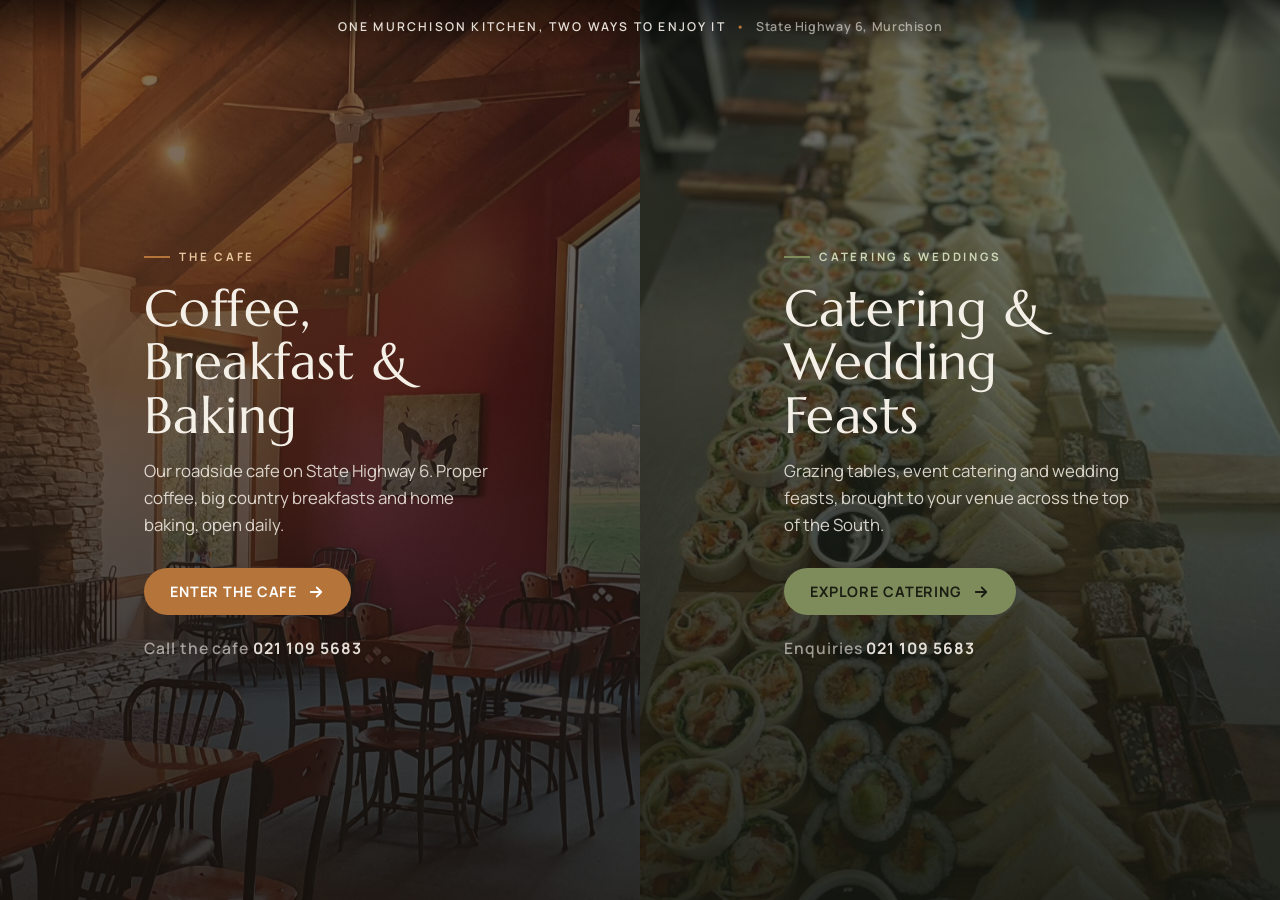
==== index.html @ b0f34872 "Restore two-panel splash as landing page (real photos), move full homepage content to cafe.html Co-A" ====
<!DOCTYPE html>
<html lang="en-NZ">
<head>
<meta charset="UTF-8" />
<meta name="viewport" content="width=device-width, initial-scale=1.0" />
<title>Beechwoods Cafe and Beechwoods Catering &amp; Weddings | Murchison</title>
<meta name="description" content="One Murchison kitchen, two ways to enjoy it. Beechwoods Cafe for coffee, breakfast and baking on State Highway 6, plus Beechwoods Catering and Weddings for events and wedding feasts across the top of the South." />
<meta name="theme-color" content="#241c16" />
<meta property="og:title" content="Beechwoods Cafe and Beechwoods Catering &amp; Weddings" />
<meta property="og:description" content="One Murchison kitchen, two ways to enjoy it. The roadside cafe, plus catering and weddings." />
<meta property="og:type" content="website" />
<link rel="icon" href="data:image/svg+xml,%3Csvg xmlns='http://www.w3.org/2000/svg' viewBox='0 0 100 100'%3E%3Ccircle cx='50' cy='50' r='50' fill='%23241c16'/%3E%3Ctext x='50' y='68' font-size='54' font-family='Georgia,serif' fill='%23b5743a' text-anchor='middle'%3EB%3C/text%3E%3C/svg%3E" />
<link rel="preconnect" href="https://fonts.googleapis.com" />
<link rel="preconnect" href="https://fonts.gstatic.com" crossorigin />
<link href="https://fonts.googleapis.com/css2?family=Marcellus&family=Manrope:wght@400;500;600;700;800&display=swap" rel="stylesheet" />
<style>
  :root{
    --espresso:#241c16; --espresso-2:#322820; --ink:#0f0c09;
    --bone:#f4efe7;
    --cafe:#b5743a; --cafe-d:#965c2a;
    --cater:#7e8c5c; --cater-d:#647049;
    --ease:cubic-bezier(.2,.7,.2,1);
  }
  *{box-sizing:border-box;margin:0;padding:0}
  html,body{height:100%}
  body{
    font-family:'Manrope',system-ui,sans-serif;
    background:var(--ink); color:var(--bone);
    overflow:hidden; -webkit-font-smoothing:antialiased;
  }

  /* Top strip */
  .chooser-top{
    position:fixed; top:0; left:0; right:0; z-index:5;
    display:flex; align-items:center; justify-content:center; gap:10px; flex-wrap:wrap;
    padding:18px 20px; text-align:center;
    font-family:'Manrope',sans-serif; font-weight:600;
    letter-spacing:.18em; text-transform:uppercase; font-size:.76rem;
    color:rgba(244,239,231,.92);
    background:linear-gradient(to bottom, rgba(0,0,0,.55), rgba(0,0,0,0));
    pointer-events:none; animation:chTop .7s ease both;
  }
  .chooser-top .dot{color:var(--cafe)}
  .chooser-top .addr{color:rgba(244,239,231,.6);letter-spacing:.05em;text-transform:none;font-size:.78rem}

  /* Split */
  .split{display:flex; height:100vh; height:100svh; width:100%}
  .panel{
    position:relative; flex:1 1 50%; overflow:hidden;
    display:flex; align-items:center; justify-content:center;
    text-decoration:none; color:var(--bone);
    transition:flex-grow .5s var(--ease), opacity .4s var(--ease);
    will-change:flex-grow;
  }
  .panel::before{
    content:""; position:absolute; inset:0; z-index:0;
    background-size:cover; background-position:center;
    transition:transform .6s var(--ease), opacity .4s var(--ease);
    animation:chOpen .9s var(--ease) both;
  }
  .panel::after{content:""; position:absolute; inset:0; z-index:1}
  .panel--cafe::before{
    background-image:linear-gradient(180deg, rgba(36,28,22,.62), rgba(24,18,14,.86)), url('img/welcome.jpg');
    transform-origin:right center;
  }
  .panel--cater::before{
    background-image:linear-gradient(180deg, rgba(30,34,24,.6), rgba(20,23,16,.9)), url('img/g-platters.jpg');
    transform-origin:left center;
  }
  .panel--cafe::after{background:radial-gradient(120% 90% at 18% 24%, rgba(181,116,58,.28), transparent 55%)}
  .panel--cater::after{background:radial-gradient(120% 90% at 82% 24%, rgba(126,140,92,.32), transparent 55%)}
  .panel-inner{
    position:relative; z-index:2; max-width:440px; width:100%;
    padding:40px 44px; text-align:left;
    animation:chFade .75s var(--ease) both;
  }
  .panel--cafe .panel-inner{animation-delay:.18s}
  .panel--cater .panel-inner{animation-delay:.32s}
  @keyframes chFade{from{opacity:0;transform:translateY(18px)}to{opacity:1;transform:none}}
  @keyframes chOpen{from{opacity:0;transform:scale(1.08)}to{opacity:1;transform:none}}
  @keyframes chTop{from{opacity:0;transform:translateY(-10px)}to{opacity:1;transform:none}}
  .panel-kicker{
    display:inline-flex; align-items:center; gap:9px;
    font-family:'Manrope',sans-serif; font-weight:700; text-transform:uppercase;
    letter-spacing:.24em; font-size:.72rem; margin-bottom:18px;
  }
  .panel-kicker::before{content:"";width:26px;height:2px}
  .panel--cafe .panel-kicker{color:#e7c79f}
  .panel--cafe .panel-kicker::before{background:var(--cafe)}
  .panel--cater .panel-kicker{color:#cdd6b4}
  .panel--cater .panel-kicker::before{background:var(--cater)}
  .panel h1{
    font-family:'Marcellus',serif; font-weight:400;
    line-height:1.04; font-size:clamp(2.3rem,4vw,3.4rem); margin-bottom:16px; letter-spacing:.4px;
  }
  .panel p{
    color:rgba(244,239,231,.86); font-size:1.05rem; line-height:1.6; max-width:40ch; margin-bottom:30px;
  }
  .panel-btn{
    display:inline-flex; align-items:center; gap:10px;
    font-family:'Manrope',sans-serif; font-weight:700; text-transform:uppercase;
    letter-spacing:.06em; font-size:.9rem;
    padding:14px 26px; border-radius:999px; color:#fff;
    transition:transform .2s var(--ease), background .2s var(--ease);
  }
  .panel-btn svg{width:18px;height:18px;transition:transform .25s var(--ease)}
  .panel--cafe .panel-btn{background:var(--cafe)}
  .panel--cater .panel-btn{background:var(--cater);color:#1a1d12}
  .panel:hover .panel-btn{transform:translateY(-2px)}
  .panel--cafe:hover .panel-btn{background:var(--cafe-d)}
  .panel--cater:hover .panel-btn{background:var(--cater-d)}
  .panel:hover .panel-btn svg{transform:translateX(4px)}
  .panel-phone{
    display:block; margin-top:22px;
    font-family:'Manrope',sans-serif; font-weight:600; letter-spacing:.06em;
    font-size:.98rem; color:rgba(244,239,231,.6);
  }
  .panel-phone b{color:rgba(244,239,231,.92);font-weight:700}

  /* Desktop hover expand */
  @media (hover:hover) and (min-width:861px){
    .split:hover .panel{flex-grow:.82; opacity:.62}
    .split:hover .panel:hover{flex-grow:1.22; opacity:1}
    .panel:hover::before{transform:scale(1.05)}
  }
  @media (min-width:861px){
    .panel--cater{box-shadow:inset 1px 0 0 rgba(255,255,255,.08)}
  }

  /* Mobile: two clean tap cards */
  @media (max-width:860px){
    html,body{height:auto}
    body{overflow:auto; display:flex; flex-direction:column; min-height:100svh}
    .chooser-top{
      position:static; flex:0 0 auto; background:transparent; pointer-events:auto;
      flex-direction:column; gap:6px; padding:40px 22px 8px;
    }
    .chooser-top .dot{display:none}
    .chooser-top span:first-child{color:#fff; font-size:1rem; letter-spacing:.12em}
    .chooser-top .addr{width:100%; color:rgba(244,239,231,.5)}
    .chooser-top::after{
      content:"Tap an option to get started"; display:block; width:100%; margin-top:12px;
      text-transform:none; letter-spacing:.01em; font-weight:500;
      font-size:.84rem; color:rgba(244,239,231,.42);
    }
    .split{
      flex:1 1 auto; flex-direction:column; height:auto; min-height:0;
      justify-content:center; gap:16px; width:100%; max-width:480px; margin:0 auto;
      padding:6px 18px calc(30px + env(safe-area-inset-bottom));
    }
    .panel{
      flex:0 0 auto; min-height:170px; border-radius:20px; overflow:hidden;
      align-items:stretch; justify-content:flex-start;
      box-shadow:0 16px 40px -24px rgba(0,0,0,.85);
    }
    .panel-inner{
      position:relative; width:100%; max-width:none;
      padding:26px 70px 26px 24px; display:flex; flex-direction:column; align-items:flex-start;
      justify-content:center; animation-delay:0s;
    }
    .panel-kicker{margin-bottom:9px; font-size:.68rem}
    .panel h1{font-size:1.72rem; line-height:1.02; margin-bottom:8px}
    .panel p{font-size:.92rem; margin-bottom:0; max-width:32ch}
    .panel-phone{display:none}
    .panel-btn{
      position:absolute; top:50%; right:18px; transform:translateY(-50%);
      width:46px; height:46px; padding:0; border-radius:50%;
      font-size:0; display:grid; place-items:center;
    }
    .panel-btn svg{width:20px; height:20px}
  }
  @media (max-width:420px){
    .panel h1{font-size:1.5rem}
    .panel p{font-size:.86rem}
    .panel-inner{padding:22px 62px 22px 22px}
    .panel-btn{width:44px; height:44px; right:16px}
  }
  @media (prefers-reduced-motion:reduce){
    .panel,.panel::before,.panel-btn,.panel-btn svg{transition:none}
    .panel-inner,.panel::before,.chooser-top{animation:none}
    .split:hover .panel{flex-grow:1;opacity:1}
    .split:hover .panel:hover{flex-grow:1}
  }
</style>
</head>
<body>

<div class="chooser-top">
  <span>One Murchison kitchen, two ways to enjoy it</span>
  <span class="dot">&bull;</span>
  <span class="addr">State Highway 6, Murchison</span>
</div>

<main class="split">
  <a class="panel panel--cafe" href="cafe.html" aria-label="Enter Beechwoods Cafe">
    <div class="panel-inner">
      <span class="panel-kicker">The Cafe</span>
      <h1>Coffee, Breakfast &amp; Baking</h1>
      <p>Our roadside cafe on State Highway 6. Proper coffee, big country breakfasts and home baking, open daily.</p>
      <span class="panel-btn">Enter the cafe
        <svg viewBox="0 0 24 24" fill="none" stroke="currentColor" stroke-width="2.4" stroke-linecap="round" stroke-linejoin="round" aria-hidden="true"><path d="M5 12h14M13 6l6 6-6 6"/></svg>
      </span>
      <span class="panel-phone">Call the cafe <b>021 109 5683</b></span>
    </div>
  </a>

  <a class="panel panel--cater" href="catering.html" aria-label="Enter Beechwoods Catering and Weddings">
    <div class="panel-inner">
      <span class="panel-kicker">Catering &amp; Weddings</span>
      <h1>Catering &amp; Wedding Feasts</h1>
      <p>Grazing tables, event catering and wedding feasts, brought to your venue across the top of the South.</p>
      <span class="panel-btn">Explore catering
        <svg viewBox="0 0 24 24" fill="none" stroke="currentColor" stroke-width="2.4" stroke-linecap="round" stroke-linejoin="round" aria-hidden="true"><path d="M5 12h14M13 6l6 6-6 6"/></svg>
      </span>
      <span class="panel-phone">Enquiries <b>021 109 5683</b></span>
    </div>
  </a>
</main>

</body>
</html>
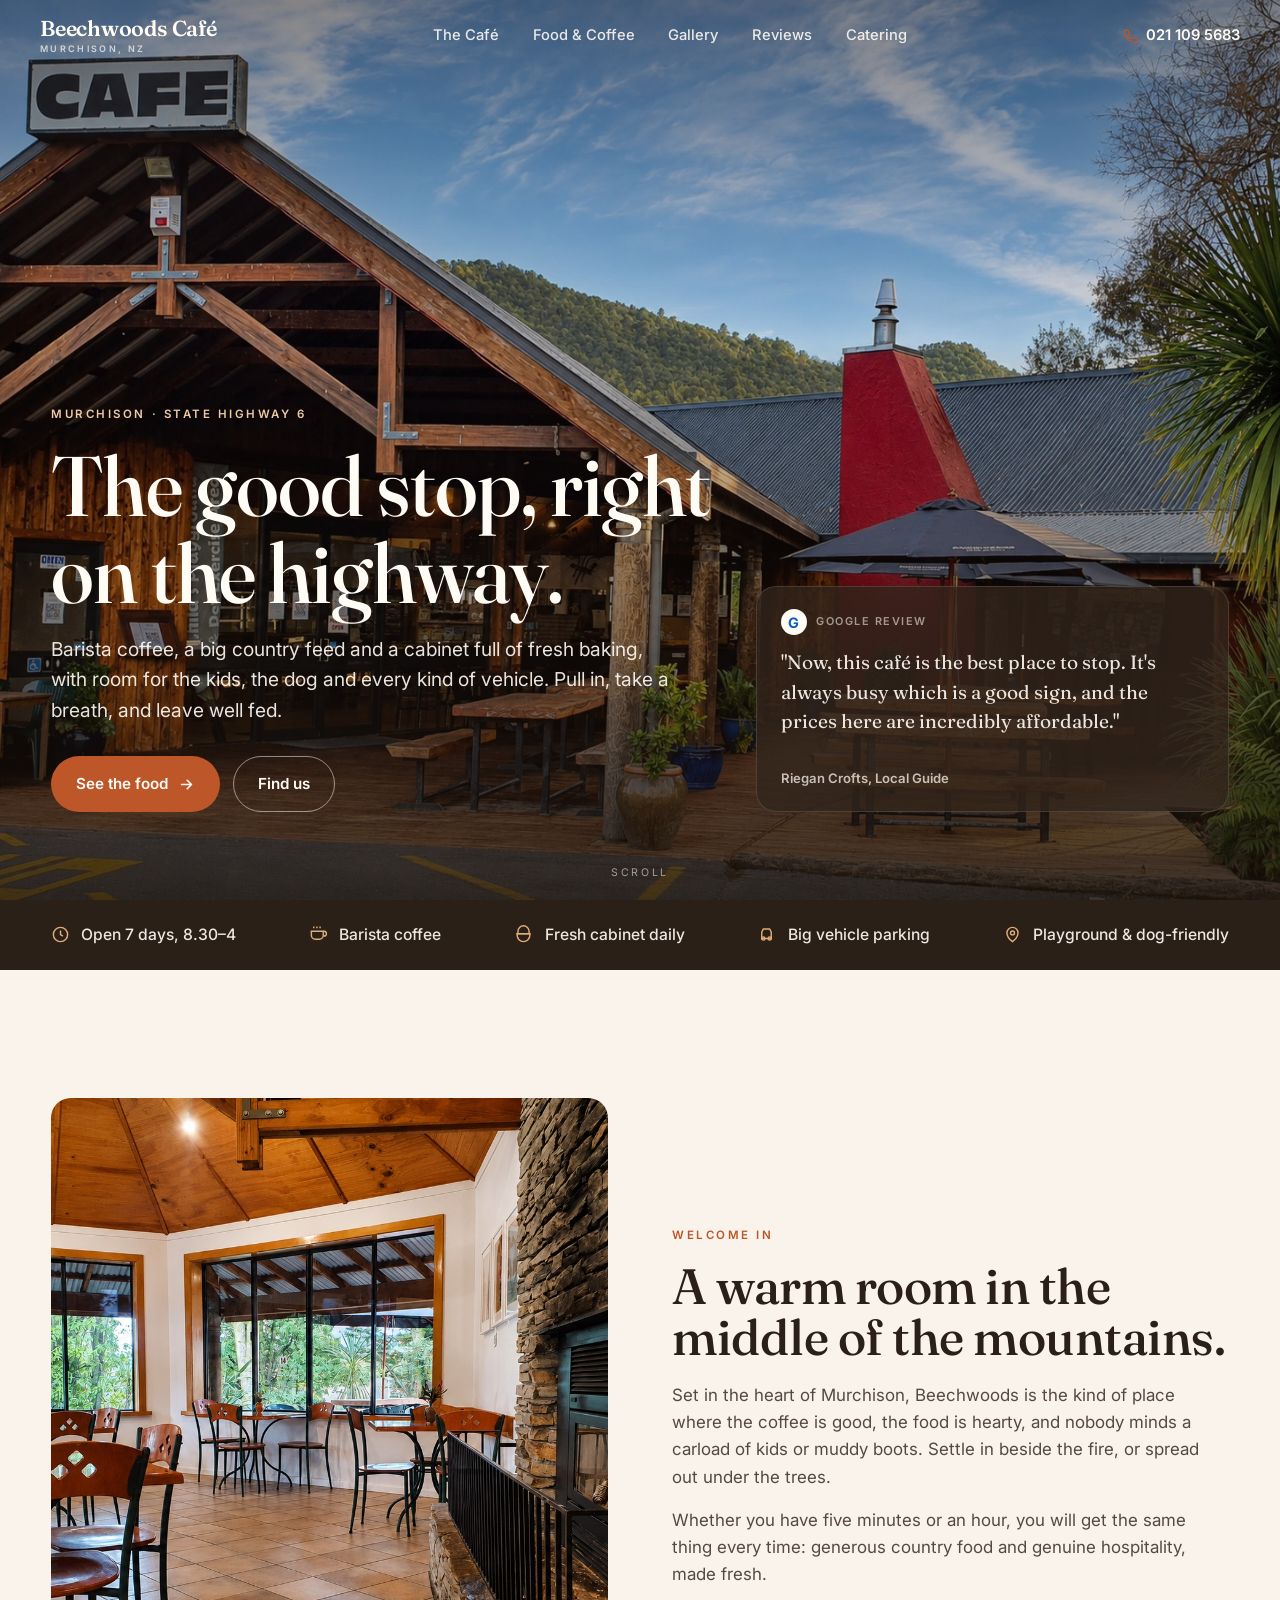
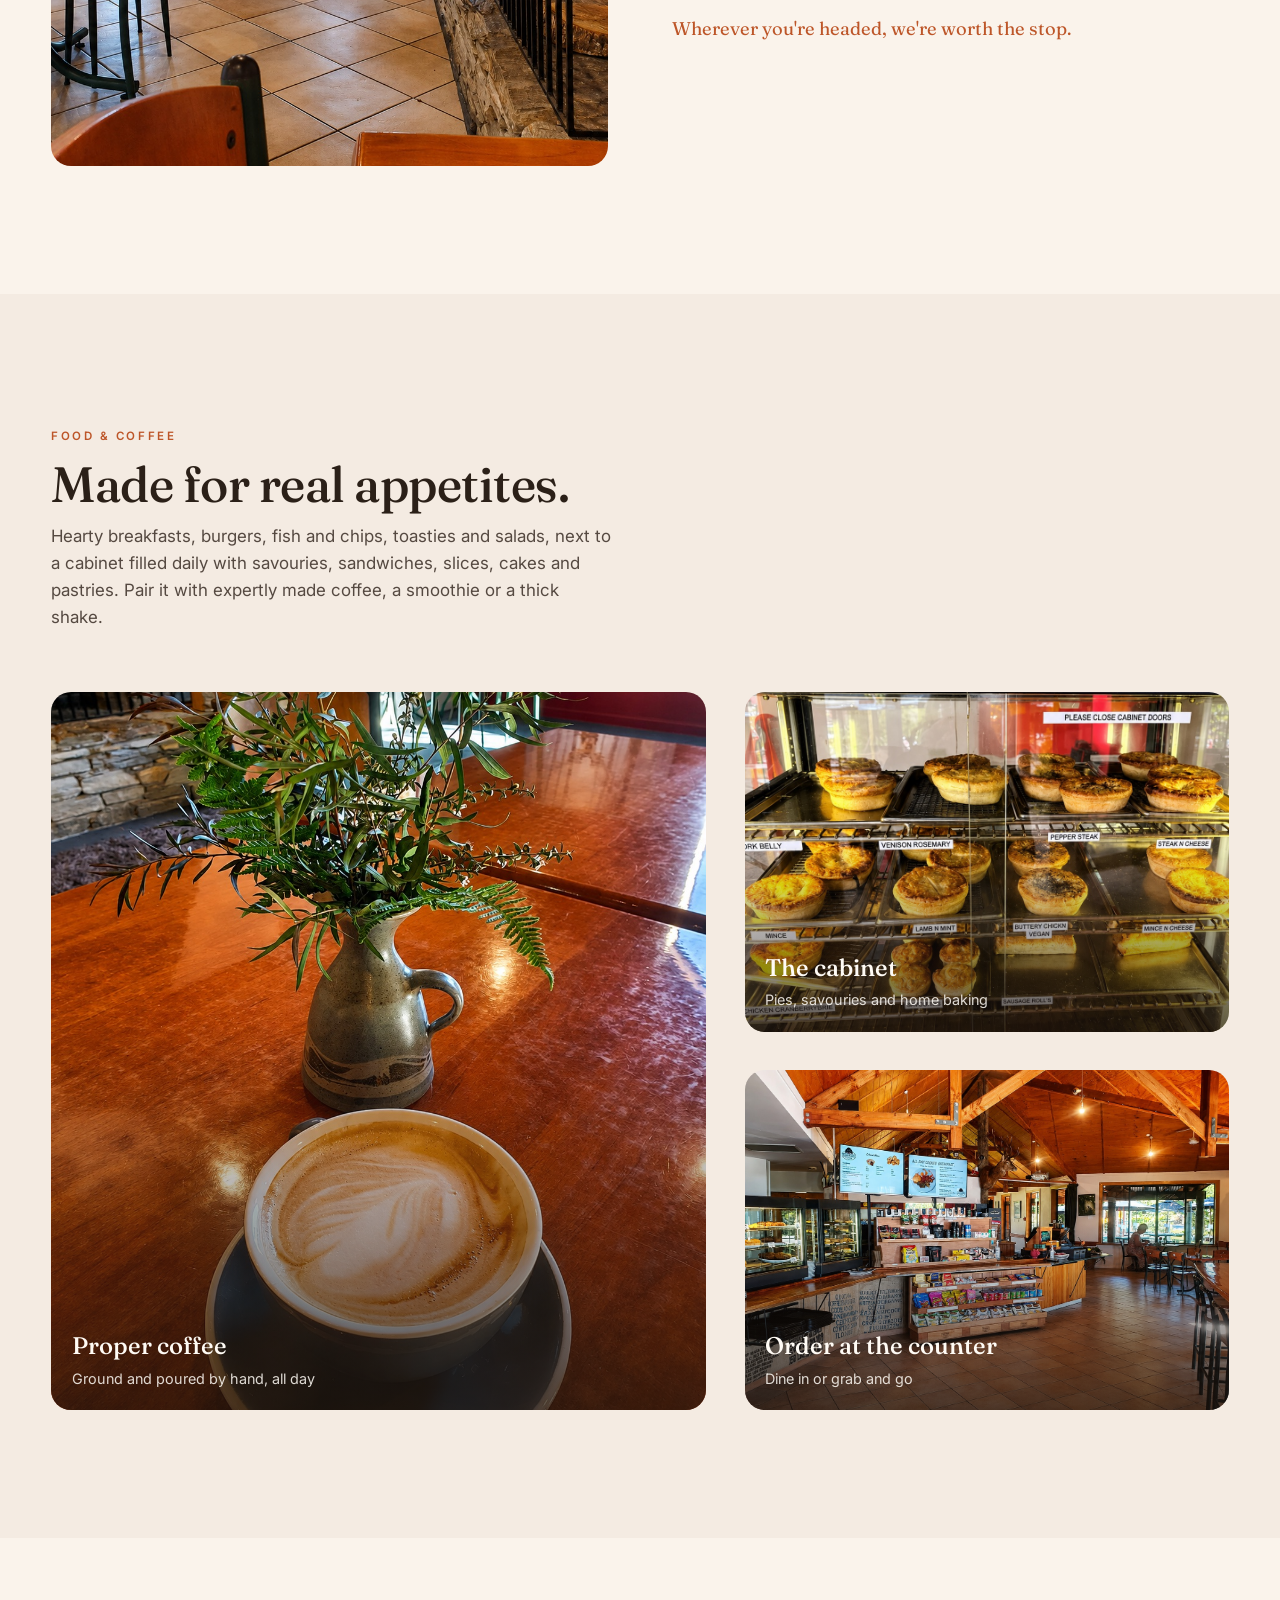
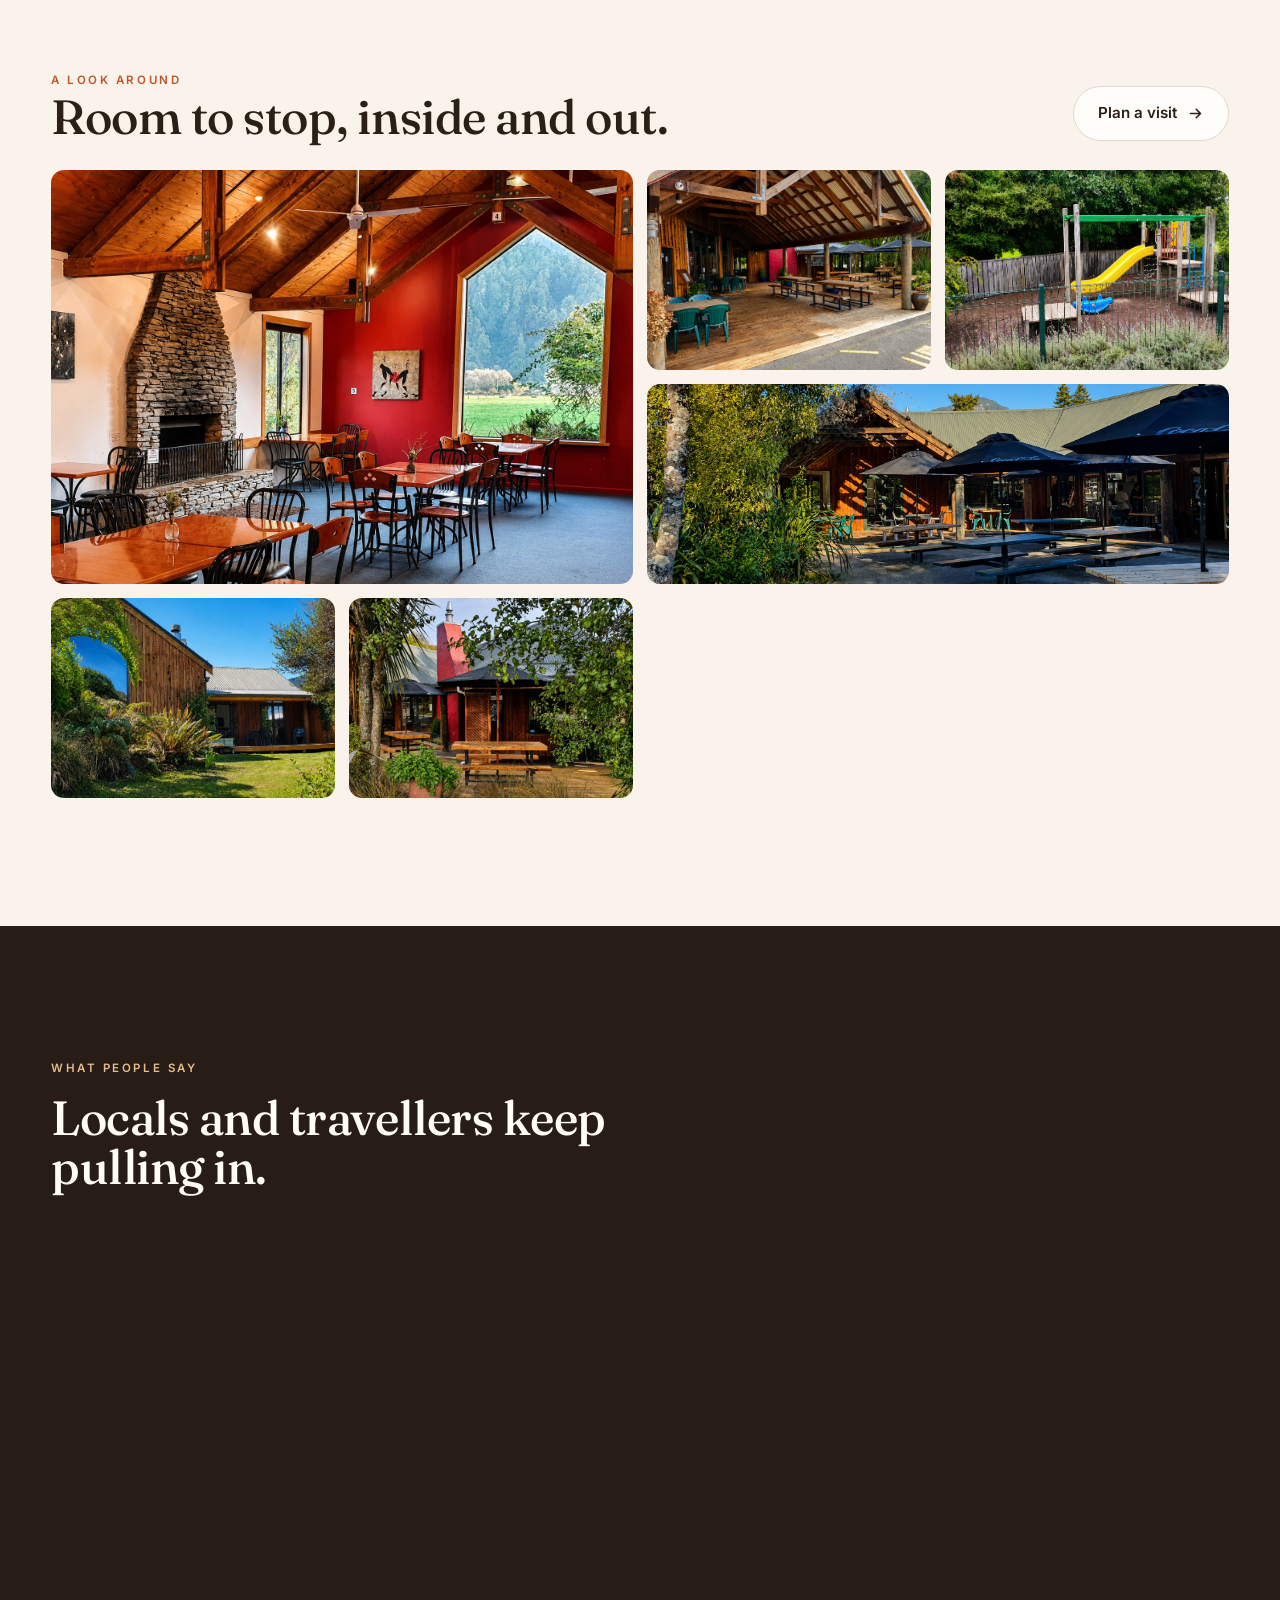
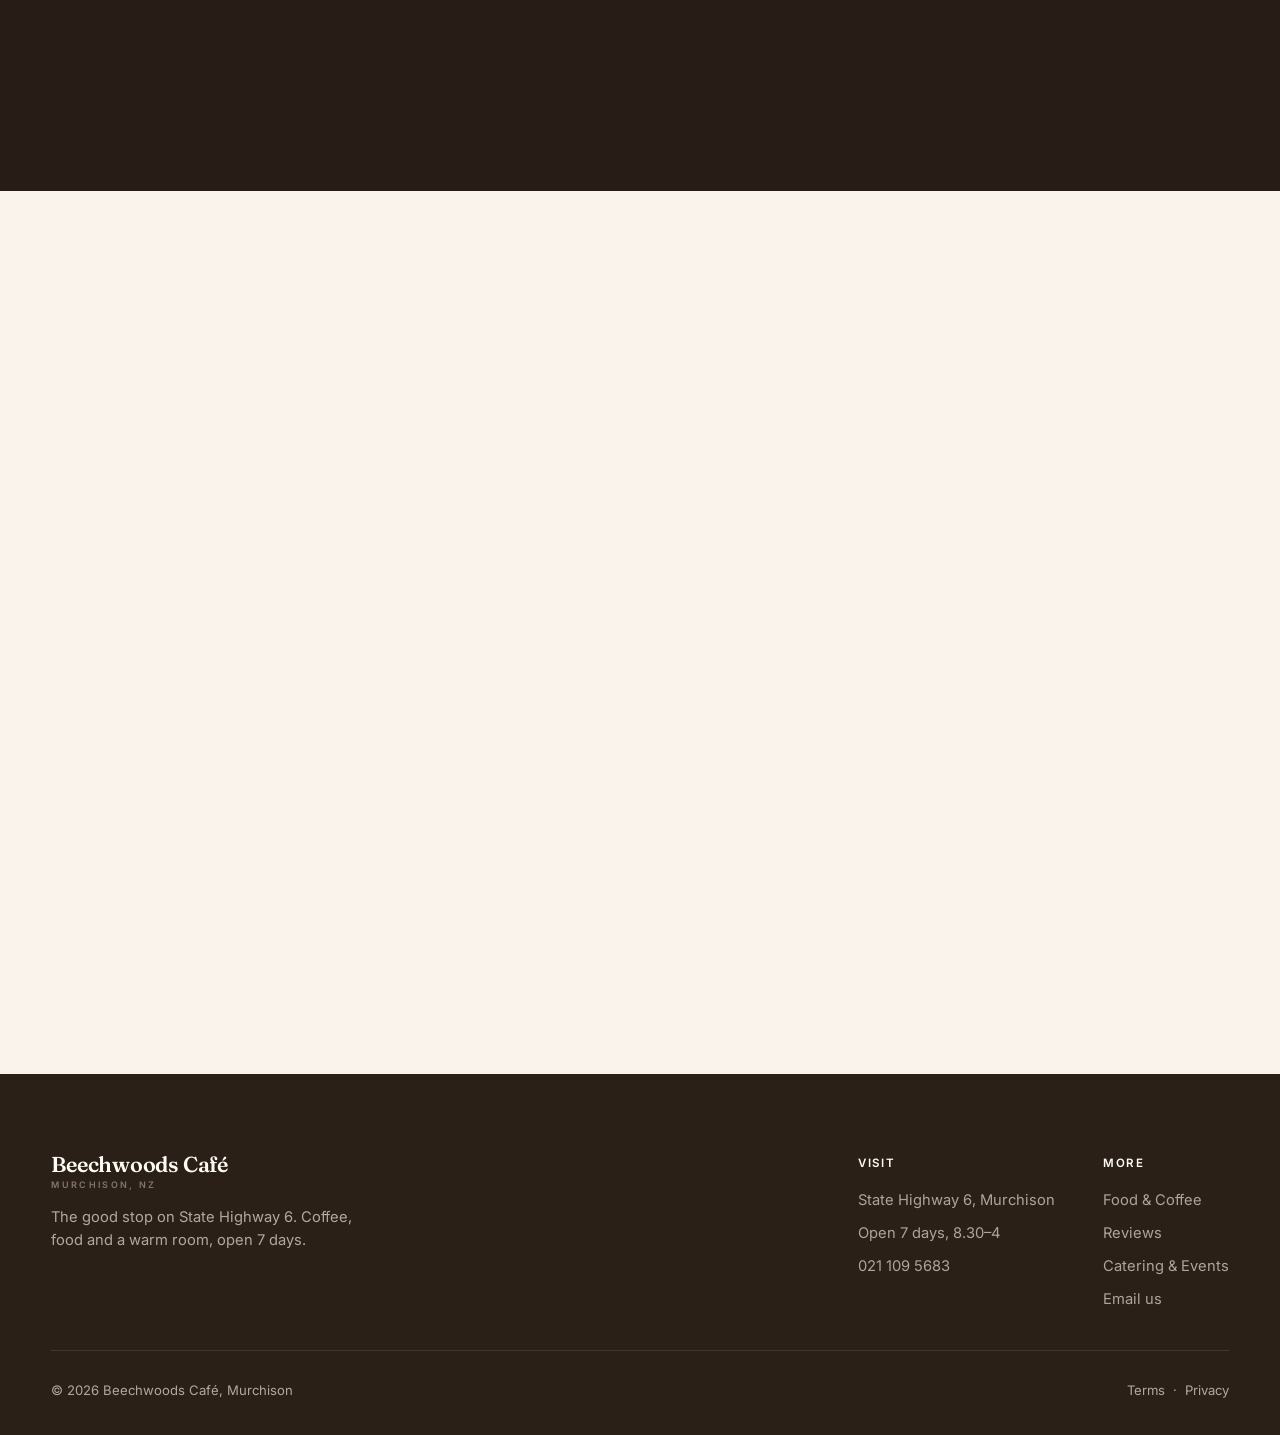
==== commit 3f0e9a99: "Rebuild as standalone cafe site (impeccable): clean editorial layout, enhanced photos, rotating revi" ====
--- a/index.html
+++ b/index.html
@@ -3,219 +3,409 @@
 <head>
 <meta charset="UTF-8" />
 <meta name="viewport" content="width=device-width, initial-scale=1.0" />
-<title>Beechwoods Cafe and Beechwoods Catering &amp; Weddings | Murchison</title>
-<meta name="description" content="One Murchison kitchen, two ways to enjoy it. Beechwoods Cafe for coffee, breakfast and baking on State Highway 6, plus Beechwoods Catering and Weddings for events and wedding feasts across the top of the South." />
-<meta name="theme-color" content="#241c16" />
-<meta property="og:title" content="Beechwoods Cafe and Beechwoods Catering &amp; Weddings" />
-<meta property="og:description" content="One Murchison kitchen, two ways to enjoy it. The roadside cafe, plus catering and weddings." />
+<title>Beechwoods Café | Coffee, food and a good stop in Murchison</title>
+<meta name="description" content="Beechwoods Café in Murchison. Barista coffee, hearty food and fresh cabinet baking, with room for the whole family and every kind of vehicle. Open 7 days on State Highway 6." />
+<meta name="theme-color" content="#2a211a" />
+<meta property="og:title" content="Beechwoods Café | Murchison" />
+<meta property="og:description" content="Barista coffee, hearty food and fresh baking. The good stop on State Highway 6, open 7 days." />
 <meta property="og:type" content="website" />
-<link rel="icon" href="data:image/svg+xml,%3Csvg xmlns='http://www.w3.org/2000/svg' viewBox='0 0 100 100'%3E%3Ccircle cx='50' cy='50' r='50' fill='%23241c16'/%3E%3Ctext x='50' y='68' font-size='54' font-family='Georgia,serif' fill='%23b5743a' text-anchor='middle'%3EB%3C/text%3E%3C/svg%3E" />
+<meta property="og:image" content="https://beechwoods-cafe-demo.vercel.app/img/hero-1.jpg" />
+<link rel="icon" href="data:image/svg+xml,%3Csvg xmlns='http://www.w3.org/2000/svg' viewBox='0 0 100 100'%3E%3Crect width='100' height='100' rx='22' fill='%232a211a'/%3E%3Ctext x='50' y='70' font-size='60' font-family='Georgia,serif' fill='%23c8623b' text-anchor='middle'%3EB%3C/text%3E%3C/svg%3E" />
 <link rel="preconnect" href="https://fonts.googleapis.com" />
 <link rel="preconnect" href="https://fonts.gstatic.com" crossorigin />
-<link href="https://fonts.googleapis.com/css2?family=Marcellus&family=Manrope:wght@400;500;600;700;800&display=swap" rel="stylesheet" />
+<link href="https://fonts.googleapis.com/css2?family=Fraunces:opsz,wght@9..144,400;9..144,500;9..144,600;9..144,700&family=Inter:wght@400;450;500;600;700&display=swap" rel="stylesheet" />
 <style>
   :root{
-    --espresso:#241c16; --espresso-2:#322820; --ink:#0f0c09;
-    --bone:#f4efe7;
-    --cafe:#b5743a; --cafe-d:#965c2a;
-    --cater:#7e8c5c; --cater-d:#647049;
-    --ease:cubic-bezier(.2,.7,.2,1);
+    --bg:oklch(0.968 0.013 74);
+    --bg-sink:oklch(0.945 0.016 72);
+    --surface:oklch(0.995 0.006 74);
+    --ink:oklch(0.255 0.022 58);
+    --ink-soft:oklch(0.415 0.021 56);
+    --muted:oklch(0.55 0.018 58);
+    --line:oklch(0.885 0.014 72);
+    --line-soft:oklch(0.92 0.012 72);
+    --accent:oklch(0.575 0.145 42);
+    --accent-deep:oklch(0.5 0.14 40);
+    --leaf:oklch(0.58 0.07 140);
+    --night:oklch(0.24 0.02 58);
+    --r:20px; --r-sm:13px;
+    --ease:cubic-bezier(.22,.61,.36,1);
+    --sans:'Inter',system-ui,-apple-system,sans-serif;
+    --serif:'Fraunces',Georgia,serif;
+    --edge:min(1240px,92vw);
   }
   *{box-sizing:border-box;margin:0;padding:0}
-  html,body{height:100%}
-  body{
-    font-family:'Manrope',system-ui,sans-serif;
-    background:var(--ink); color:var(--bone);
-    overflow:hidden; -webkit-font-smoothing:antialiased;
+  html{scroll-behavior:smooth;-webkit-text-size-adjust:100%}
+  body{font-family:var(--sans);background:var(--bg);color:var(--ink);line-height:1.6;-webkit-font-smoothing:antialiased;overflow-x:hidden}
+  img{display:block;max-width:100%}
+  a{color:inherit;text-decoration:none}
+  h1,h2,h3{font-family:var(--serif);font-weight:500;line-height:1.03;letter-spacing:-.01em;font-optical-sizing:auto}
+  ::selection{background:oklch(0.575 0.145 42 / .22)}
+  .edge{width:var(--edge);margin-inline:auto}
+  .eyebrow{font-family:var(--sans);font-weight:600;font-size:.72rem;letter-spacing:.22em;text-transform:uppercase;color:var(--accent)}
+  .btn{display:inline-flex;align-items:center;gap:.6rem;font-family:var(--sans);font-weight:600;font-size:.95rem;padding:.92rem 1.5rem;border-radius:100px;border:1px solid transparent;cursor:pointer;transition:transform .3s var(--ease),background .3s,color .3s,border-color .3s}
+  .btn svg{width:17px;height:17px}
+  .btn:hover{transform:translateY(-2px)}
+  .btn-solid{background:var(--accent);color:oklch(0.99 0.01 74)}
+  .btn-solid:hover{background:var(--accent-deep)}
+  .btn-line{background:transparent;border-color:oklch(1 0 0 / .5);color:oklch(0.99 0.01 74)}
+  .btn-line:hover{background:oklch(1 0 0 / .1);border-color:oklch(1 0 0 / .8)}
+  .btn-ink{background:var(--ink);color:var(--bg)}
+  .btn-ink:hover{background:var(--night)}
+  .btn-quiet{background:var(--surface);border-color:var(--line);color:var(--ink)}
+  .btn-quiet:hover{border-color:var(--accent);color:var(--accent)}
+
+  .nav{position:fixed;inset:0 0 auto;z-index:60;display:flex;align-items:center;justify-content:space-between;padding:1.15rem clamp(18px,4vw,40px);transition:background .4s var(--ease),padding .4s var(--ease),box-shadow .4s,border-color .4s;border-bottom:1px solid transparent}
+  .nav.scrolled{background:oklch(0.968 0.013 74 / .86);backdrop-filter:blur(14px);padding:.7rem clamp(18px,4vw,40px);border-color:var(--line-soft)}
+  .wordmark{display:flex;flex-direction:column;line-height:1;color:oklch(0.99 0.01 74);transition:color .4s}
+  .nav.scrolled .wordmark{color:var(--ink)}
+  .wordmark b{font-family:var(--serif);font-weight:600;font-size:1.35rem;letter-spacing:-.01em}
+  .wordmark small{font-family:var(--sans);font-weight:600;font-size:.56rem;letter-spacing:.26em;text-transform:uppercase;opacity:.72;margin-top:5px}
+  .nav-mid{display:flex;gap:2.1rem}
+  .nav-mid a{font-weight:500;font-size:.92rem;color:oklch(0.99 0.01 74 / .88);transition:color .3s}
+  .nav.scrolled .nav-mid a{color:var(--ink-soft)}
+  .nav-mid a:hover{color:var(--accent)}
+  .nav-end{display:flex;align-items:center;gap:1rem}
+  .nav-call{display:inline-flex;align-items:center;gap:.5rem;font-weight:600;font-size:.92rem;color:oklch(0.99 0.01 74)}
+  .nav.scrolled .nav-call{color:var(--ink)}
+  .nav-call svg{width:15px;height:15px;color:var(--accent)}
+  .burger{display:none;background:none;border:0;cursor:pointer;flex-direction:column;gap:5px;padding:6px}
+  .burger span{width:24px;height:2px;border-radius:2px;background:oklch(0.99 0.01 74);transition:.3s}
+  .nav.scrolled .burger span{background:var(--ink)}
+
+  .hero{position:relative;min-height:100svh;display:flex;align-items:flex-end;overflow:hidden;background:var(--night)}
+  .hero-media{position:absolute;inset:0;z-index:0}
+  .hero-media .frame{position:absolute;inset:0;background-size:cover;background-position:center;opacity:0;transform:scale(1.05);transition:opacity 1.7s var(--ease)}
+  .hero-media .frame.on{opacity:1;animation:drift 9s ease-out forwards}
+  @keyframes drift{from{transform:scale(1.09)}to{transform:scale(1)}}
+  .hero::after{content:"";position:absolute;inset:0;z-index:1;background:linear-gradient(180deg,oklch(0.2 0.02 58 / .5) 0%,oklch(0.2 0.02 58 / .12) 38%,oklch(0.18 0.02 58 / .82) 100%)}
+  .hero-in{position:relative;z-index:2;width:100%;padding-block:0 clamp(48px,7vw,88px);padding-top:150px}
+  .hero-in .edge{display:grid;grid-template-columns:1.35fr .95fr;gap:2rem;align-items:end}
+  .hero .eyebrow{color:oklch(0.86 0.06 70)}
+  .hero h1{color:oklch(0.99 0.01 74);font-size:clamp(2.7rem,6.6vw,5.4rem);font-weight:500;margin:1rem 0 1.1rem;max-width:15ch;text-wrap:balance}
+  .hero p{color:oklch(0.99 0.01 74 / .9);font-size:clamp(1.05rem,1.5vw,1.2rem);max-width:52ch;margin-bottom:1.9rem}
+  .hero-cta{display:flex;flex-wrap:wrap;gap:.8rem}
+  .rw{background:oklch(0.28 0.025 58 / .78);border:1px solid oklch(1 0 0 / .12);border-radius:var(--r);padding:1.4rem 1.5rem;transition:opacity .45s var(--ease)}
+  .rw.fade{opacity:0}
+  .rw-top{display:flex;align-items:center;gap:.6rem;margin-bottom:.8rem}
+  .rw-g{width:26px;height:26px;border-radius:50%;background:oklch(0.99 0.01 74);display:grid;place-items:center;font-family:var(--sans);font-weight:700;font-size:.9rem;color:oklch(0.5 0.16 255)}
+  .rw-tag{font-size:.68rem;font-weight:600;letter-spacing:.14em;text-transform:uppercase;color:oklch(0.99 0.01 74 / .55)}
+  .rw-quote{color:oklch(0.99 0.01 74 / .94);font-size:.96rem;line-height:1.55;font-family:var(--serif);font-weight:400}
+  .rw-name{margin-top:.7rem;font-size:.82rem;font-weight:600;color:oklch(0.99 0.01 74 / .72)}
+  .scroll-note{position:absolute;left:50%;bottom:18px;transform:translateX(-50%);z-index:2;color:oklch(0.99 0.01 74 / .55);font-size:.66rem;letter-spacing:.24em;text-transform:uppercase}
+
+  .ribbon{background:var(--ink);color:var(--bg)}
+  .ribbon .edge{display:flex;flex-wrap:wrap;gap:.4rem 2.6rem;align-items:center;justify-content:space-between;padding:1.4rem 0}
+  .ribbon .h{display:inline-flex;align-items:center;gap:.7rem;font-weight:500;font-size:.98rem;color:oklch(0.98 0.01 74 / .92)}
+  .ribbon .h svg{width:19px;height:19px;color:oklch(0.78 0.09 68);flex:none}
+
+  section.block{padding-block:clamp(72px,10vw,128px)}
+  .lede{display:grid;grid-template-columns:1fr 1fr;gap:clamp(2rem,5vw,5rem);align-items:center}
+  .lede-media{position:relative;border-radius:var(--r);overflow:hidden;aspect-ratio:5/6}
+  .lede-media img{width:100%;height:100%;object-fit:cover}
+  .lede h2{font-size:clamp(2rem,3.9vw,3.1rem);margin:.9rem 0 1.2rem;text-wrap:balance}
+  .lede p{color:var(--ink-soft);font-size:1.06rem;margin-bottom:1rem;max-width:60ch}
+  .signoff{margin-top:1.6rem;font-family:var(--serif);font-size:1.15rem;color:var(--accent)}
+
+  .food{background:var(--bg-sink)}
+  .food .edge{display:grid;grid-template-columns:1.15fr .85fr;gap:clamp(1.4rem,3vw,2.4rem);align-items:stretch}
+  .food-head{grid-column:1/-1;max-width:56ch;margin-bottom:1.4rem}
+  .food-head h2{font-size:clamp(2rem,3.9vw,3.1rem);margin:.7rem 0 .8rem}
+  .food-head p{color:var(--ink-soft);font-size:1.06rem}
+  .plate{position:relative;border-radius:var(--r);overflow:hidden;min-height:340px}
+  .plate img{position:absolute;inset:0;width:100%;height:100%;object-fit:cover;transition:transform .8s var(--ease)}
+  .plate:hover img{transform:scale(1.05)}
+  .plate::after{content:"";position:absolute;inset:0;background:linear-gradient(0deg,oklch(0.2 0.02 58 / .72),transparent 55%)}
+  .plate .cap{position:absolute;left:1.3rem;bottom:1.2rem;z-index:2;color:oklch(0.99 0.01 74)}
+  .plate .cap b{font-family:var(--serif);font-weight:500;font-size:1.5rem;display:block}
+  .plate .cap span{font-size:.9rem;opacity:.85}
+  .plate.tall{grid-row:span 2}
+
+  .gal-head{display:flex;align-items:end;justify-content:space-between;gap:1rem;margin-bottom:1.8rem;flex-wrap:wrap}
+  .gal-head h2{font-size:clamp(2rem,3.9vw,3rem)}
+  .gal{display:grid;grid-template-columns:repeat(4,1fr);grid-auto-rows:200px;gap:14px}
+  .gal figure{position:relative;overflow:hidden;border-radius:var(--r-sm)}
+  .gal img{width:100%;height:100%;object-fit:cover;transition:transform .8s var(--ease)}
+  .gal figure:hover img{transform:scale(1.06)}
+  .gal .w2{grid-column:span 2}
+  .gal .h2{grid-row:span 2}
+
+  .voices{background:var(--night);color:var(--bg)}
+  .voices h2{color:oklch(0.99 0.01 74);font-size:clamp(2rem,3.9vw,3rem);max-width:20ch;margin:.8rem 0 0}
+  .voices .eyebrow{color:oklch(0.82 0.08 70)}
+  .quotes{margin-top:3rem;columns:3;column-gap:2.2rem}
+  .quote{break-inside:avoid;margin-bottom:2.2rem;padding-bottom:2.2rem;border-bottom:1px solid oklch(1 0 0 / .12)}
+  .quote:last-child{border-bottom:0}
+  .quote p{font-family:var(--serif);font-weight:400;font-size:1.12rem;line-height:1.5;color:oklch(0.99 0.01 74 / .92)}
+  .quote .by{margin-top:1rem;font-size:.85rem;font-weight:600;color:oklch(0.99 0.01 74 / .6)}
+  .quote .by span{color:oklch(0.82 0.08 70)}
+
+  .visit .edge{display:grid;grid-template-columns:1fr 1.05fr;gap:clamp(2rem,5vw,4.5rem);align-items:center}
+  .visit h2{font-size:clamp(2rem,3.9vw,3.1rem);margin:.9rem 0 1.1rem;text-wrap:balance}
+  .visit .sub{color:var(--ink-soft);font-size:1.06rem;max-width:46ch;margin-bottom:2rem}
+  .facts{display:grid;gap:0;margin-bottom:2rem}
+  .fact{display:flex;gap:1rem;align-items:baseline;padding:1rem 0;border-top:1px solid var(--line)}
+  .fact:last-child{border-bottom:1px solid var(--line)}
+  .fact .k{flex:none;width:120px;font-size:.74rem;font-weight:600;letter-spacing:.14em;text-transform:uppercase;color:var(--muted);padding-top:.15rem}
+  .fact .v{font-size:1.05rem;font-weight:500}
+  .fact .v a:hover{color:var(--accent)}
+  .fact .v small{display:block;font-weight:400;font-size:.9rem;color:var(--muted)}
+  .visit-btns{display:flex;flex-wrap:wrap;gap:.7rem}
+  .visit-btns .btn{padding:1rem 1.4rem}
+  .map{border-radius:var(--r);overflow:hidden;box-shadow:0 30px 60px -34px oklch(0.2 0.02 58 / .5);border:1px solid var(--line)}
+  .map iframe{width:100%;height:460px;border:0;display:block;filter:saturate(.95)}
+
+  .foot{background:var(--ink);color:oklch(0.99 0.01 74 / .62);padding:clamp(56px,7vw,80px) 0 34px}
+  .foot .top{display:flex;justify-content:space-between;gap:2.5rem;flex-wrap:wrap;padding-bottom:2.4rem;border-bottom:1px solid oklch(1 0 0 / .1)}
+  .foot .wordmark b{color:oklch(0.99 0.01 74)}
+  .foot .wordmark small{color:oklch(0.99 0.01 74 / .55)}
+  .foot p{max-width:34ch;font-size:.92rem;margin-top:1rem}
+  .foot nav{display:flex;gap:3rem;flex-wrap:wrap}
+  .foot h5{color:oklch(0.99 0.01 74);font-weight:600;font-size:.72rem;letter-spacing:.16em;text-transform:uppercase;margin-bottom:1rem}
+  .foot ul{list-style:none;display:grid;gap:.6rem}
+  .foot ul a,.foot li{font-size:.92rem;color:oklch(0.99 0.01 74 / .6)}
+  .foot ul a:hover{color:oklch(0.82 0.08 70)}
+  .foot .base{display:flex;justify-content:space-between;flex-wrap:wrap;gap:1rem;padding-top:1.8rem;font-size:.82rem}
+  .foot .base a:hover{color:oklch(0.82 0.08 70)}
+
+  .reveal{opacity:0;transform:translateY(24px);transition:opacity .8s var(--ease),transform .8s var(--ease)}
+  .reveal.in{opacity:1;transform:none}
+
+  @media(max-width:1000px){
+    .hero-in .edge{grid-template-columns:1fr}
+    .rw{max-width:440px}
+    .food .edge{grid-template-columns:1fr}
+    .plate.tall{grid-row:auto;min-height:300px}
+    .gal{grid-template-columns:repeat(2,1fr)}
+    .quotes{columns:2}
+    .visit .edge{grid-template-columns:1fr}
   }
-
-  /* Top strip */
-  .chooser-top{
-    position:fixed; top:0; left:0; right:0; z-index:5;
-    display:flex; align-items:center; justify-content:center; gap:10px; flex-wrap:wrap;
-    padding:18px 20px; text-align:center;
-    font-family:'Manrope',sans-serif; font-weight:600;
-    letter-spacing:.18em; text-transform:uppercase; font-size:.76rem;
-    color:rgba(244,239,231,.92);
-    background:linear-gradient(to bottom, rgba(0,0,0,.55), rgba(0,0,0,0));
-    pointer-events:none; animation:chTop .7s ease both;
+  @media(max-width:720px){
+    .nav-mid,.nav-call{display:none}
+    .burger{display:flex}
+    .nav-sheet{position:fixed;inset:0 0 0 auto;width:80%;max-width:320px;background:var(--ink);z-index:80;transform:translateX(100%);transition:transform .4s var(--ease);display:flex;flex-direction:column;justify-content:center;gap:1.6rem;padding:2.5rem;box-shadow:-30px 0 60px -30px oklch(0.2 0.02 58 / .7)}
+    .nav-sheet.open{transform:none}
+    .nav-sheet a{color:oklch(0.99 0.01 74);font-family:var(--serif);font-size:1.4rem}
+    .lede,.food .edge{grid-template-columns:1fr}
+    .lede-media{aspect-ratio:4/3}
+    .quotes{columns:1}
   }
-  .chooser-top .dot{color:var(--cafe)}
-  .chooser-top .addr{color:rgba(244,239,231,.6);letter-spacing:.05em;text-transform:none;font-size:.78rem}
-
-  /* Split */
-  .split{display:flex; height:100vh; height:100svh; width:100%}
-  .panel{
-    position:relative; flex:1 1 50%; overflow:hidden;
-    display:flex; align-items:center; justify-content:center;
-    text-decoration:none; color:var(--bone);
-    transition:flex-grow .5s var(--ease), opacity .4s var(--ease);
-    will-change:flex-grow;
-  }
-  .panel::before{
-    content:""; position:absolute; inset:0; z-index:0;
-    background-size:cover; background-position:center;
-    transition:transform .6s var(--ease), opacity .4s var(--ease);
-    animation:chOpen .9s var(--ease) both;
-  }
-  .panel::after{content:""; position:absolute; inset:0; z-index:1}
-  .panel--cafe::before{
-    background-image:linear-gradient(180deg, rgba(36,28,22,.62), rgba(24,18,14,.86)), url('img/welcome.jpg');
-    transform-origin:right center;
-  }
-  .panel--cater::before{
-    background-image:linear-gradient(180deg, rgba(30,34,24,.6), rgba(20,23,16,.9)), url('img/g-platters.jpg');
-    transform-origin:left center;
-  }
-  .panel--cafe::after{background:radial-gradient(120% 90% at 18% 24%, rgba(181,116,58,.28), transparent 55%)}
-  .panel--cater::after{background:radial-gradient(120% 90% at 82% 24%, rgba(126,140,92,.32), transparent 55%)}
-  .panel-inner{
-    position:relative; z-index:2; max-width:440px; width:100%;
-    padding:40px 44px; text-align:left;
-    animation:chFade .75s var(--ease) both;
-  }
-  .panel--cafe .panel-inner{animation-delay:.18s}
-  .panel--cater .panel-inner{animation-delay:.32s}
-  @keyframes chFade{from{opacity:0;transform:translateY(18px)}to{opacity:1;transform:none}}
-  @keyframes chOpen{from{opacity:0;transform:scale(1.08)}to{opacity:1;transform:none}}
-  @keyframes chTop{from{opacity:0;transform:translateY(-10px)}to{opacity:1;transform:none}}
-  .panel-kicker{
-    display:inline-flex; align-items:center; gap:9px;
-    font-family:'Manrope',sans-serif; font-weight:700; text-transform:uppercase;
-    letter-spacing:.24em; font-size:.72rem; margin-bottom:18px;
-  }
-  .panel-kicker::before{content:"";width:26px;height:2px}
-  .panel--cafe .panel-kicker{color:#e7c79f}
-  .panel--cafe .panel-kicker::before{background:var(--cafe)}
-  .panel--cater .panel-kicker{color:#cdd6b4}
-  .panel--cater .panel-kicker::before{background:var(--cater)}
-  .panel h1{
-    font-family:'Marcellus',serif; font-weight:400;
-    line-height:1.04; font-size:clamp(2.3rem,4vw,3.4rem); margin-bottom:16px; letter-spacing:.4px;
-  }
-  .panel p{
-    color:rgba(244,239,231,.86); font-size:1.05rem; line-height:1.6; max-width:40ch; margin-bottom:30px;
-  }
-  .panel-btn{
-    display:inline-flex; align-items:center; gap:10px;
-    font-family:'Manrope',sans-serif; font-weight:700; text-transform:uppercase;
-    letter-spacing:.06em; font-size:.9rem;
-    padding:14px 26px; border-radius:999px; color:#fff;
-    transition:transform .2s var(--ease), background .2s var(--ease);
-  }
-  .panel-btn svg{width:18px;height:18px;transition:transform .25s var(--ease)}
-  .panel--cafe .panel-btn{background:var(--cafe)}
-  .panel--cater .panel-btn{background:var(--cater);color:#1a1d12}
-  .panel:hover .panel-btn{transform:translateY(-2px)}
-  .panel--cafe:hover .panel-btn{background:var(--cafe-d)}
-  .panel--cater:hover .panel-btn{background:var(--cater-d)}
-  .panel:hover .panel-btn svg{transform:translateX(4px)}
-  .panel-phone{
-    display:block; margin-top:22px;
-    font-family:'Manrope',sans-serif; font-weight:600; letter-spacing:.06em;
-    font-size:.98rem; color:rgba(244,239,231,.6);
-  }
-  .panel-phone b{color:rgba(244,239,231,.92);font-weight:700}
-
-  /* Desktop hover expand */
-  @media (hover:hover) and (min-width:861px){
-    .split:hover .panel{flex-grow:.82; opacity:.62}
-    .split:hover .panel:hover{flex-grow:1.22; opacity:1}
-    .panel:hover::before{transform:scale(1.05)}
-  }
-  @media (min-width:861px){
-    .panel--cater{box-shadow:inset 1px 0 0 rgba(255,255,255,.08)}
-  }
-
-  /* Mobile: two clean tap cards */
-  @media (max-width:860px){
-    html,body{height:auto}
-    body{overflow:auto; display:flex; flex-direction:column; min-height:100svh}
-    .chooser-top{
-      position:static; flex:0 0 auto; background:transparent; pointer-events:auto;
-      flex-direction:column; gap:6px; padding:40px 22px 8px;
-    }
-    .chooser-top .dot{display:none}
-    .chooser-top span:first-child{color:#fff; font-size:1rem; letter-spacing:.12em}
-    .chooser-top .addr{width:100%; color:rgba(244,239,231,.5)}
-    .chooser-top::after{
-      content:"Tap an option to get started"; display:block; width:100%; margin-top:12px;
-      text-transform:none; letter-spacing:.01em; font-weight:500;
-      font-size:.84rem; color:rgba(244,239,231,.42);
-    }
-    .split{
-      flex:1 1 auto; flex-direction:column; height:auto; min-height:0;
-      justify-content:center; gap:16px; width:100%; max-width:480px; margin:0 auto;
-      padding:6px 18px calc(30px + env(safe-area-inset-bottom));
-    }
-    .panel{
-      flex:0 0 auto; min-height:170px; border-radius:20px; overflow:hidden;
-      align-items:stretch; justify-content:flex-start;
-      box-shadow:0 16px 40px -24px rgba(0,0,0,.85);
-    }
-    .panel-inner{
-      position:relative; width:100%; max-width:none;
-      padding:26px 70px 26px 24px; display:flex; flex-direction:column; align-items:flex-start;
-      justify-content:center; animation-delay:0s;
-    }
-    .panel-kicker{margin-bottom:9px; font-size:.68rem}
-    .panel h1{font-size:1.72rem; line-height:1.02; margin-bottom:8px}
-    .panel p{font-size:.92rem; margin-bottom:0; max-width:32ch}
-    .panel-phone{display:none}
-    .panel-btn{
-      position:absolute; top:50%; right:18px; transform:translateY(-50%);
-      width:46px; height:46px; padding:0; border-radius:50%;
-      font-size:0; display:grid; place-items:center;
-    }
-    .panel-btn svg{width:20px; height:20px}
-  }
-  @media (max-width:420px){
-    .panel h1{font-size:1.5rem}
-    .panel p{font-size:.86rem}
-    .panel-inner{padding:22px 62px 22px 22px}
-    .panel-btn{width:44px; height:44px; right:16px}
-  }
-  @media (prefers-reduced-motion:reduce){
-    .panel,.panel::before,.panel-btn,.panel-btn svg{transition:none}
-    .panel-inner,.panel::before,.chooser-top{animation:none}
-    .split:hover .panel{flex-grow:1;opacity:1}
-    .split:hover .panel:hover{flex-grow:1}
-  }
+  @media(min-width:721px){.nav-sheet{display:none}}
+  @media(prefers-reduced-motion:reduce){*{animation:none!important;transition:none!important}.reveal{opacity:1;transform:none}}
 </style>
 </head>
 <body>
 
-<div class="chooser-top">
-  <span>One Murchison kitchen, two ways to enjoy it</span>
-  <span class="dot">&bull;</span>
-  <span class="addr">State Highway 6, Murchison</span>
+<nav class="nav" id="nav">
+  <a href="index.html" class="wordmark"><b>Beechwoods Café</b><small>Murchison, NZ</small></a>
+  <div class="nav-mid">
+    <a href="#welcome">The Café</a>
+    <a href="#food">Food &amp; Coffee</a>
+    <a href="#gallery">Gallery</a>
+    <a href="#voices">Reviews</a>
+    <a href="https://beechwoods-catering-demo.vercel.app/">Catering</a>
+  </div>
+  <div class="nav-end">
+    <a href="tel:0211095683" class="nav-call"><svg viewBox="0 0 24 24" fill="none" stroke="currentColor" stroke-width="2" stroke-linecap="round" stroke-linejoin="round"><path d="M22 16.9v3a2 2 0 0 1-2.2 2 19.8 19.8 0 0 1-8.6-3 19.5 19.5 0 0 1-6-6 19.8 19.8 0 0 1-3-8.6A2 2 0 0 1 4.1 2h3a2 2 0 0 1 2 1.7c.1.9.4 1.8.7 2.7a2 2 0 0 1-.5 2.1L8.1 9.9a16 16 0 0 0 6 6l1.4-1.2a2 2 0 0 1 2.1-.5c.9.3 1.8.6 2.7.7a2 2 0 0 1 1.7 2z"/></svg>021 109 5683</a>
+    <button class="burger" id="burger" aria-label="Menu"><span></span><span></span><span></span></button>
+  </div>
+</nav>
+<div class="nav-sheet" id="sheet">
+  <a href="#welcome">The Café</a>
+  <a href="#food">Food &amp; Coffee</a>
+  <a href="#gallery">Gallery</a>
+  <a href="#voices">Reviews</a>
+  <a href="https://beechwoods-catering-demo.vercel.app/">Catering</a>
+  <a href="#visit">Find Us</a>
 </div>
 
-<main class="split">
-  <a class="panel panel--cafe" href="cafe.html" aria-label="Enter Beechwoods Cafe">
-    <div class="panel-inner">
-      <span class="panel-kicker">The Cafe</span>
-      <h1>Coffee, Breakfast &amp; Baking</h1>
-      <p>Our roadside cafe on State Highway 6. Proper coffee, big country breakfasts and home baking, open daily.</p>
-      <span class="panel-btn">Enter the cafe
-        <svg viewBox="0 0 24 24" fill="none" stroke="currentColor" stroke-width="2.4" stroke-linecap="round" stroke-linejoin="round" aria-hidden="true"><path d="M5 12h14M13 6l6 6-6 6"/></svg>
-      </span>
-      <span class="panel-phone">Call the cafe <b>021 109 5683</b></span>
-    </div>
-  </a>
-
-  <a class="panel panel--cater" href="catering.html" aria-label="Enter Beechwoods Catering and Weddings">
-    <div class="panel-inner">
-      <span class="panel-kicker">Catering &amp; Weddings</span>
-      <h1>Catering &amp; Wedding Feasts</h1>
-      <p>Grazing tables, event catering and wedding feasts, brought to your venue across the top of the South.</p>
-      <span class="panel-btn">Explore catering
-        <svg viewBox="0 0 24 24" fill="none" stroke="currentColor" stroke-width="2.4" stroke-linecap="round" stroke-linejoin="round" aria-hidden="true"><path d="M5 12h14M13 6l6 6-6 6"/></svg>
-      </span>
-      <span class="panel-phone">Enquiries <b>021 109 5683</b></span>
-    </div>
-  </a>
-</main>
-
+<header class="hero" id="top">
+  <div class="hero-media" data-hero>
+    <div class="frame on" style="background-image:url('img/hero-1.jpg')"></div>
+    <div class="frame" style="background-image:url('img/hero-3.jpg')"></div>
+    <div class="frame" style="background-image:url('img/hero-2.jpg')"></div>
+  </div>
+  <div class="hero-in">
+    <div class="edge">
+      <div class="reveal">
+        <span class="eyebrow">Murchison · State Highway 6</span>
+        <h1>The good stop, right on the highway.</h1>
+        <p>Barista coffee, a big country feed and a cabinet full of fresh baking, with room for the kids, the dog and every kind of vehicle. Pull in, take a breath, and leave well fed.</p>
+        <div class="hero-cta">
+          <a href="#food" class="btn btn-solid">See the food<svg viewBox="0 0 24 24" fill="none" stroke="currentColor" stroke-width="2.3" stroke-linecap="round" stroke-linejoin="round"><path d="M5 12h14M13 6l6 6-6 6"/></svg></a>
+          <a href="#visit" class="btn btn-line">Find us</a>
+        </div>
+      </div>
+      <div class="rw reveal" id="rw">
+        <div class="rw-top"><span class="rw-g">G</span><span class="rw-tag">Google review</span></div>
+        <p class="rw-quote" id="rwQuote">"Now, this café is the best place to stop. It's always busy which is a good sign, and the prices here are incredibly affordable."</p>
+        <div class="rw-name" id="rwName">Riegan Crofts, Local Guide</div>
+      </div>
+    </div>
+  </div>
+  <span class="scroll-note">Scroll</span>
+</header>
+
+<section class="ribbon">
+  <div class="edge">
+    <span class="h"><svg viewBox="0 0 24 24" fill="none" stroke="currentColor" stroke-width="1.8"><circle cx="12" cy="12" r="9"/><path d="M12 7v5l3 2"/></svg>Open 7 days, 8.30&ndash;4</span>
+    <span class="h"><svg viewBox="0 0 24 24" fill="none" stroke="currentColor" stroke-width="1.8"><path d="M18 8h1a3 3 0 0 1 0 6h-1"/><path d="M3 8h15v5a5 5 0 0 1-5 5H8a5 5 0 0 1-5-5z"/><path d="M6 2v2M10 2v2M14 2v2"/></svg>Barista coffee</span>
+    <span class="h"><svg viewBox="0 0 24 24" fill="none" stroke="currentColor" stroke-width="1.8"><path d="M3 11h18"/><path d="M5 11V8a7 7 0 0 1 14 0v3"/><path d="M4 11h16v2a8 8 0 0 1-16 0z"/></svg>Fresh cabinet daily</span>
+    <span class="h"><svg viewBox="0 0 24 24" fill="none" stroke="currentColor" stroke-width="1.8"><path d="M5 17h14M6 17V9l2-4h8l2 4v8"/><circle cx="8" cy="17" r="2"/><circle cx="16" cy="17" r="2"/></svg>Big vehicle parking</span>
+    <span class="h"><svg viewBox="0 0 24 24" fill="none" stroke="currentColor" stroke-width="1.8"><path d="M12 21s-7-5.2-7-11a7 7 0 0 1 14 0c0 5.8-7 11-7 11z"/><circle cx="12" cy="10" r="2.5"/></svg>Playground &amp; dog-friendly</span>
+  </div>
+</section>
+
+<section class="block" id="welcome">
+  <div class="edge lede">
+    <div class="lede-media reveal"><img src="img/interior.jpg" alt="The timber and stone interior of Beechwoods Café, with a fireplace and valley view" loading="lazy"></div>
+    <div class="reveal">
+      <span class="eyebrow">Welcome in</span>
+      <h2>A warm room in the middle of the mountains.</h2>
+      <p>Set in the heart of Murchison, Beechwoods is the kind of place where the coffee is good, the food is hearty, and nobody minds a carload of kids or muddy boots. Settle in beside the fire, or spread out under the trees.</p>
+      <p>Whether you have five minutes or an hour, you will get the same thing every time: generous country food and genuine hospitality, made fresh.</p>
+      <div class="signoff">Wherever you're headed, we're worth the stop.</div>
+    </div>
+  </div>
+</section>
+
+<section class="block food" id="food">
+  <div class="edge">
+    <div class="food-head reveal">
+      <span class="eyebrow">Food &amp; coffee</span>
+      <h2>Made for real appetites.</h2>
+      <p>Hearty breakfasts, burgers, fish and chips, toasties and salads, next to a cabinet filled daily with savouries, sandwiches, slices, cakes and pastries. Pair it with expertly made coffee, a smoothie or a thick shake.</p>
+    </div>
+    <div class="plate tall reveal">
+      <img src="img/coffee.jpg" alt="A flat white on a timber table at Beechwoods Café" loading="lazy">
+      <div class="cap"><b>Proper coffee</b><span>Ground and poured by hand, all day</span></div>
+    </div>
+    <div class="plate reveal">
+      <img src="img/cabinet.jpg" alt="The pie and savoury cabinet, freshly filled" loading="lazy">
+      <div class="cap"><b>The cabinet</b><span>Pies, savouries and home baking</span></div>
+    </div>
+    <div class="plate reveal">
+      <img src="img/counter.jpg" alt="The counter and dining room inside Beechwoods Café" loading="lazy">
+      <div class="cap"><b>Order at the counter</b><span>Dine in or grab and go</span></div>
+    </div>
+  </div>
+</section>
+
+<section class="block" id="gallery">
+  <div class="edge">
+    <div class="gal-head reveal">
+      <div><span class="eyebrow">A look around</span><h2>Room to stop, inside and out.</h2></div>
+      <a href="#visit" class="btn btn-quiet">Plan a visit<svg viewBox="0 0 24 24" fill="none" stroke="currentColor" stroke-width="2.3" stroke-linecap="round" stroke-linejoin="round"><path d="M5 12h14M13 6l6 6-6 6"/></svg></a>
+    </div>
+    <div class="gal reveal">
+      <figure class="w2 h2"><img src="img/hero-3.jpg" alt="Dining room with a stone fireplace and a large valley-view window" loading="lazy"></figure>
+      <figure><img src="img/deck.jpg" alt="The covered deck with picnic tables" loading="lazy"></figure>
+      <figure><img src="img/playground.jpg" alt="The children's playground" loading="lazy"></figure>
+      <figure class="w2"><img src="img/outdoor-1.jpg" alt="Outdoor picnic seating under umbrellas in the sun" loading="lazy"></figure>
+      <figure><img src="img/exterior.jpg" alt="The timber building and garden" loading="lazy"></figure>
+      <figure><img src="img/outdoor-2.jpg" alt="Timber tables beside the red chimney, framed by trees" loading="lazy"></figure>
+    </div>
+  </div>
+</section>
+
+<section class="block voices" id="voices">
+  <div class="edge">
+    <span class="eyebrow">What people say</span>
+    <h2>Locals and travellers keep pulling in.</h2>
+    <div class="quotes reveal">
+      <div class="quote"><p>"Always stop here for lunch on our way to Nelson. We both enjoyed it all and appreciated the attentive, helpful service. Will definitely be back."</p><div class="by">Orewa Murphys <span>· Local Guide</span></div></div>
+      <div class="quote"><p>"Stopped for a coffee on our way to Buller Gorge. Great little pit stop with good coffee and loads of lunch options. Cakes and sandwiches looked delicious."</p><div class="by">Grace T <span>· Local Guide</span></div></div>
+      <div class="quote"><p>"The pies here are excellent, especially the peppery beef one. We came on a weekday and it was really quiet. Friendly service and pies to die for."</p><div class="by">Cristian Garcia <span>· Local Guide</span></div></div>
+      <div class="quote"><p>"Hands down the best sausage rolls we've ever had. We stop here every trip for coffee and sausage rolls. Too good to wait for a photo."</p><div class="by">shireen Buchler <span>· Local Guide</span></div></div>
+      <div class="quote"><p>"Great place to stop for lunch. Gorgeous, well filled sandwiches, and a good selection of gluten free for my coeliac hubby. Well done."</p><div class="by">Ruth Gerrard <span>· Local Guide</span></div></div>
+      <div class="quote"><p>"Visited for coffee, then came back a week later with a group of 29. Excellent, tasty and plentiful, with staff full of local knowledge."</p><div class="by">Frank Aarts <span>· Google review</span></div></div>
+    </div>
+  </div>
+</section>
+
+<section class="block visit" id="visit">
+  <div class="edge">
+    <div class="reveal">
+      <span class="eyebrow">Find us</span>
+      <h2>Right on the highway through Murchison.</h2>
+      <p class="sub">Easy to spot, easy to pull into, with parking for cars, caravans, campervans, buses and trucks. Tap below to call, email or get directions.</p>
+      <div class="facts">
+        <div class="fact"><div class="k">Where</div><div class="v">State Highway 6, Murchison<small>Nelson · Tasman · Buller</small></div></div>
+        <div class="fact"><div class="k">Open</div><div class="v">7 days, 8.30am to 4.00pm</div></div>
+        <div class="fact"><div class="k">Phone</div><div class="v"><a href="tel:0211095683">021 109 5683</a></div></div>
+        <div class="fact"><div class="k">Email</div><div class="v"><a href="#" data-gmail data-user="hello" data-domain="beechwoodscafe.co.nz" data-su="Enquiry%20from%20the%20website">hello@beechwoodscafe.co.nz</a></div></div>
+      </div>
+      <div class="visit-btns">
+        <a href="tel:0211095683" class="btn btn-solid"><svg viewBox="0 0 24 24" fill="none" stroke="currentColor" stroke-width="2" stroke-linecap="round" stroke-linejoin="round"><path d="M22 16.9v3a2 2 0 0 1-2.2 2 19.8 19.8 0 0 1-8.6-3 19.5 19.5 0 0 1-6-6 19.8 19.8 0 0 1-3-8.6A2 2 0 0 1 4.1 2h3a2 2 0 0 1 2 1.7c.1.9.4 1.8.7 2.7a2 2 0 0 1-.5 2.1L8.1 9.9a16 16 0 0 0 6 6l1.4-1.2a2 2 0 0 1 2.1-.5c.9.3 1.8.6 2.7.7a2 2 0 0 1 1.7 2z"/></svg>Call the café</a>
+        <a href="#" data-gmail data-user="hello" data-domain="beechwoodscafe.co.nz" data-su="Enquiry%20from%20the%20website" class="btn btn-ink"><svg viewBox="0 0 24 24" fill="none" stroke="currentColor" stroke-width="2" stroke-linecap="round" stroke-linejoin="round"><rect x="3" y="5" width="18" height="14" rx="2"/><path d="m3 7 9 6 9-6"/></svg>Email us</a>
+        <a href="https://www.google.com/maps/dir/?api=1&destination=Beechwoods+Cafe+Murchison" target="_blank" rel="noopener" class="btn btn-quiet"><svg viewBox="0 0 24 24" fill="none" stroke="currentColor" stroke-width="2" stroke-linecap="round" stroke-linejoin="round"><path d="M12 21s-7-5.2-7-11a7 7 0 0 1 14 0c0 5.8-7 11-7 11z"/><circle cx="12" cy="10" r="2.5"/></svg>Get directions</a>
+      </div>
+    </div>
+    <div class="map reveal">
+      <iframe title="Map of Beechwoods Café, Murchison" src="https://www.google.com/maps?q=Beechwoods%20Cafe%20Murchison&z=14&output=embed" loading="lazy" referrerpolicy="no-referrer-when-downgrade" allowfullscreen></iframe>
+    </div>
+  </div>
+</section>
+
+<footer class="foot">
+  <div class="edge">
+    <div class="top">
+      <div>
+        <span class="wordmark"><b>Beechwoods Café</b><small>Murchison, NZ</small></span>
+        <p>The good stop on State Highway 6. Coffee, food and a warm room, open 7 days.</p>
+      </div>
+      <nav>
+        <div>
+          <h5>Visit</h5>
+          <ul>
+            <li>State Highway 6, Murchison</li>
+            <li>Open 7 days, 8.30&ndash;4</li>
+            <li><a href="tel:0211095683">021 109 5683</a></li>
+          </ul>
+        </div>
+        <div>
+          <h5>More</h5>
+          <ul>
+            <li><a href="#food">Food &amp; Coffee</a></li>
+            <li><a href="#voices">Reviews</a></li>
+            <li><a href="https://beechwoods-catering-demo.vercel.app/">Catering &amp; Events</a></li>
+            <li><a href="#" data-gmail data-user="hello" data-domain="beechwoodscafe.co.nz" data-su="Enquiry">Email us</a></li>
+          </ul>
+        </div>
+      </nav>
+    </div>
+    <div class="base">
+      <span>© <span id="yr"></span> Beechwoods Café, Murchison</span>
+      <span><a href="terms.html">Terms</a> &nbsp;·&nbsp; <a href="privacy.html">Privacy</a></span>
+    </div>
+  </div>
+</footer>
+
+<script>
+(function(){
+  var reduce=matchMedia('(prefers-reduced-motion: reduce)').matches;
+  var nav=document.getElementById('nav');
+  var onScroll=function(){nav.classList.toggle('scrolled',scrollY>32)};
+  onScroll();addEventListener('scroll',onScroll,{passive:true});
+  var b=document.getElementById('burger'),sheet=document.getElementById('sheet');
+  b.addEventListener('click',function(){sheet.classList.toggle('open')});
+  sheet.querySelectorAll('a').forEach(function(a){a.addEventListener('click',function(){sheet.classList.remove('open')})});
+  var frames=document.querySelectorAll('[data-hero] .frame');
+  if(frames.length>1&&!reduce){var i=0;setInterval(function(){frames[i].classList.remove('on');i=(i+1)%frames.length;frames[i].classList.add('on')},6500)}
+  var rq=document.getElementById('rwQuote'),rn=document.getElementById('rwName'),rw=document.getElementById('rw');
+  var R=[
+    {q:'"Now, this café is the best place to stop. It\'s always busy which is a good sign, and the prices here are incredibly affordable."',n:'Riegan Crofts, Local Guide'},
+    {q:'"Always stop here for lunch on our way to Nelson. We appreciated the attentive, helpful service. Will definitely be back."',n:'Orewa Murphys, Local Guide'},
+    {q:'"Great little pit stop with good coffee and loads of lunch options. Cakes and sandwiches looked delicious."',n:'Grace T, Local Guide'},
+    {q:'"The pies here are excellent, especially the peppery beef one. Friendly service and pies to die for."',n:'Cristian Garcia, Local Guide'},
+    {q:'"Good café, pleased to find it as it\'s the only one open past 3.30 in Murchison. Happily served us without fuss."',n:'Lisa Schißr, Local Guide'}
+  ];
+  if(rq&&rn&&!reduce){var k=0;setInterval(function(){k=(k+1)%R.length;rw.classList.add('fade');setTimeout(function(){rq.textContent=R[k].q;rn.textContent=R[k].n;rw.classList.remove('fade')},450)},5200)}
+  if(reduce||!('IntersectionObserver'in window)){document.querySelectorAll('.reveal').forEach(function(e){e.classList.add('in')})}
+  else{var io=new IntersectionObserver(function(es){es.forEach(function(e){if(e.isIntersecting){e.target.classList.add('in');io.unobserve(e.target)}})},{threshold:.12});document.querySelectorAll('.reveal').forEach(function(e){io.observe(e)})}
+  document.querySelectorAll('a[data-gmail]').forEach(function(a){var to=a.getAttribute('data-user')+'@'+a.getAttribute('data-domain');a.href='https://mail.google.com/mail/?view=cm&fs=1&to='+encodeURIComponent(to)+'&su='+(a.getAttribute('data-su')||'');a.target='_blank';a.rel='noopener'});
+  document.getElementById('yr').textContent=new Date().getFullYear();
+})();
+</script>
 </body>
-</html>+</html>
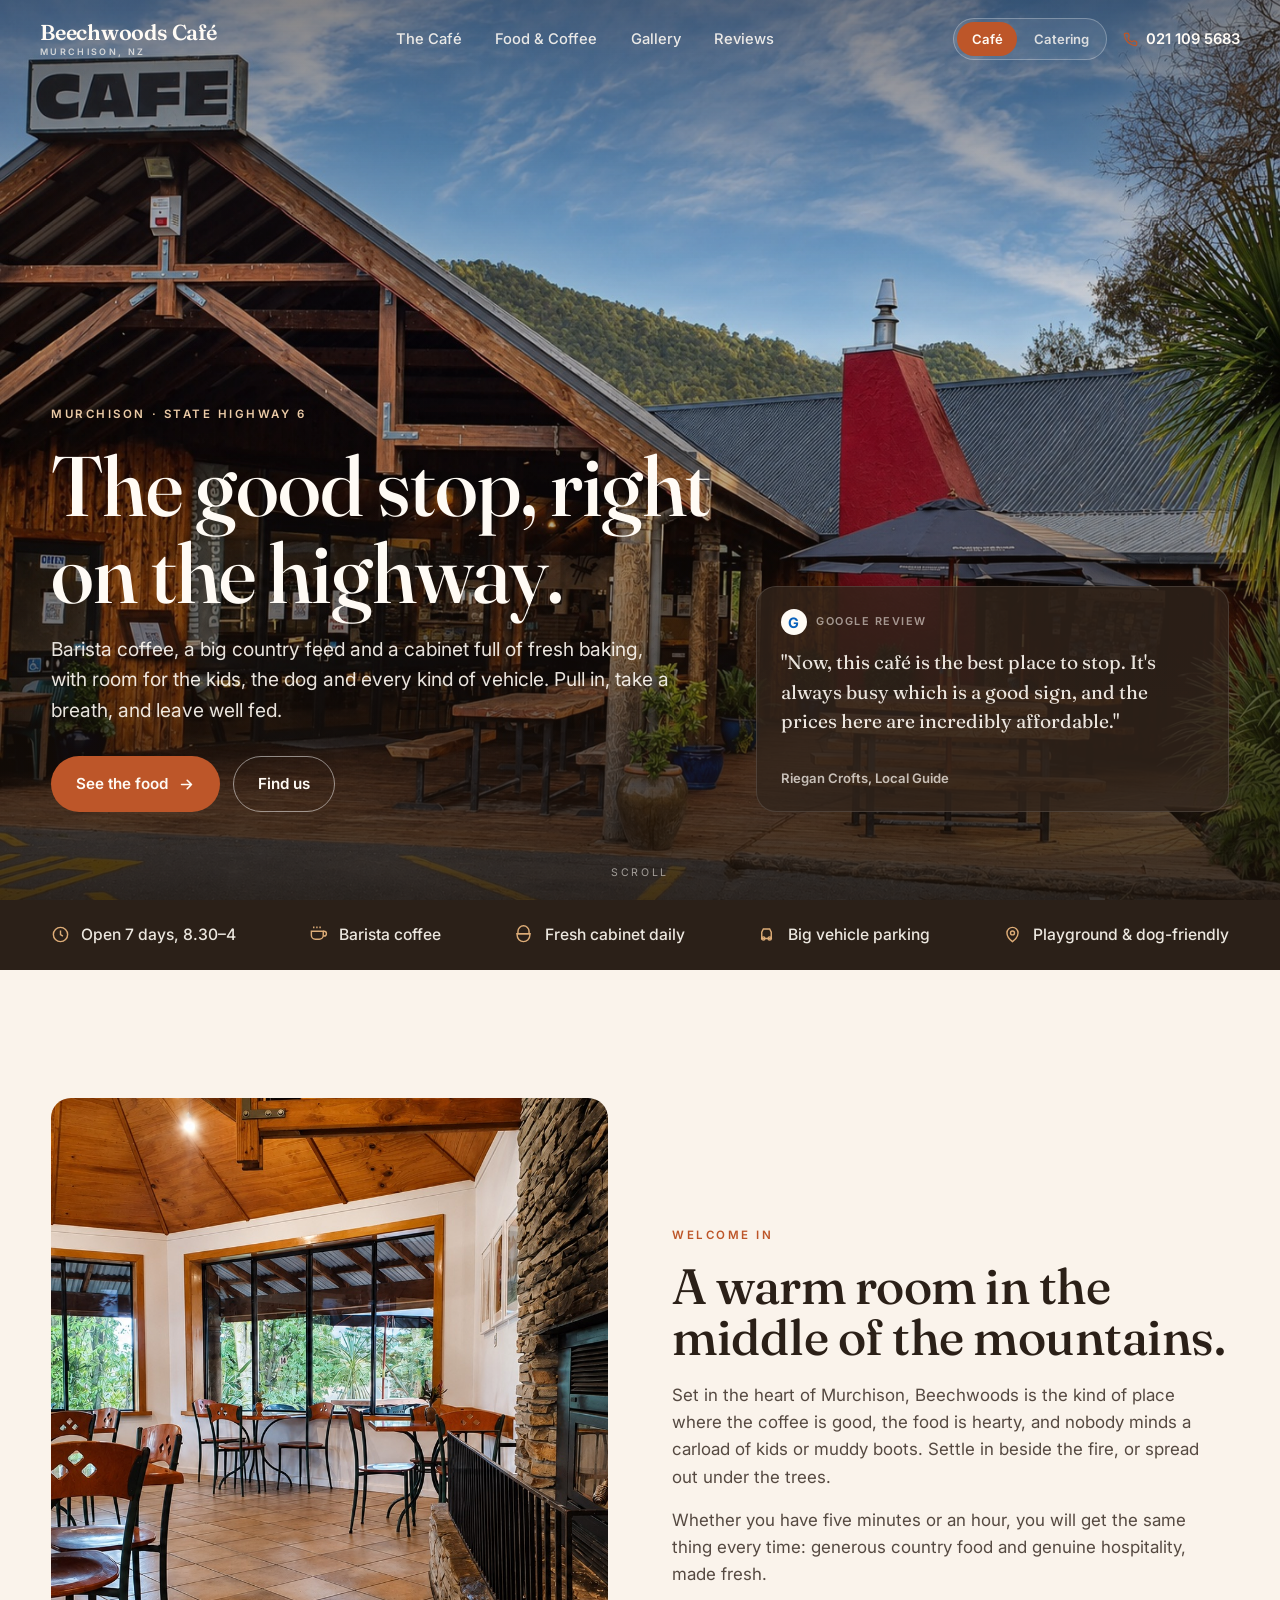
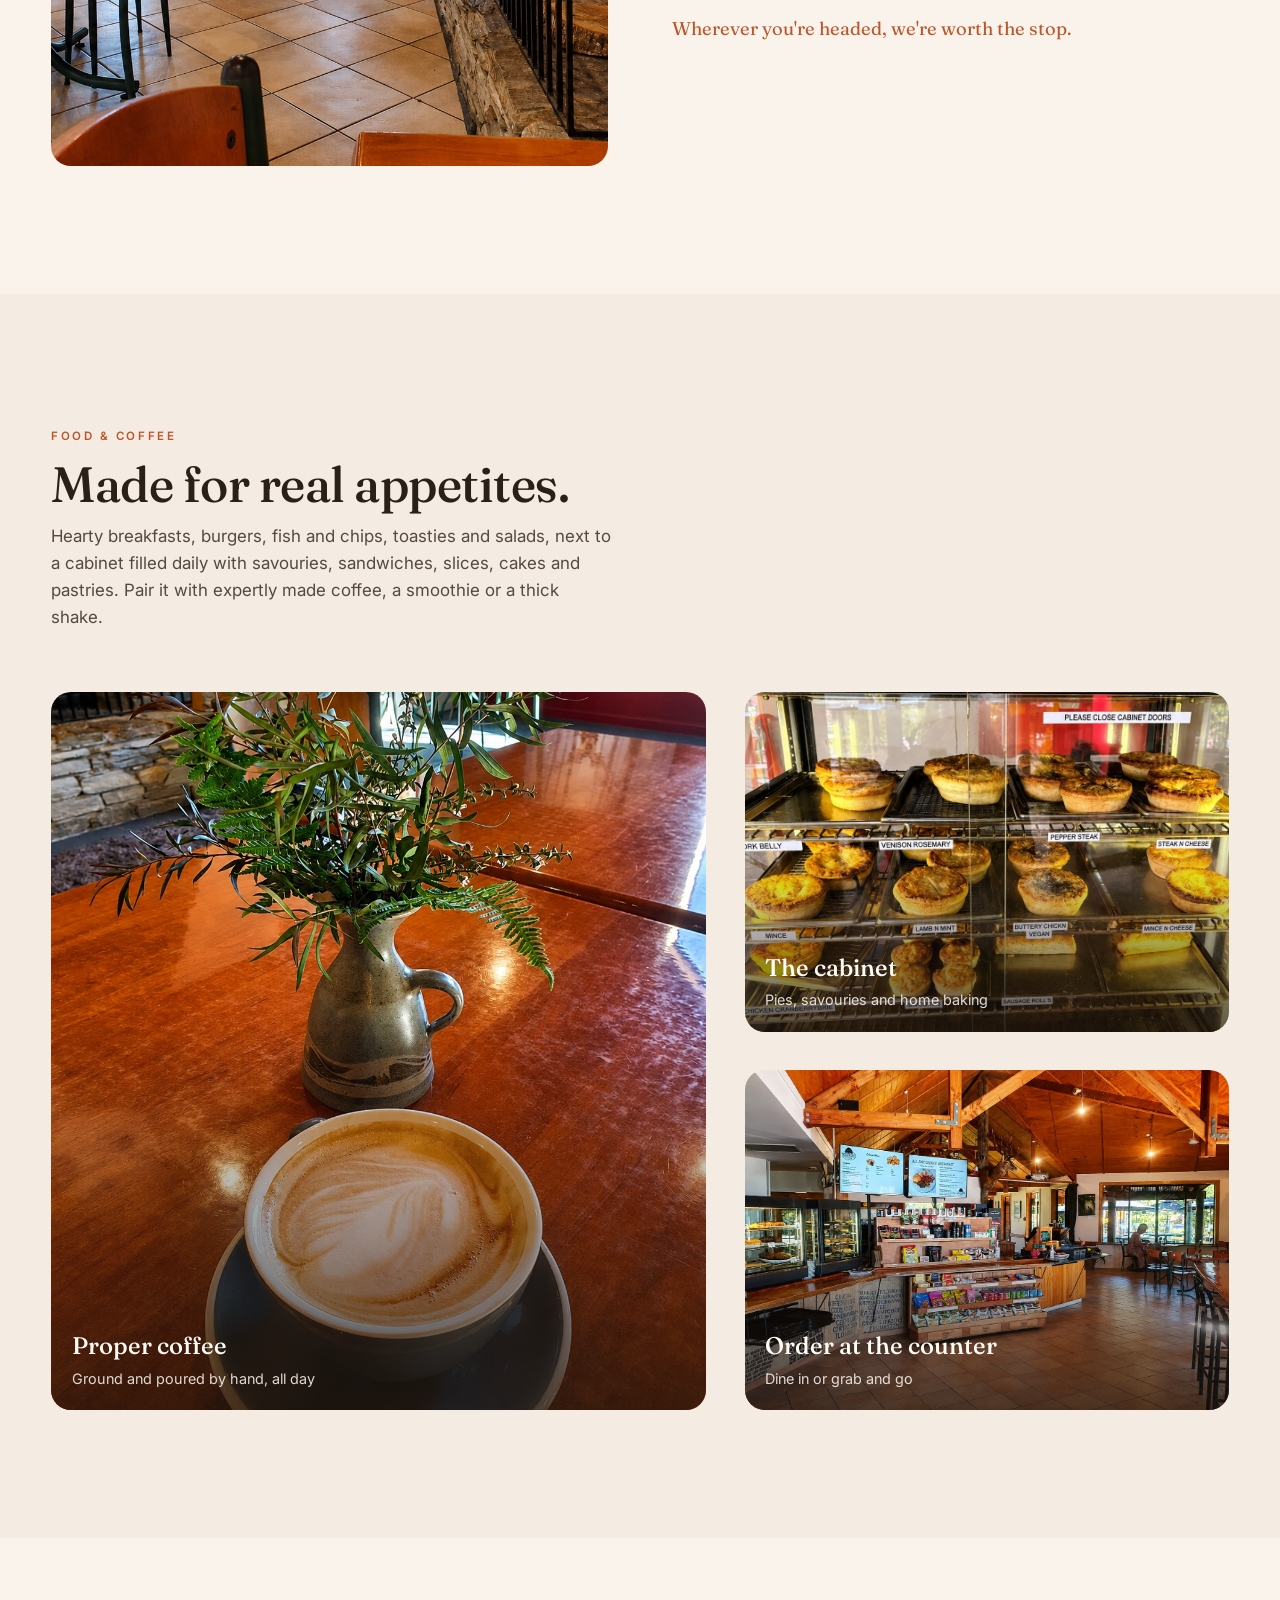
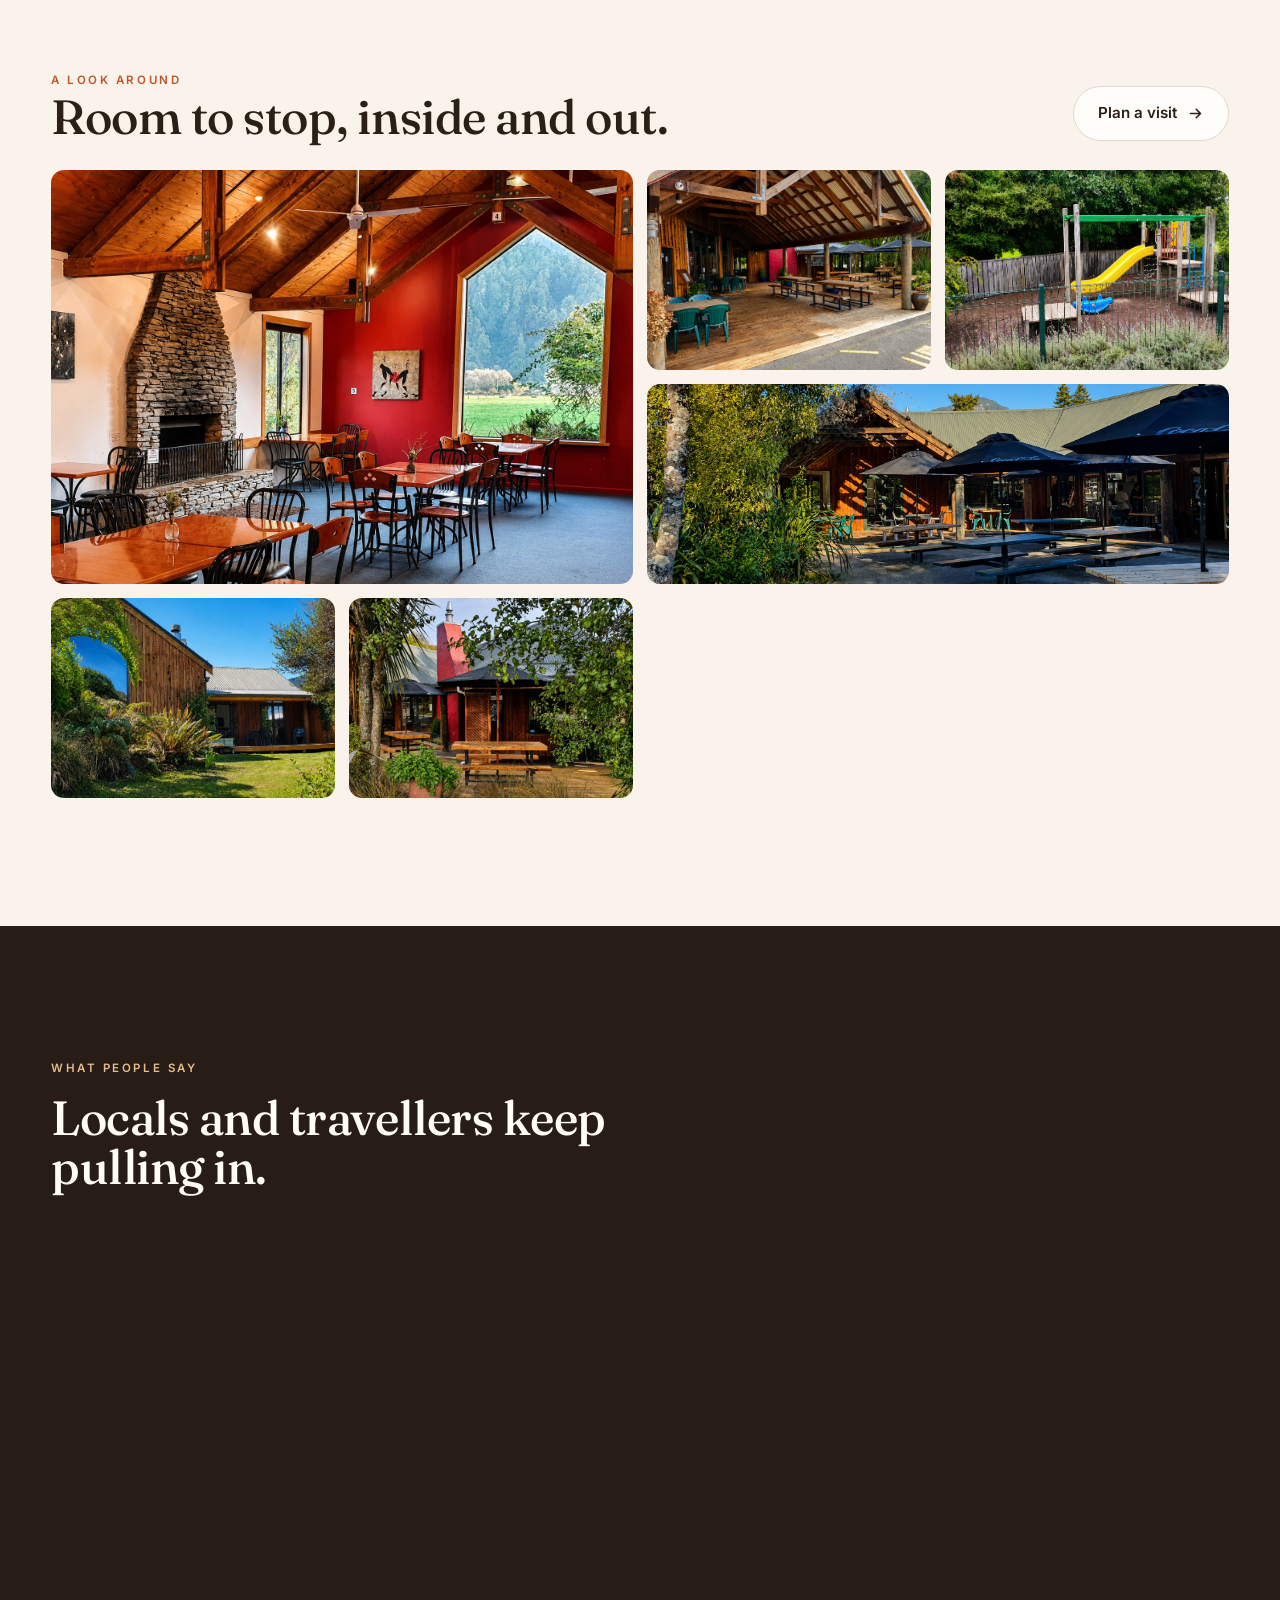
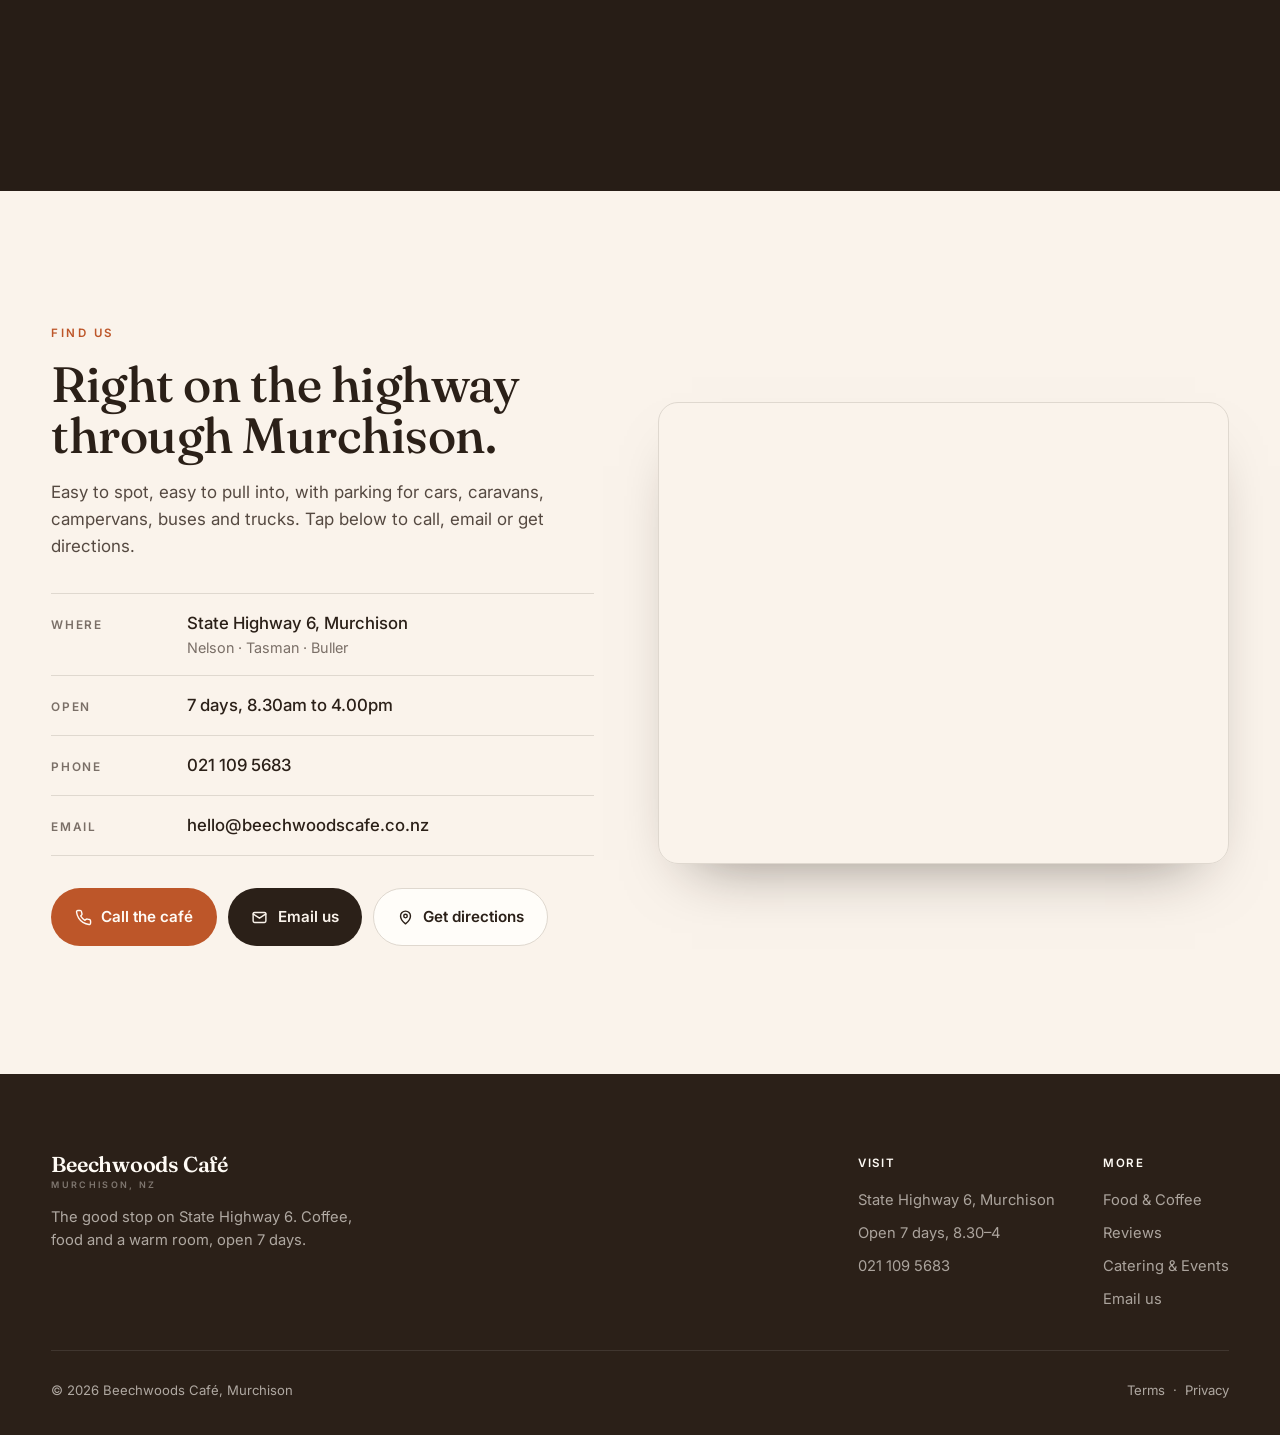
==== commit cd78dd1f: "Add Café/Catering site switcher toggle to nav Co-Authored-By: Claude Opus 4.8 (1M context) <noreply@" ====
--- a/index.html
+++ b/index.html
@@ -69,6 +69,13 @@
   .nav-call{display:inline-flex;align-items:center;gap:.5rem;font-weight:600;font-size:.92rem;color:oklch(0.99 0.01 74)}
   .nav.scrolled .nav-call{color:var(--ink)}
   .nav-call svg{width:15px;height:15px;color:var(--accent)}
+  .switch{display:inline-flex;align-items:center;gap:2px;padding:3px;border-radius:100px;border:1px solid oklch(1 0 0 / .28);background:oklch(1 0 0 / .08);transition:border-color .4s,background .4s}
+  .nav.scrolled .switch{border-color:var(--line);background:var(--surface)}
+  .switch a{font-family:var(--sans);font-weight:600;font-size:.82rem;padding:.4rem .9rem;border-radius:100px;color:oklch(0.99 0.01 74 / .8);transition:color .25s,background .25s}
+  .nav.scrolled .switch a{color:var(--ink-soft)}
+  .switch a.on{background:var(--accent);color:oklch(0.99 0.01 74)}
+  .switch a:not(.on):hover{color:oklch(0.99 0.01 74)}
+  .nav.scrolled .switch a:not(.on):hover{color:var(--accent)}
   .burger{display:none;background:none;border:0;cursor:pointer;flex-direction:column;gap:5px;padding:6px}
   .burger span{width:24px;height:2px;border-radius:2px;background:oklch(0.99 0.01 74);transition:.3s}
   .nav.scrolled .burger span{background:var(--ink)}
@@ -182,6 +189,7 @@
   }
   @media(max-width:720px){
     .nav-mid,.nav-call{display:none}
+    .switch a{padding:.34rem .72rem;font-size:.78rem}
     .burger{display:flex}
     .nav-sheet{position:fixed;inset:0 0 0 auto;width:80%;max-width:320px;background:var(--ink);z-index:80;transform:translateX(100%);transition:transform .4s var(--ease);display:flex;flex-direction:column;justify-content:center;gap:1.6rem;padding:2.5rem;box-shadow:-30px 0 60px -30px oklch(0.2 0.02 58 / .7)}
     .nav-sheet.open{transform:none}
@@ -203,9 +211,9 @@
     <a href="#food">Food &amp; Coffee</a>
     <a href="#gallery">Gallery</a>
     <a href="#voices">Reviews</a>
-    <a href="https://beechwoods-catering-demo.vercel.app/">Catering</a>
   </div>
   <div class="nav-end">
+    <div class="switch"><a class="on">Café</a><a href="https://beechwoods-catering-demo.vercel.app/">Catering</a></div>
     <a href="tel:0211095683" class="nav-call"><svg viewBox="0 0 24 24" fill="none" stroke="currentColor" stroke-width="2" stroke-linecap="round" stroke-linejoin="round"><path d="M22 16.9v3a2 2 0 0 1-2.2 2 19.8 19.8 0 0 1-8.6-3 19.5 19.5 0 0 1-6-6 19.8 19.8 0 0 1-3-8.6A2 2 0 0 1 4.1 2h3a2 2 0 0 1 2 1.7c.1.9.4 1.8.7 2.7a2 2 0 0 1-.5 2.1L8.1 9.9a16 16 0 0 0 6 6l1.4-1.2a2 2 0 0 1 2.1-.5c.9.3 1.8.6 2.7.7a2 2 0 0 1 1.7 2z"/></svg>021 109 5683</a>
     <button class="burger" id="burger" aria-label="Menu"><span></span><span></span><span></span></button>
   </div>
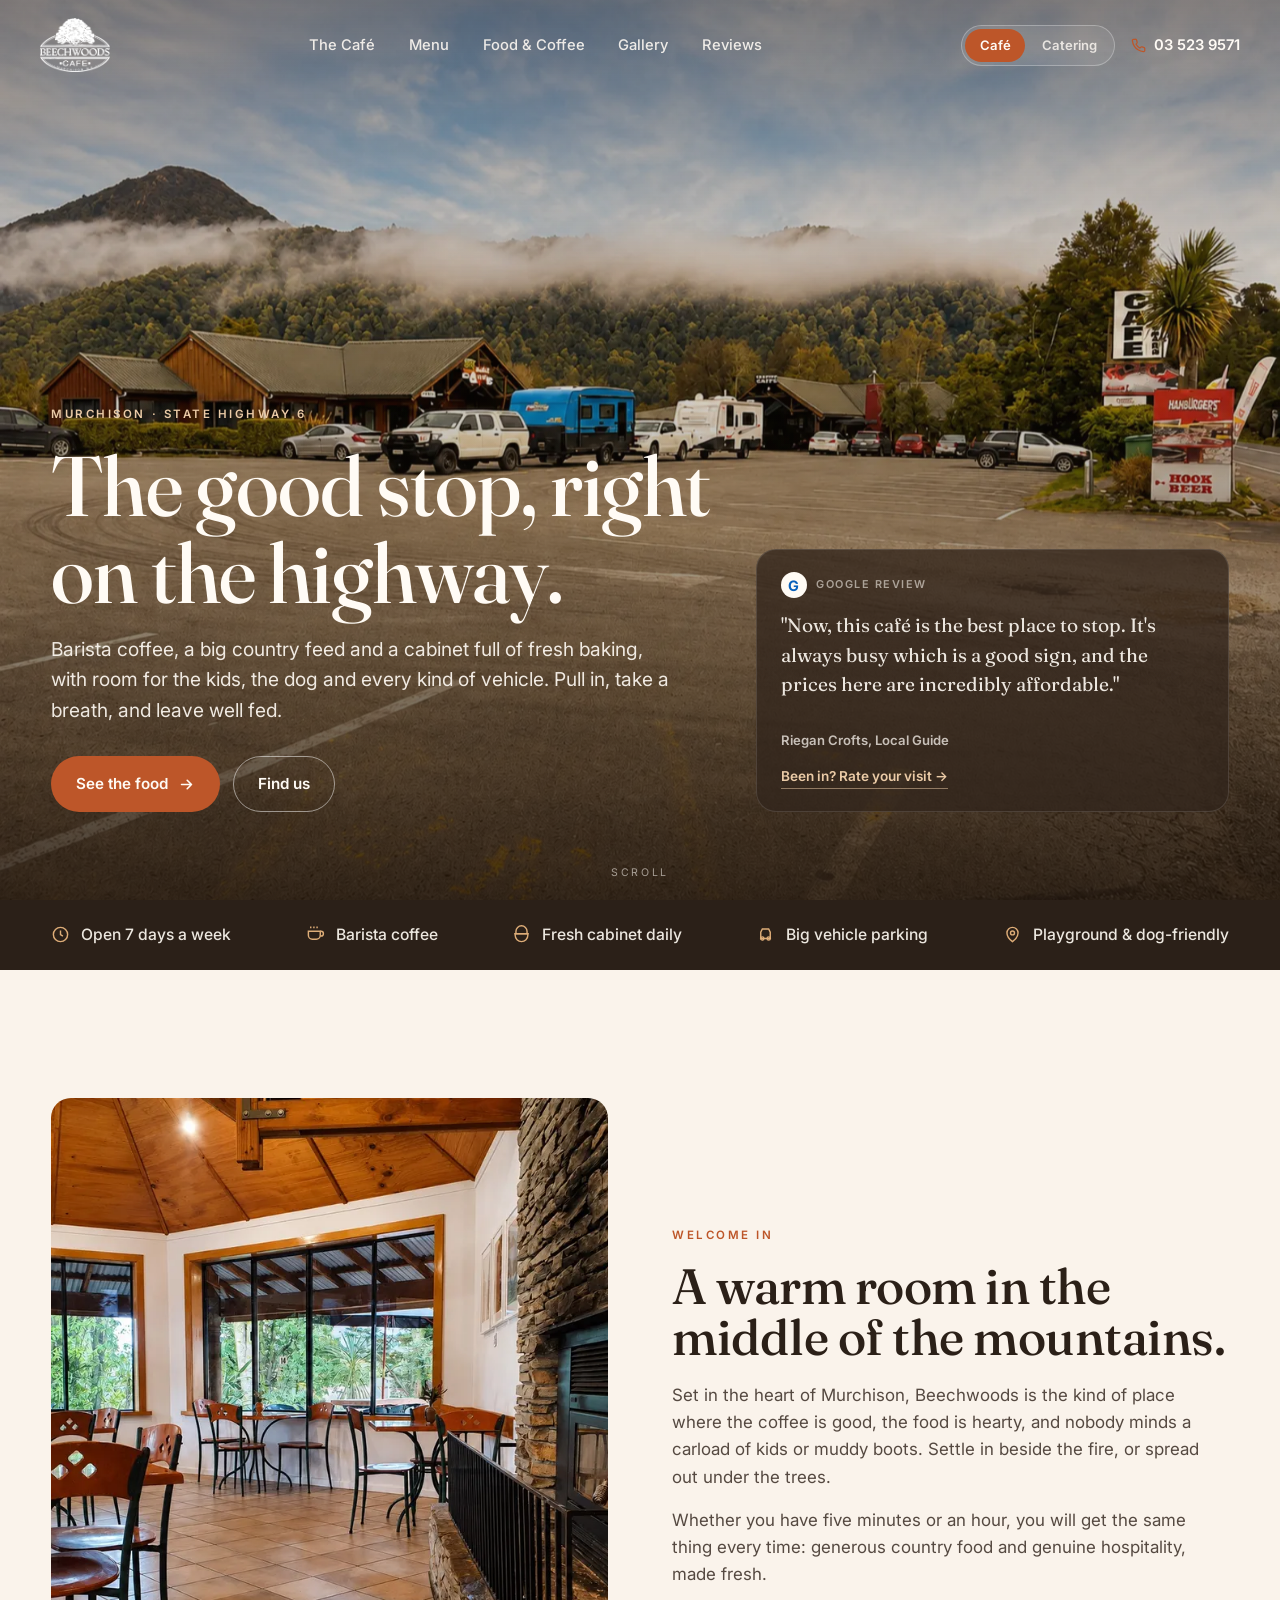
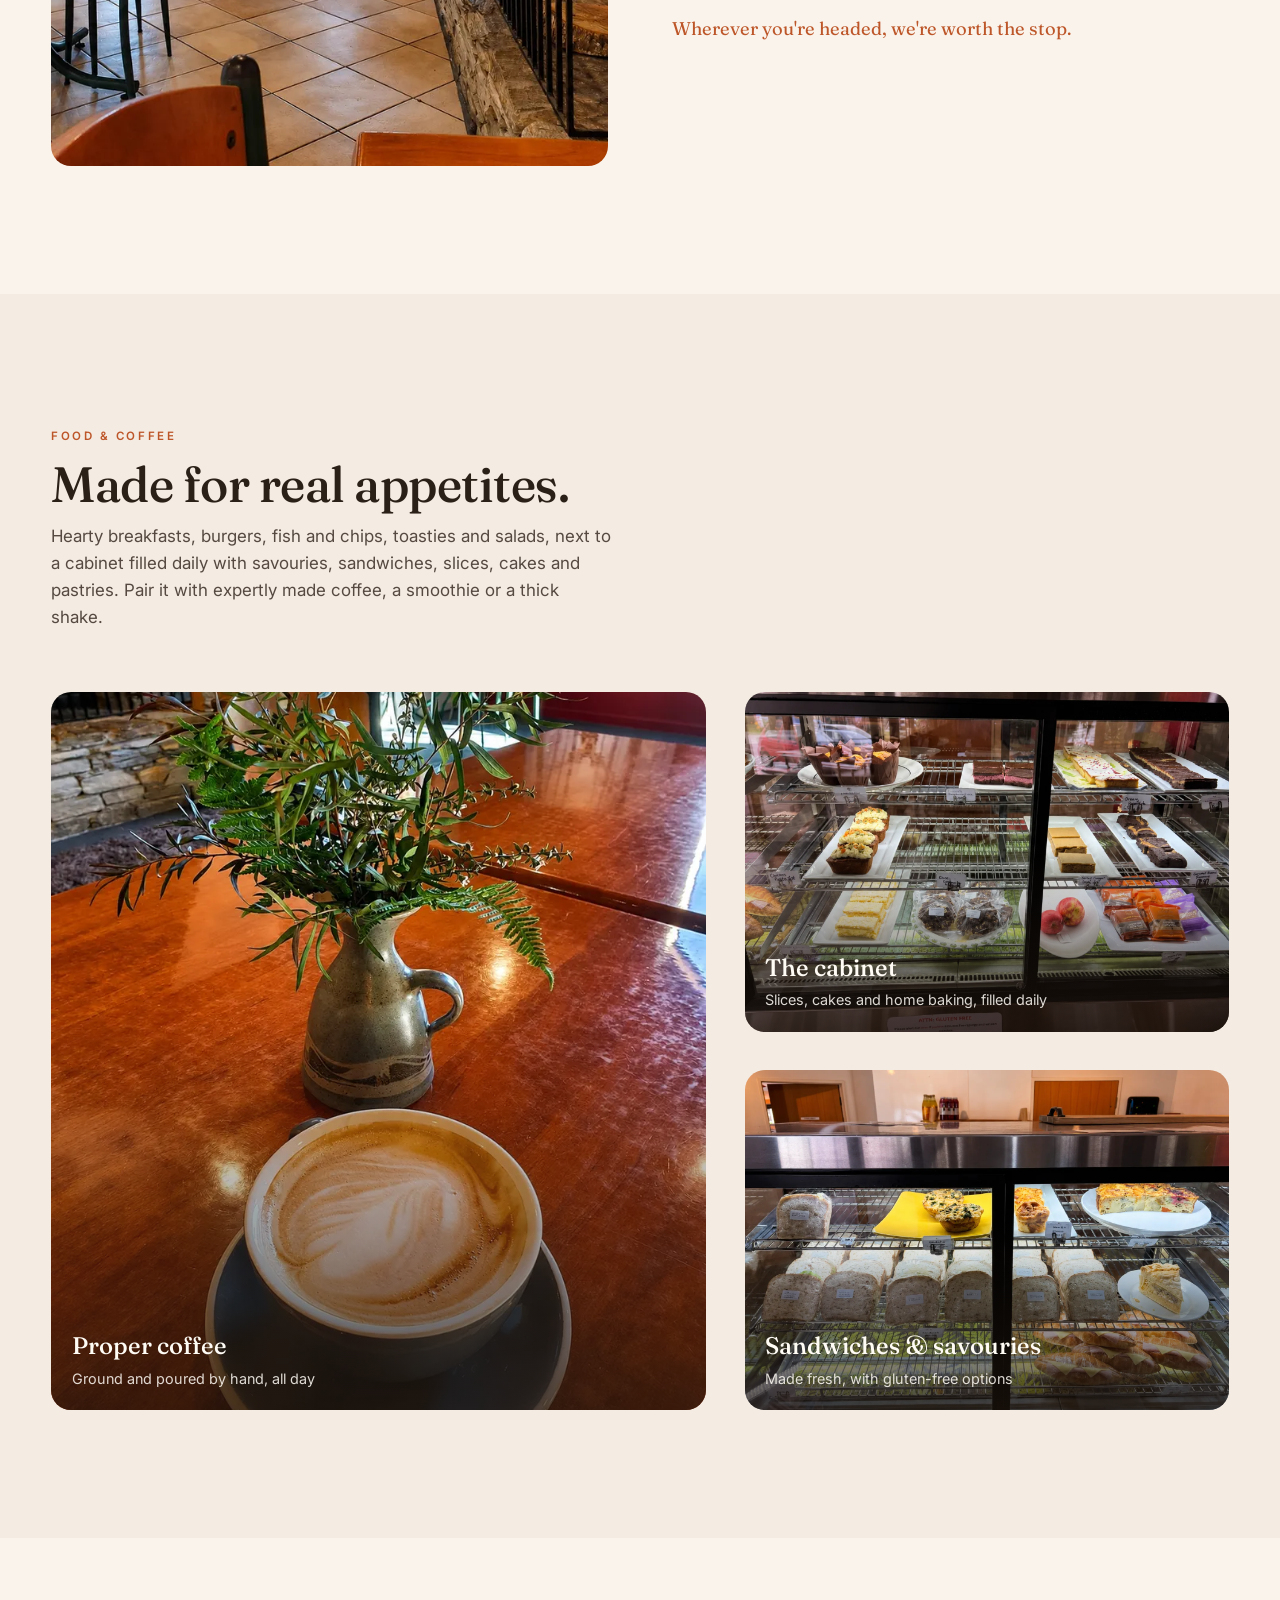
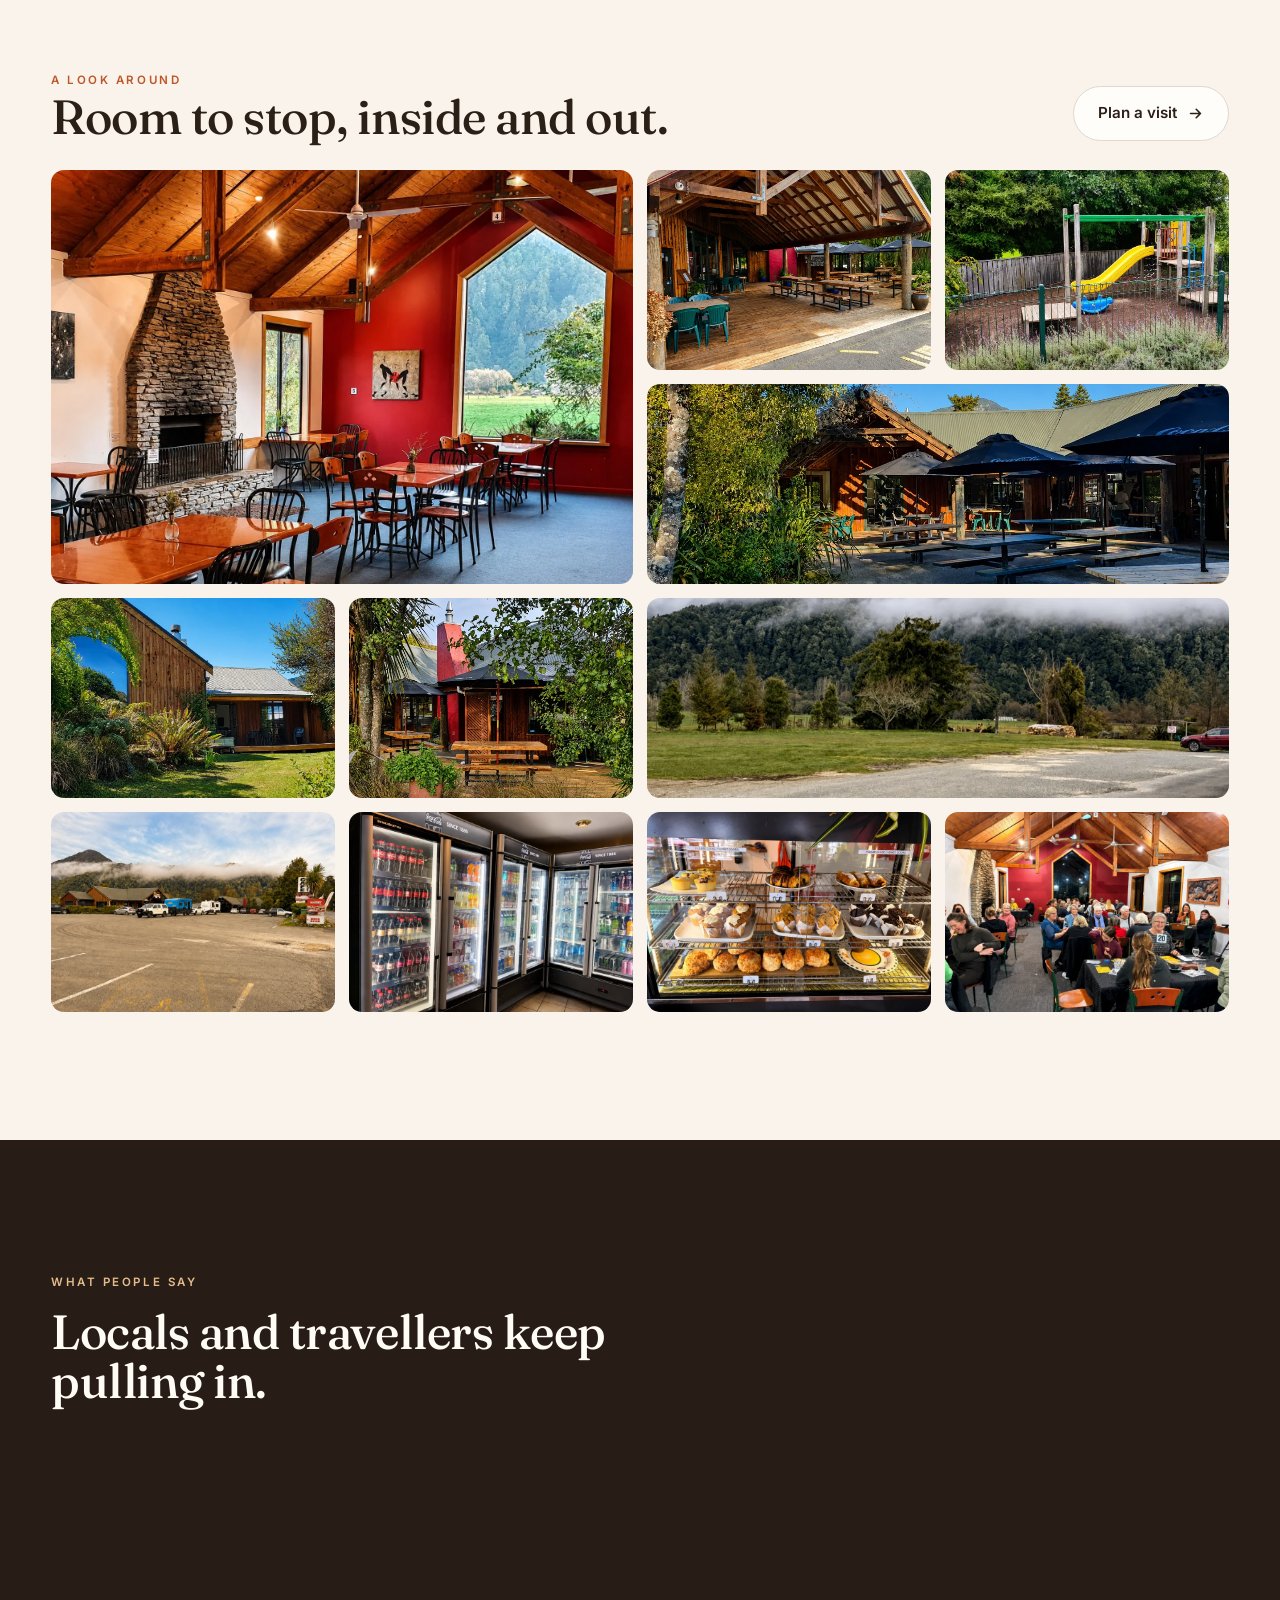
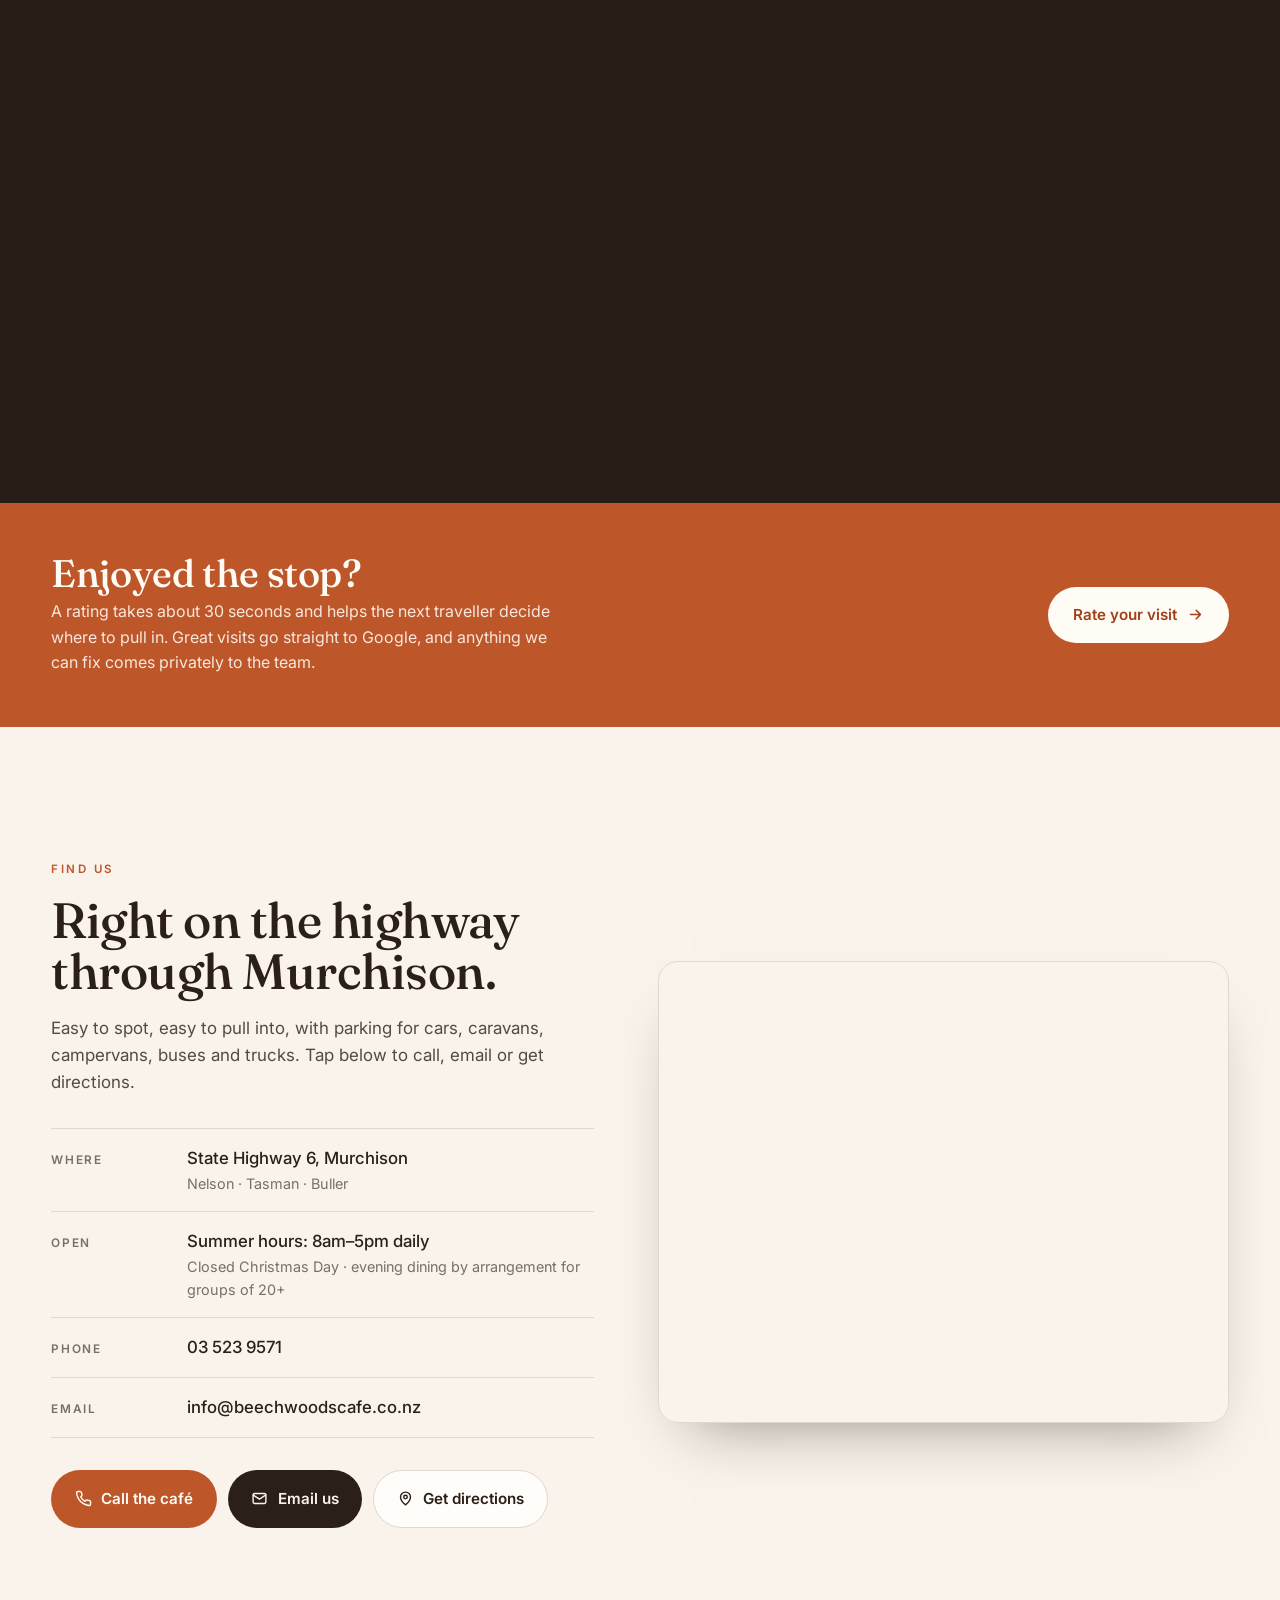
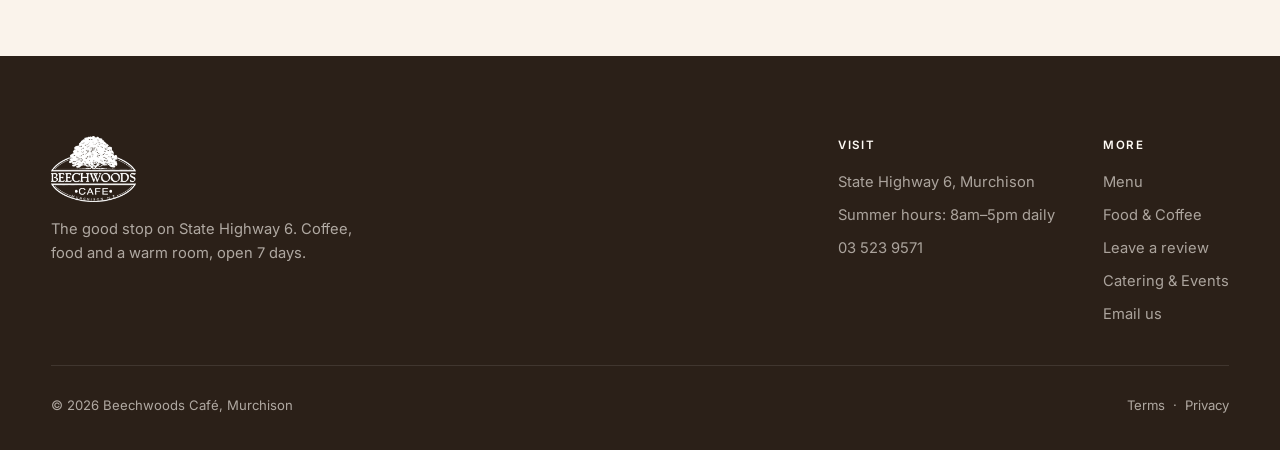
==== commit a10e6201: "Initial build via Claude Code Co-Authored-By: Claude Fable 5 <noreply@anthropic.com>" ====
--- a/index.html
+++ b/index.html
@@ -9,10 +9,11 @@
 <meta property="og:title" content="Beechwoods Café | Murchison" />
 <meta property="og:description" content="Barista coffee, hearty food and fresh baking. The good stop on State Highway 6, open 7 days." />
 <meta property="og:type" content="website" />
-<meta property="og:image" content="https://beechwoods-cafe-demo.vercel.app/img/hero-1.jpg" />
+<meta property="og:image" content="https://beechwoods-cafe-demo.vercel.app/img/loc-stop.jpg" />
 <link rel="icon" href="data:image/svg+xml,%3Csvg xmlns='http://www.w3.org/2000/svg' viewBox='0 0 100 100'%3E%3Crect width='100' height='100' rx='22' fill='%232a211a'/%3E%3Ctext x='50' y='70' font-size='60' font-family='Georgia,serif' fill='%23c8623b' text-anchor='middle'%3EB%3C/text%3E%3C/svg%3E" />
 <link rel="preconnect" href="https://fonts.googleapis.com" />
 <link rel="preconnect" href="https://fonts.gstatic.com" crossorigin />
+<link rel="preload" as="image" href="img/parking-lot.webp" fetchpriority="high" />
 <link href="https://fonts.googleapis.com/css2?family=Fraunces:opsz,wght@9..144,400;9..144,500;9..144,600;9..144,700&family=Inter:wght@400;450;500;600;700&display=swap" rel="stylesheet" />
 <style>
   :root{
@@ -61,6 +62,8 @@
   .nav.scrolled .wordmark{color:var(--ink)}
   .wordmark b{font-family:var(--serif);font-weight:600;font-size:1.35rem;letter-spacing:-.01em}
   .wordmark small{font-family:var(--sans);font-weight:600;font-size:.56rem;letter-spacing:.26em;text-transform:uppercase;opacity:.72;margin-top:5px}
+  .brand-logo{height:54px;width:auto;display:block;filter:brightness(0) invert(1);transition:filter .4s var(--ease),height .4s var(--ease)}
+  .nav.scrolled .brand-logo{filter:none;height:46px}
   .nav-mid{display:flex;gap:2.1rem}
   .nav-mid a{font-weight:500;font-size:.92rem;color:oklch(0.99 0.01 74 / .88);transition:color .3s}
   .nav.scrolled .nav-mid a{color:var(--ink-soft)}
@@ -99,6 +102,8 @@
   .rw-tag{font-size:.68rem;font-weight:600;letter-spacing:.14em;text-transform:uppercase;color:oklch(0.99 0.01 74 / .55)}
   .rw-quote{color:oklch(0.99 0.01 74 / .94);font-size:.96rem;line-height:1.55;font-family:var(--serif);font-weight:400}
   .rw-name{margin-top:.7rem;font-size:.82rem;font-weight:600;color:oklch(0.99 0.01 74 / .72)}
+  .rw-link{display:inline-block;margin-top:.9rem;font-size:.85rem;font-weight:600;color:oklch(0.86 0.06 70);border-bottom:1px solid oklch(0.86 0.06 70 / .5);transition:color .3s,border-color .3s}
+  .rw-link:hover{color:oklch(0.99 0.01 74);border-color:oklch(0.99 0.01 74)}
   .scroll-note{position:absolute;left:50%;bottom:18px;transform:translateX(-50%);z-index:2;color:oklch(0.99 0.01 74 / .55);font-size:.66rem;letter-spacing:.24em;text-transform:uppercase}
 
   .ribbon{background:var(--ink);color:var(--bg)}
@@ -147,6 +152,12 @@
   .quote .by{margin-top:1rem;font-size:.85rem;font-weight:600;color:oklch(0.99 0.01 74 / .6)}
   .quote .by span{color:oklch(0.82 0.08 70)}
 
+  .rate-band{background:var(--accent);color:oklch(0.99 0.01 74)}
+  .rate-band .edge{display:flex;align-items:center;justify-content:space-between;gap:1.6rem;flex-wrap:wrap;padding-block:clamp(2.4rem,4vw,3.4rem)}
+  .rate-band h2{color:oklch(0.99 0.01 74);font-size:clamp(1.7rem,3vw,2.4rem);margin-bottom:.35rem}
+  .rate-band p{color:oklch(0.99 0.01 74 / .88);max-width:52ch}
+  .rate-band .btn{background:oklch(0.99 0.01 74);color:var(--accent-deep);flex:none}
+  .rate-band .btn:hover{background:var(--bg)}
   .visit .edge{display:grid;grid-template-columns:1fr 1.05fr;gap:clamp(2rem,5vw,4.5rem);align-items:center}
   .visit h2{font-size:clamp(2rem,3.9vw,3.1rem);margin:.9rem 0 1.1rem;text-wrap:balance}
   .visit .sub{color:var(--ink-soft);font-size:1.06rem;max-width:46ch;margin-bottom:2rem}
@@ -166,6 +177,7 @@
   .foot .top{display:flex;justify-content:space-between;gap:2.5rem;flex-wrap:wrap;padding-bottom:2.4rem;border-bottom:1px solid oklch(1 0 0 / .1)}
   .foot .wordmark b{color:oklch(0.99 0.01 74)}
   .foot .wordmark small{color:oklch(0.99 0.01 74 / .55)}
+  .foot-logo{height:66px;width:auto;margin-bottom:.6rem}
   .foot p{max-width:34ch;font-size:.92rem;margin-top:1rem}
   .foot nav{display:flex;gap:3rem;flex-wrap:wrap}
   .foot h5{color:oklch(0.99 0.01 74);font-weight:600;font-size:.72rem;letter-spacing:.16em;text-transform:uppercase;margin-bottom:1rem}
@@ -205,33 +217,36 @@
 <body>
 
 <nav class="nav" id="nav">
-  <a href="index.html" class="wordmark"><b>Beechwoods Café</b><small>Murchison, NZ</small></a>
+  <a href="index.html" class="wordmark"><img class="brand-logo" src="img/cafe-logo.webp" alt="Beechwoods Café, Murchison NZ"></a>
   <div class="nav-mid">
     <a href="#welcome">The Café</a>
+    <a href="menu.html">Menu</a>
     <a href="#food">Food &amp; Coffee</a>
     <a href="#gallery">Gallery</a>
     <a href="#voices">Reviews</a>
   </div>
   <div class="nav-end">
     <div class="switch"><a class="on">Café</a><a href="https://beechwoods-catering-demo.vercel.app/">Catering</a></div>
-    <a href="tel:0211095683" class="nav-call"><svg viewBox="0 0 24 24" fill="none" stroke="currentColor" stroke-width="2" stroke-linecap="round" stroke-linejoin="round"><path d="M22 16.9v3a2 2 0 0 1-2.2 2 19.8 19.8 0 0 1-8.6-3 19.5 19.5 0 0 1-6-6 19.8 19.8 0 0 1-3-8.6A2 2 0 0 1 4.1 2h3a2 2 0 0 1 2 1.7c.1.9.4 1.8.7 2.7a2 2 0 0 1-.5 2.1L8.1 9.9a16 16 0 0 0 6 6l1.4-1.2a2 2 0 0 1 2.1-.5c.9.3 1.8.6 2.7.7a2 2 0 0 1 1.7 2z"/></svg>021 109 5683</a>
+    <a href="tel:+6435239571" class="nav-call"><svg viewBox="0 0 24 24" fill="none" stroke="currentColor" stroke-width="2" stroke-linecap="round" stroke-linejoin="round"><path d="M22 16.9v3a2 2 0 0 1-2.2 2 19.8 19.8 0 0 1-8.6-3 19.5 19.5 0 0 1-6-6 19.8 19.8 0 0 1-3-8.6A2 2 0 0 1 4.1 2h3a2 2 0 0 1 2 1.7c.1.9.4 1.8.7 2.7a2 2 0 0 1-.5 2.1L8.1 9.9a16 16 0 0 0 6 6l1.4-1.2a2 2 0 0 1 2.1-.5c.9.3 1.8.6 2.7.7a2 2 0 0 1 1.7 2z"/></svg>03 523 9571</a>
     <button class="burger" id="burger" aria-label="Menu"><span></span><span></span><span></span></button>
   </div>
 </nav>
 <div class="nav-sheet" id="sheet">
   <a href="#welcome">The Café</a>
+  <a href="menu.html">Menu</a>
   <a href="#food">Food &amp; Coffee</a>
   <a href="#gallery">Gallery</a>
   <a href="#voices">Reviews</a>
   <a href="https://beechwoods-catering-demo.vercel.app/">Catering</a>
   <a href="#visit">Find Us</a>
+  <a href="review.html">Leave a review</a>
 </div>
 
 <header class="hero" id="top">
   <div class="hero-media" data-hero>
-    <div class="frame on" style="background-image:url('img/hero-1.jpg')"></div>
-    <div class="frame" style="background-image:url('img/hero-3.jpg')"></div>
-    <div class="frame" style="background-image:url('img/hero-2.jpg')"></div>
+    <div class="frame on" style="background-image:url('img/parking-lot.webp')"></div>
+    <div class="frame" style="background-image:url('img/hero-1.webp')"></div>
+    <div class="frame" style="background-image:url('img/hero-2.webp')"></div>
   </div>
   <div class="hero-in">
     <div class="edge">
@@ -248,6 +263,7 @@
         <div class="rw-top"><span class="rw-g">G</span><span class="rw-tag">Google review</span></div>
         <p class="rw-quote" id="rwQuote">"Now, this café is the best place to stop. It's always busy which is a good sign, and the prices here are incredibly affordable."</p>
         <div class="rw-name" id="rwName">Riegan Crofts, Local Guide</div>
+        <a class="rw-link" href="review.html">Been in? Rate your visit &rarr;</a>
       </div>
     </div>
   </div>
@@ -256,7 +272,7 @@
 
 <section class="ribbon">
   <div class="edge">
-    <span class="h"><svg viewBox="0 0 24 24" fill="none" stroke="currentColor" stroke-width="1.8"><circle cx="12" cy="12" r="9"/><path d="M12 7v5l3 2"/></svg>Open 7 days, 8.30&ndash;4</span>
+    <span class="h"><svg viewBox="0 0 24 24" fill="none" stroke="currentColor" stroke-width="1.8"><circle cx="12" cy="12" r="9"/><path d="M12 7v5l3 2"/></svg>Open 7 days a week</span>
     <span class="h"><svg viewBox="0 0 24 24" fill="none" stroke="currentColor" stroke-width="1.8"><path d="M18 8h1a3 3 0 0 1 0 6h-1"/><path d="M3 8h15v5a5 5 0 0 1-5 5H8a5 5 0 0 1-5-5z"/><path d="M6 2v2M10 2v2M14 2v2"/></svg>Barista coffee</span>
     <span class="h"><svg viewBox="0 0 24 24" fill="none" stroke="currentColor" stroke-width="1.8"><path d="M3 11h18"/><path d="M5 11V8a7 7 0 0 1 14 0v3"/><path d="M4 11h16v2a8 8 0 0 1-16 0z"/></svg>Fresh cabinet daily</span>
     <span class="h"><svg viewBox="0 0 24 24" fill="none" stroke="currentColor" stroke-width="1.8"><path d="M5 17h14M6 17V9l2-4h8l2 4v8"/><circle cx="8" cy="17" r="2"/><circle cx="16" cy="17" r="2"/></svg>Big vehicle parking</span>
@@ -266,7 +282,7 @@
 
 <section class="block" id="welcome">
   <div class="edge lede">
-    <div class="lede-media reveal"><img src="img/interior.jpg" alt="The timber and stone interior of Beechwoods Café, with a fireplace and valley view" loading="lazy"></div>
+    <div class="lede-media reveal"><img src="img/interior.webp" alt="The timber and stone interior of Beechwoods Café, with a fireplace and valley view" loading="lazy"></div>
     <div class="reveal">
       <span class="eyebrow">Welcome in</span>
       <h2>A warm room in the middle of the mountains.</h2>
@@ -285,16 +301,16 @@
       <p>Hearty breakfasts, burgers, fish and chips, toasties and salads, next to a cabinet filled daily with savouries, sandwiches, slices, cakes and pastries. Pair it with expertly made coffee, a smoothie or a thick shake.</p>
     </div>
     <div class="plate tall reveal">
-      <img src="img/coffee.jpg" alt="A flat white on a timber table at Beechwoods Café" loading="lazy">
+      <img src="img/coffee.webp" alt="A flat white on a timber table at Beechwoods Café" loading="lazy">
       <div class="cap"><b>Proper coffee</b><span>Ground and poured by hand, all day</span></div>
     </div>
     <div class="plate reveal">
-      <img src="img/cabinet.jpg" alt="The pie and savoury cabinet, freshly filled" loading="lazy">
-      <div class="cap"><b>The cabinet</b><span>Pies, savouries and home baking</span></div>
+      <img src="img/cabinet-sweet.webp" alt="The cabinet filled with slices, cakes and gluten-free baking" loading="lazy">
+      <div class="cap"><b>The cabinet</b><span>Slices, cakes and home baking, filled daily</span></div>
     </div>
     <div class="plate reveal">
-      <img src="img/counter.jpg" alt="The counter and dining room inside Beechwoods Café" loading="lazy">
-      <div class="cap"><b>Order at the counter</b><span>Dine in or grab and go</span></div>
+      <img src="img/cabinet-savoury.webp" alt="Fresh sandwiches, quiche and savouries in the cabinet" loading="lazy">
+      <div class="cap"><b>Sandwiches &amp; savouries</b><span>Made fresh, with gluten-free options</span></div>
     </div>
   </div>
 </section>
@@ -306,12 +322,17 @@
       <a href="#visit" class="btn btn-quiet">Plan a visit<svg viewBox="0 0 24 24" fill="none" stroke="currentColor" stroke-width="2.3" stroke-linecap="round" stroke-linejoin="round"><path d="M5 12h14M13 6l6 6-6 6"/></svg></a>
     </div>
     <div class="gal reveal">
-      <figure class="w2 h2"><img src="img/hero-3.jpg" alt="Dining room with a stone fireplace and a large valley-view window" loading="lazy"></figure>
-      <figure><img src="img/deck.jpg" alt="The covered deck with picnic tables" loading="lazy"></figure>
-      <figure><img src="img/playground.jpg" alt="The children's playground" loading="lazy"></figure>
-      <figure class="w2"><img src="img/outdoor-1.jpg" alt="Outdoor picnic seating under umbrellas in the sun" loading="lazy"></figure>
-      <figure><img src="img/exterior.jpg" alt="The timber building and garden" loading="lazy"></figure>
-      <figure><img src="img/outdoor-2.jpg" alt="Timber tables beside the red chimney, framed by trees" loading="lazy"></figure>
+      <figure class="w2 h2"><img src="img/hero-3.webp" alt="Dining room with a stone fireplace and a large valley-view window" loading="lazy"></figure>
+      <figure><img src="img/deck.webp" alt="The covered deck with picnic tables" loading="lazy"></figure>
+      <figure><img src="img/playground.webp" alt="The children's playground" loading="lazy"></figure>
+      <figure class="w2"><img src="img/outdoor-1.webp" alt="Outdoor picnic seating under umbrellas in the sun" loading="lazy"></figure>
+      <figure><img src="img/exterior.webp" alt="The timber building and garden" loading="lazy"></figure>
+      <figure><img src="img/outdoor-2.webp" alt="Timber tables beside the red chimney, framed by trees" loading="lazy"></figure>
+      <figure class="w2"><img src="img/loc-view.webp" alt="The mountains and valley around Beechwoods, with plenty of room to pull in" loading="lazy"></figure>
+      <figure><img src="img/loc-stop.webp" alt="Beechwoods Café on State Highway 6 with parking for campervans and trucks" loading="lazy"></figure>
+      <figure><img src="img/drinks-fridge.webp" alt="Fridges stocked with cold drinks, juices and water" loading="lazy"></figure>
+      <figure><img src="img/cabinet-baking.webp" alt="Muffins, scones and pastries fresh in the cabinet" loading="lazy"></figure>
+      <figure><img src="img/bingo-night.webp" alt="A full house at a community fundraiser bingo night at Beechwoods" loading="lazy"></figure>
     </div>
   </div>
 </section>
@@ -328,6 +349,19 @@
       <div class="quote"><p>"Great place to stop for lunch. Gorgeous, well filled sandwiches, and a good selection of gluten free for my coeliac hubby. Well done."</p><div class="by">Ruth Gerrard <span>· Local Guide</span></div></div>
       <div class="quote"><p>"Visited for coffee, then came back a week later with a group of 29. Excellent, tasty and plentiful, with staff full of local knowledge."</p><div class="by">Frank Aarts <span>· Google review</span></div></div>
     </div>
+    <div class="reveal" style="margin-top:2.6rem">
+      <a href="review.html" class="btn btn-solid">Been in lately? Leave us a review<svg viewBox="0 0 24 24" fill="none" stroke="currentColor" stroke-width="2.3" stroke-linecap="round" stroke-linejoin="round"><path d="M5 12h14M13 6l6 6-6 6"/></svg></a>
+    </div>
+  </div>
+</section>
+
+<section class="rate-band">
+  <div class="edge">
+    <div>
+      <h2>Enjoyed the stop?</h2>
+      <p>A rating takes about 30 seconds and helps the next traveller decide where to pull in. Great visits go straight to Google, and anything we can fix comes privately to the team.</p>
+    </div>
+    <a href="review.html" class="btn">Rate your visit<svg viewBox="0 0 24 24" fill="none" stroke="currentColor" stroke-width="2.3" stroke-linecap="round" stroke-linejoin="round"><path d="M5 12h14M13 6l6 6-6 6"/></svg></a>
   </div>
 </section>
 
@@ -339,13 +373,13 @@
       <p class="sub">Easy to spot, easy to pull into, with parking for cars, caravans, campervans, buses and trucks. Tap below to call, email or get directions.</p>
       <div class="facts">
         <div class="fact"><div class="k">Where</div><div class="v">State Highway 6, Murchison<small>Nelson · Tasman · Buller</small></div></div>
-        <div class="fact"><div class="k">Open</div><div class="v">7 days, 8.30am to 4.00pm</div></div>
-        <div class="fact"><div class="k">Phone</div><div class="v"><a href="tel:0211095683">021 109 5683</a></div></div>
-        <div class="fact"><div class="k">Email</div><div class="v"><a href="#" data-gmail data-user="hello" data-domain="beechwoodscafe.co.nz" data-su="Enquiry%20from%20the%20website">hello@beechwoodscafe.co.nz</a></div></div>
+        <div class="fact"><div class="k">Open</div><div class="v">Summer hours: 8am&ndash;5pm daily<small>Closed Christmas Day &middot; evening dining by arrangement for groups of 20+</small></div></div>
+        <div class="fact"><div class="k">Phone</div><div class="v"><a href="tel:+6435239571">03 523 9571</a></div></div>
+        <div class="fact"><div class="k">Email</div><div class="v"><a href="#" data-gmail data-user="info" data-domain="beechwoodscafe.co.nz" data-su="Enquiry%20from%20the%20website">info@beechwoodscafe.co.nz</a></div></div>
       </div>
       <div class="visit-btns">
-        <a href="tel:0211095683" class="btn btn-solid"><svg viewBox="0 0 24 24" fill="none" stroke="currentColor" stroke-width="2" stroke-linecap="round" stroke-linejoin="round"><path d="M22 16.9v3a2 2 0 0 1-2.2 2 19.8 19.8 0 0 1-8.6-3 19.5 19.5 0 0 1-6-6 19.8 19.8 0 0 1-3-8.6A2 2 0 0 1 4.1 2h3a2 2 0 0 1 2 1.7c.1.9.4 1.8.7 2.7a2 2 0 0 1-.5 2.1L8.1 9.9a16 16 0 0 0 6 6l1.4-1.2a2 2 0 0 1 2.1-.5c.9.3 1.8.6 2.7.7a2 2 0 0 1 1.7 2z"/></svg>Call the café</a>
-        <a href="#" data-gmail data-user="hello" data-domain="beechwoodscafe.co.nz" data-su="Enquiry%20from%20the%20website" class="btn btn-ink"><svg viewBox="0 0 24 24" fill="none" stroke="currentColor" stroke-width="2" stroke-linecap="round" stroke-linejoin="round"><rect x="3" y="5" width="18" height="14" rx="2"/><path d="m3 7 9 6 9-6"/></svg>Email us</a>
+        <a href="tel:+6435239571" class="btn btn-solid"><svg viewBox="0 0 24 24" fill="none" stroke="currentColor" stroke-width="2" stroke-linecap="round" stroke-linejoin="round"><path d="M22 16.9v3a2 2 0 0 1-2.2 2 19.8 19.8 0 0 1-8.6-3 19.5 19.5 0 0 1-6-6 19.8 19.8 0 0 1-3-8.6A2 2 0 0 1 4.1 2h3a2 2 0 0 1 2 1.7c.1.9.4 1.8.7 2.7a2 2 0 0 1-.5 2.1L8.1 9.9a16 16 0 0 0 6 6l1.4-1.2a2 2 0 0 1 2.1-.5c.9.3 1.8.6 2.7.7a2 2 0 0 1 1.7 2z"/></svg>Call the café</a>
+        <a href="#" data-gmail data-user="info" data-domain="beechwoodscafe.co.nz" data-su="Enquiry%20from%20the%20website" class="btn btn-ink"><svg viewBox="0 0 24 24" fill="none" stroke="currentColor" stroke-width="2" stroke-linecap="round" stroke-linejoin="round"><rect x="3" y="5" width="18" height="14" rx="2"/><path d="m3 7 9 6 9-6"/></svg>Email us</a>
         <a href="https://www.google.com/maps/dir/?api=1&destination=Beechwoods+Cafe+Murchison" target="_blank" rel="noopener" class="btn btn-quiet"><svg viewBox="0 0 24 24" fill="none" stroke="currentColor" stroke-width="2" stroke-linecap="round" stroke-linejoin="round"><path d="M12 21s-7-5.2-7-11a7 7 0 0 1 14 0c0 5.8-7 11-7 11z"/><circle cx="12" cy="10" r="2.5"/></svg>Get directions</a>
       </div>
     </div>
@@ -359,7 +393,7 @@
   <div class="edge">
     <div class="top">
       <div>
-        <span class="wordmark"><b>Beechwoods Café</b><small>Murchison, NZ</small></span>
+        <img class="brand-logo foot-logo" src="img/cafe-logo.webp" alt="Beechwoods Café, Murchison NZ">
         <p>The good stop on State Highway 6. Coffee, food and a warm room, open 7 days.</p>
       </div>
       <nav>
@@ -367,17 +401,18 @@
           <h5>Visit</h5>
           <ul>
             <li>State Highway 6, Murchison</li>
-            <li>Open 7 days, 8.30&ndash;4</li>
-            <li><a href="tel:0211095683">021 109 5683</a></li>
+            <li>Summer hours: 8am&ndash;5pm daily</li>
+            <li><a href="tel:+6435239571">03 523 9571</a></li>
           </ul>
         </div>
         <div>
           <h5>More</h5>
           <ul>
+            <li><a href="menu.html">Menu</a></li>
             <li><a href="#food">Food &amp; Coffee</a></li>
-            <li><a href="#voices">Reviews</a></li>
+            <li><a href="review.html">Leave a review</a></li>
             <li><a href="https://beechwoods-catering-demo.vercel.app/">Catering &amp; Events</a></li>
-            <li><a href="#" data-gmail data-user="hello" data-domain="beechwoodscafe.co.nz" data-su="Enquiry">Email us</a></li>
+            <li><a href="#" data-gmail data-user="info" data-domain="beechwoodscafe.co.nz" data-su="Enquiry">Email us</a></li>
           </ul>
         </div>
       </nav>
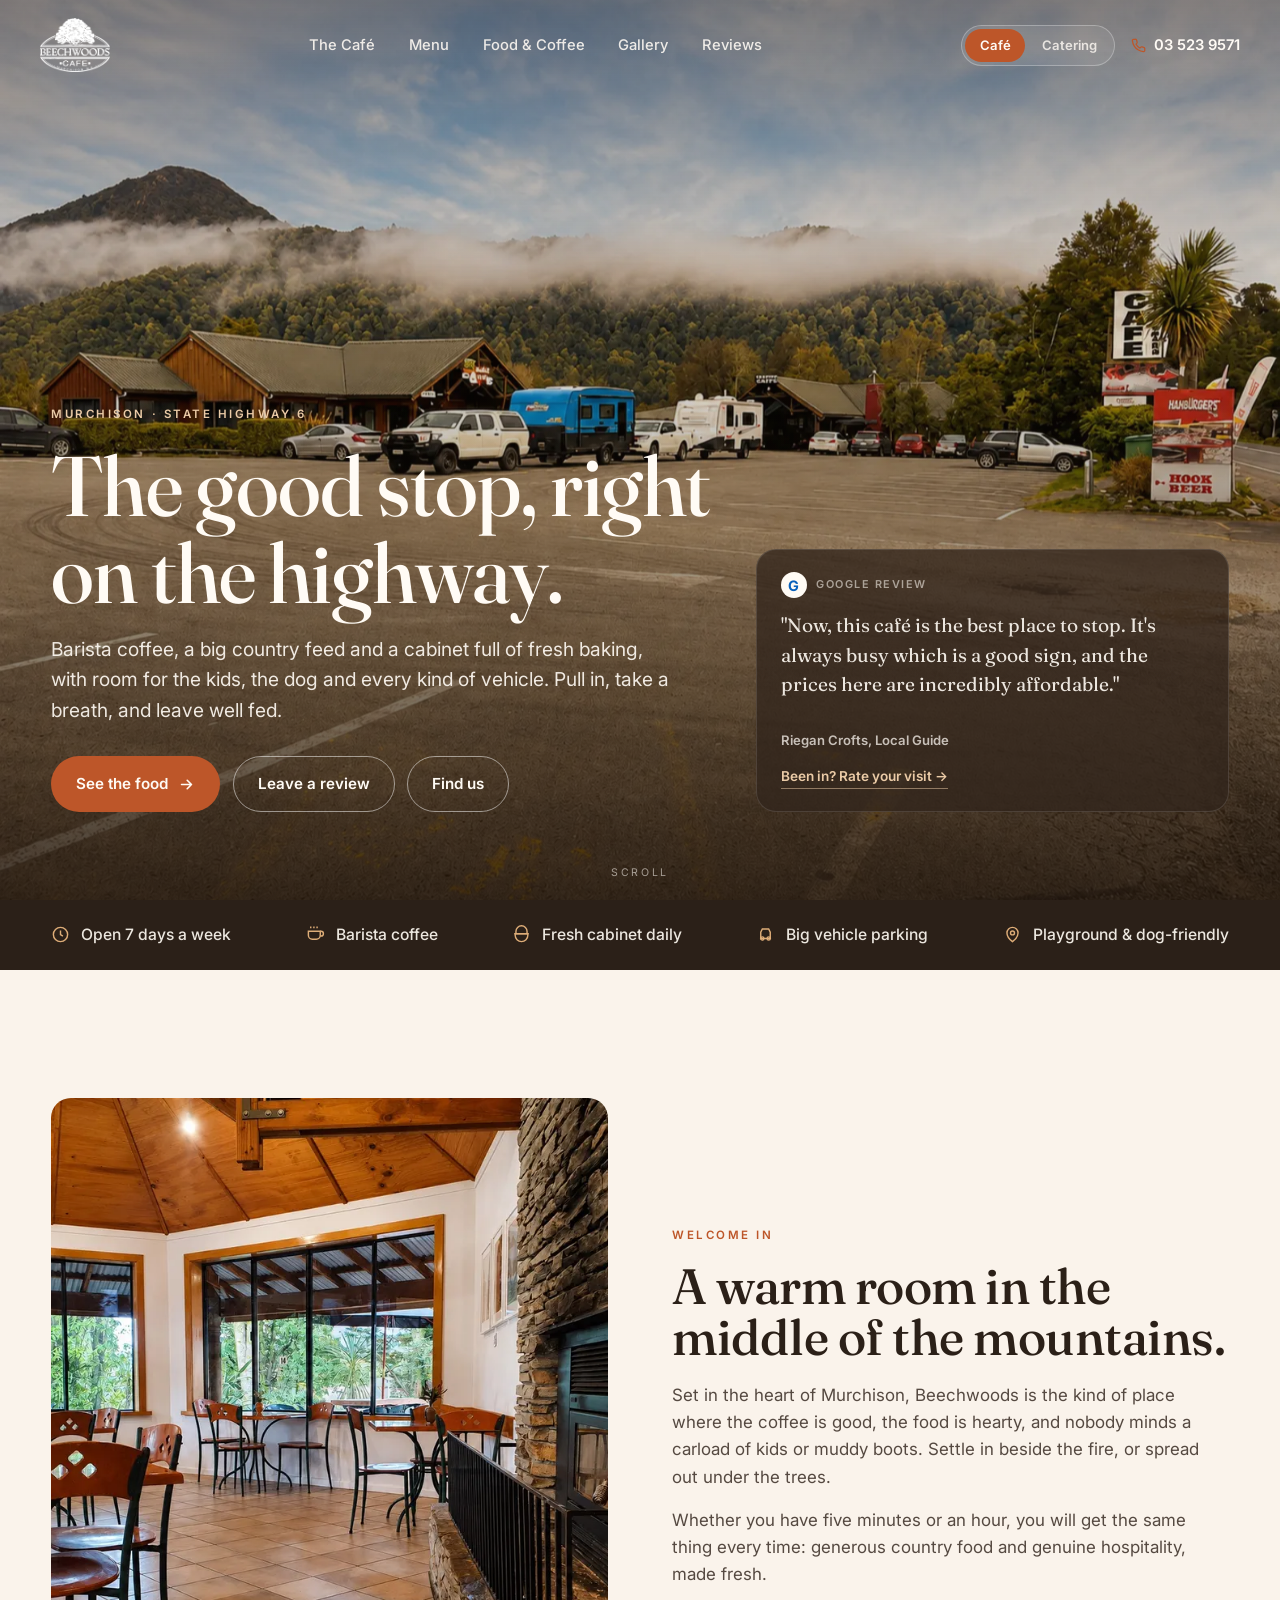
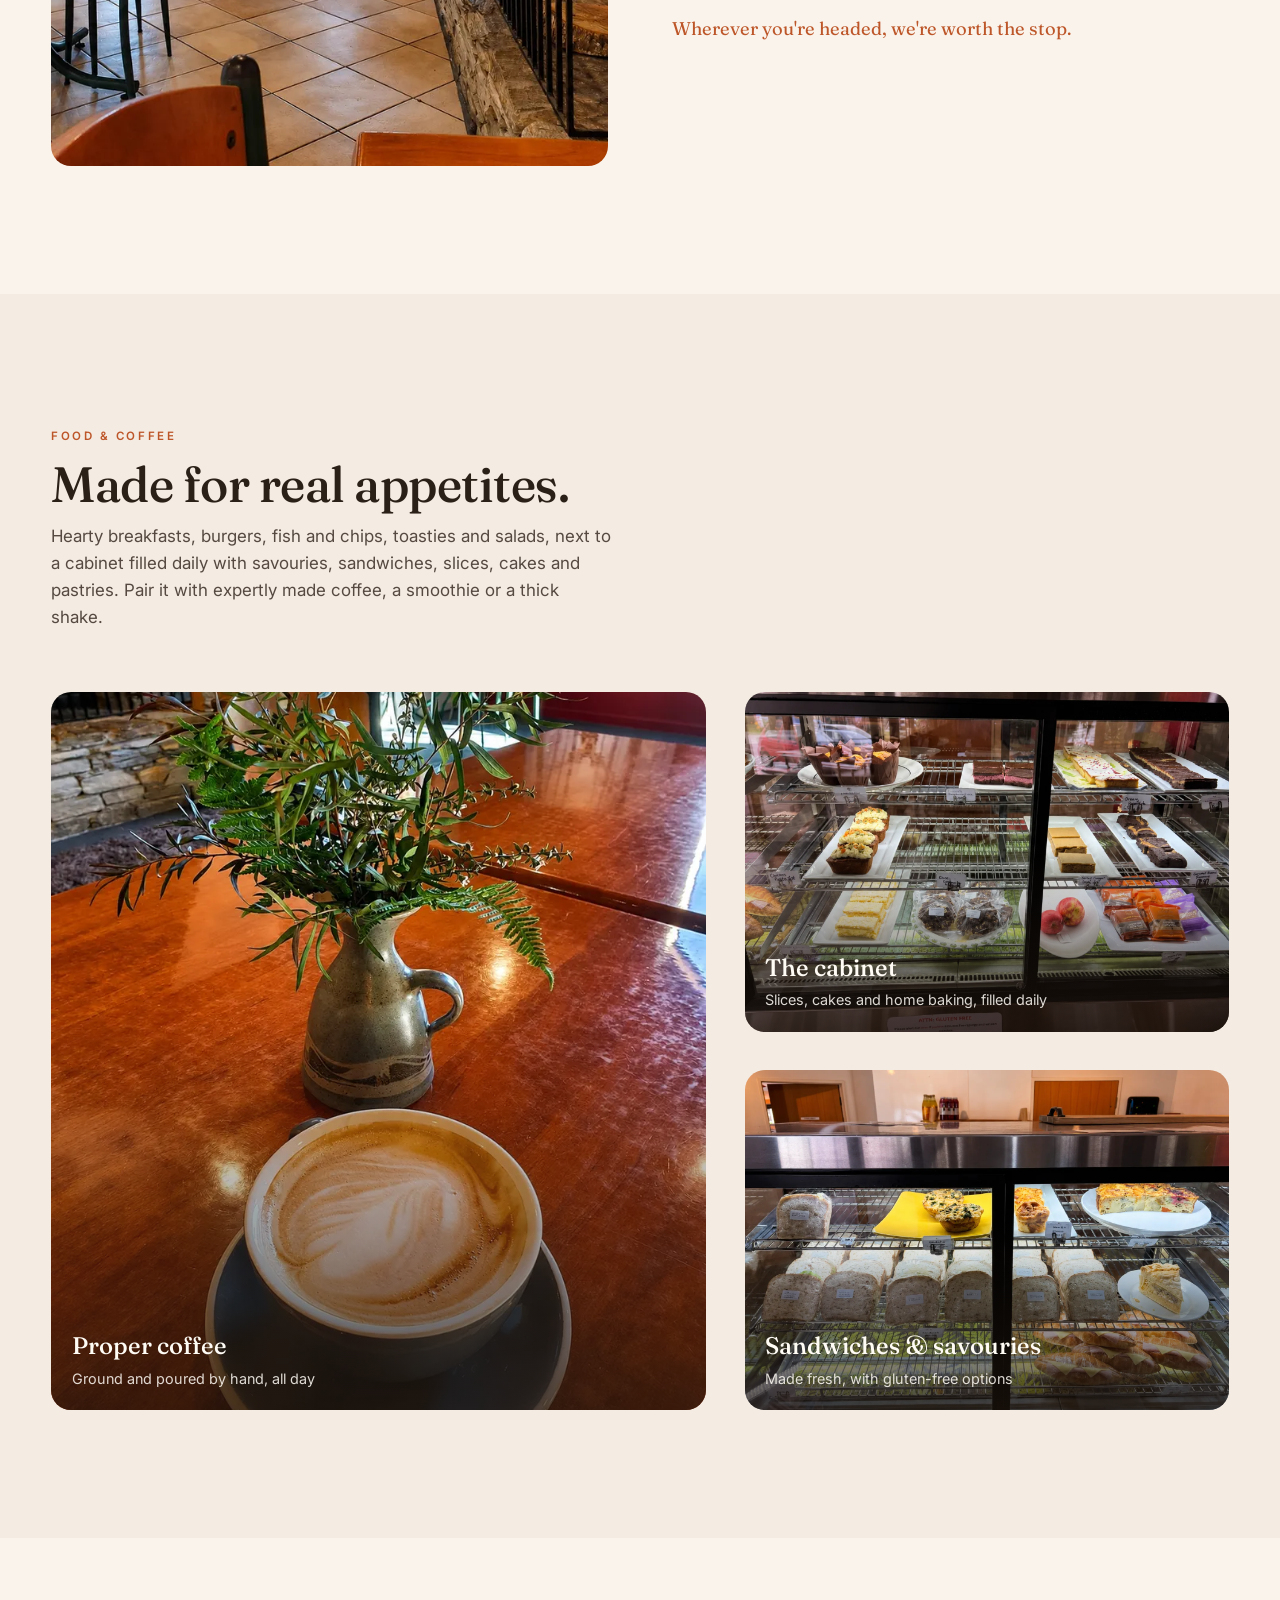
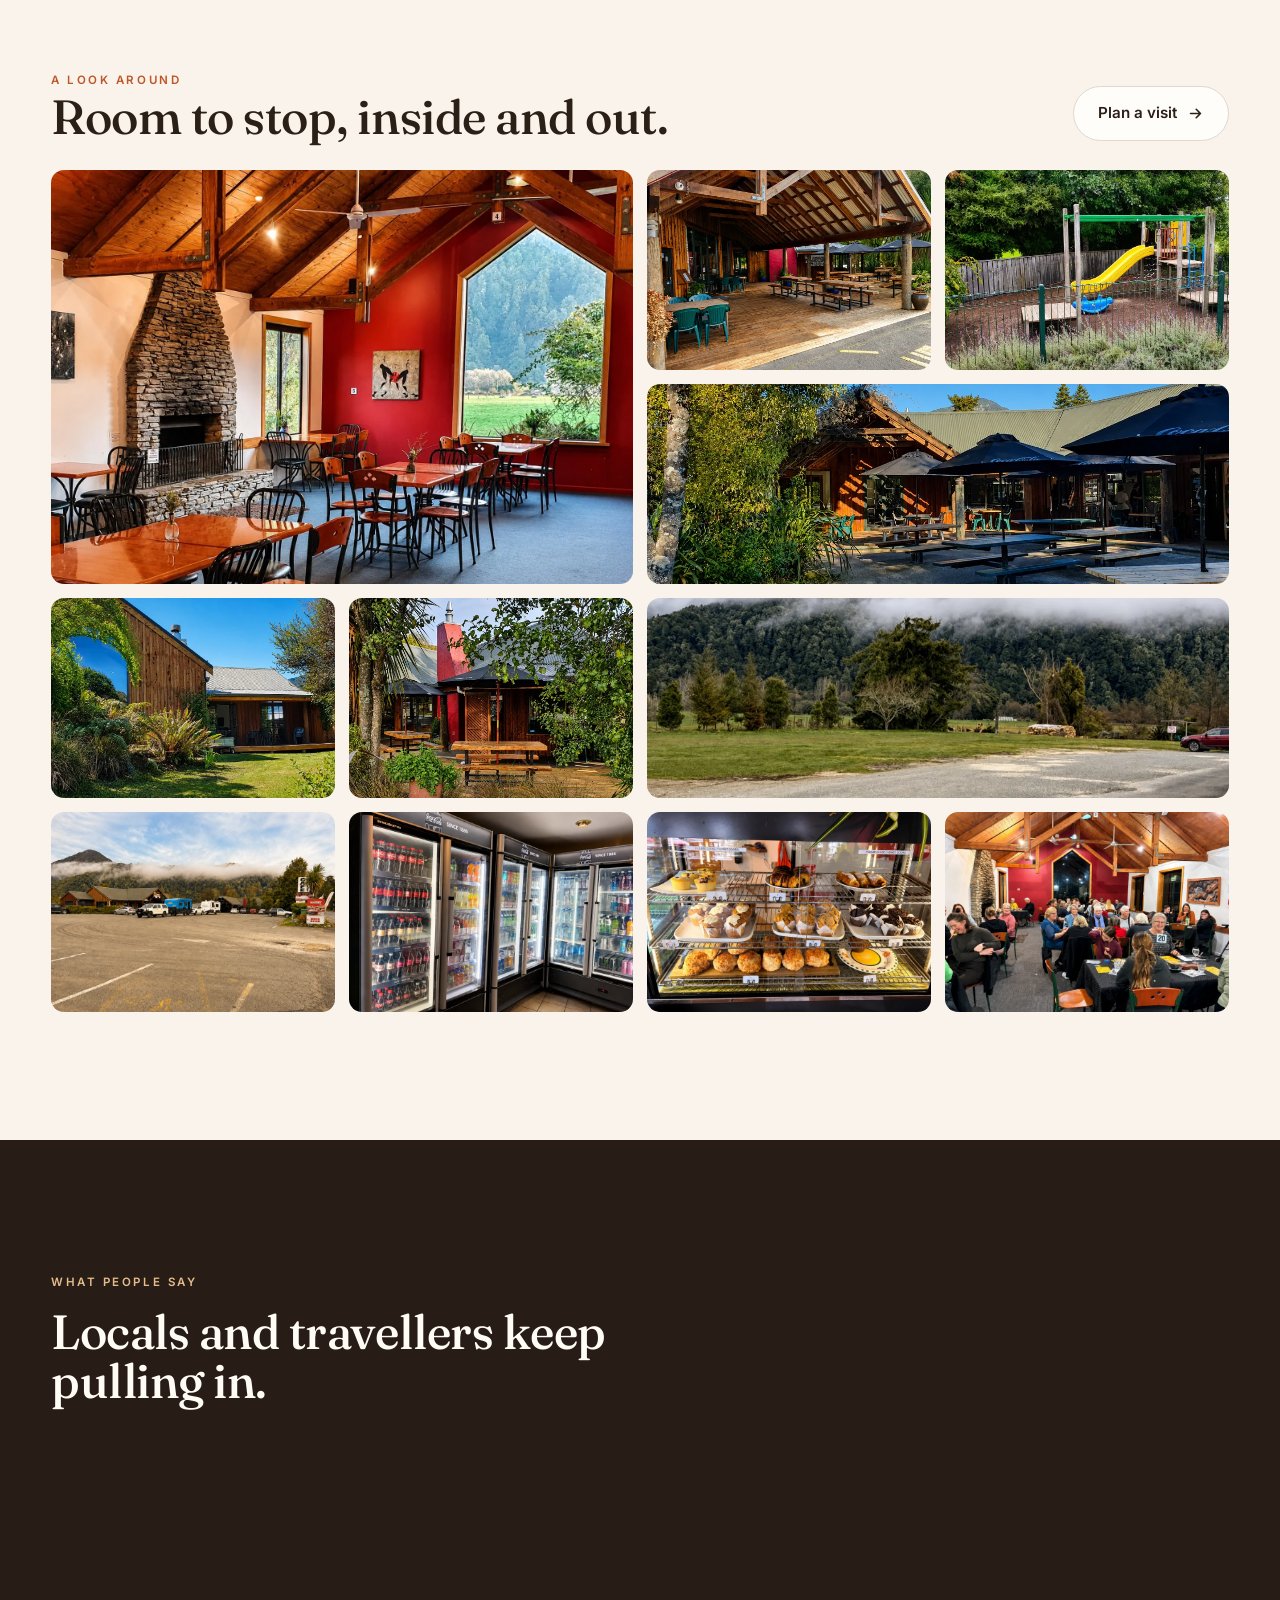
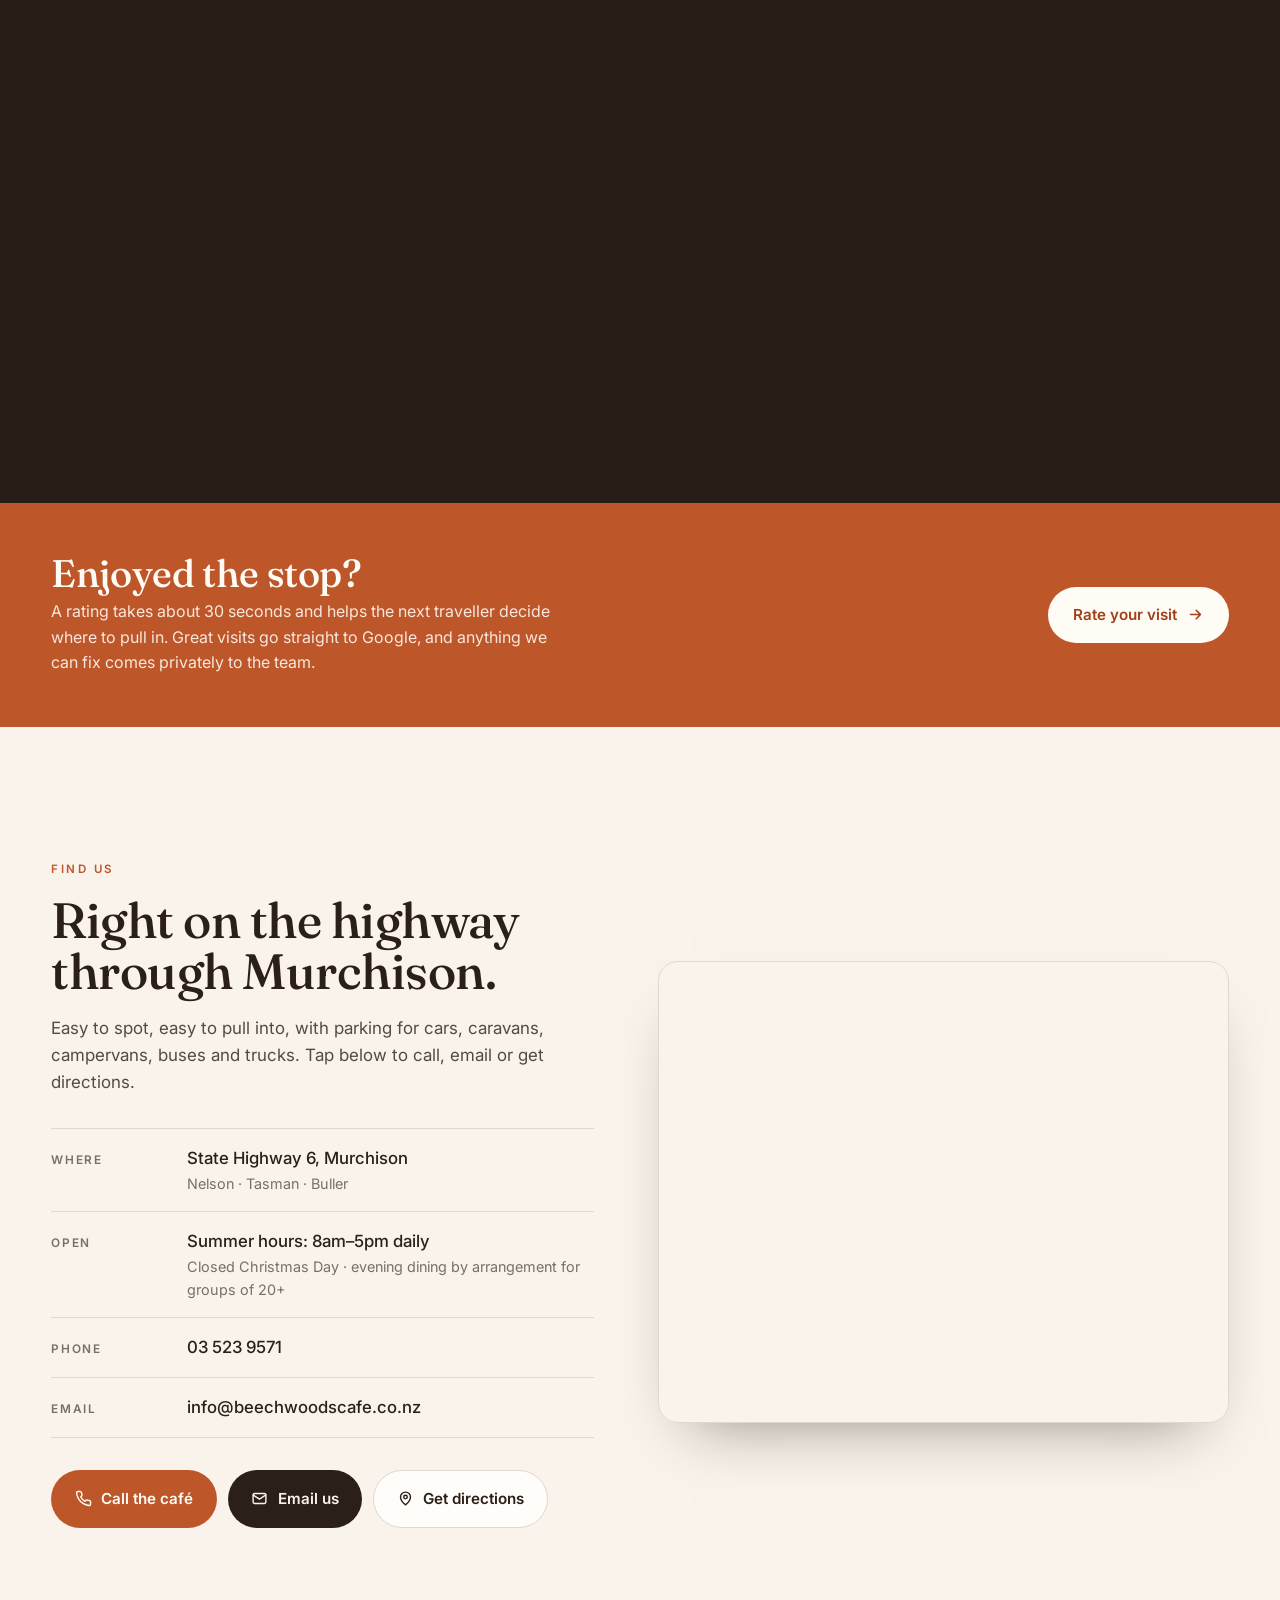
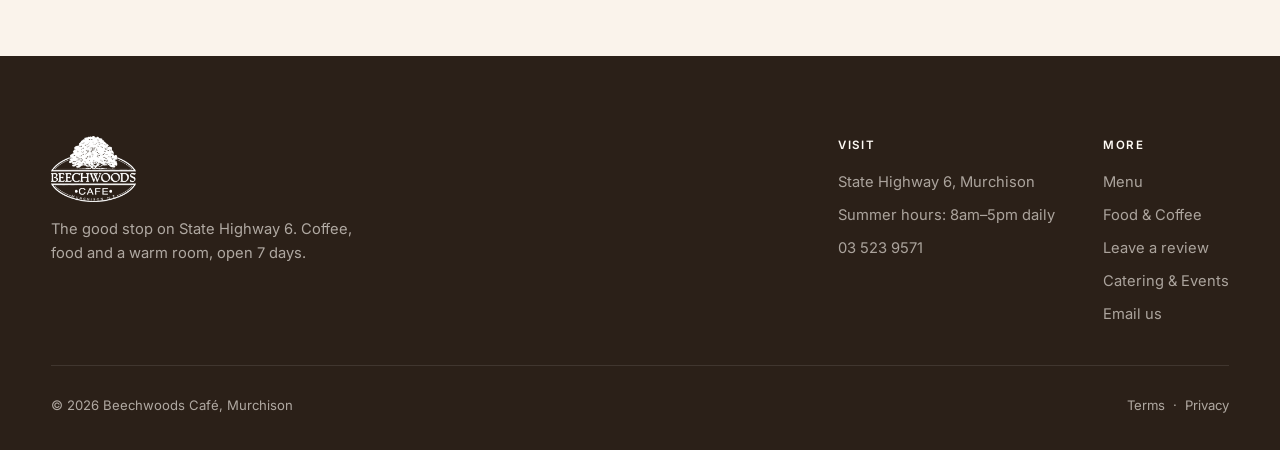
==== commit d8656ec4: "Update demo via Claude Code" ====
--- a/index.html
+++ b/index.html
@@ -256,6 +256,7 @@
         <p>Barista coffee, a big country feed and a cabinet full of fresh baking, with room for the kids, the dog and every kind of vehicle. Pull in, take a breath, and leave well fed.</p>
         <div class="hero-cta">
           <a href="#food" class="btn btn-solid">See the food<svg viewBox="0 0 24 24" fill="none" stroke="currentColor" stroke-width="2.3" stroke-linecap="round" stroke-linejoin="round"><path d="M5 12h14M13 6l6 6-6 6"/></svg></a>
+          <a href="review.html" class="btn btn-line">Leave a review</a>
           <a href="#visit" class="btn btn-line">Find us</a>
         </div>
       </div>
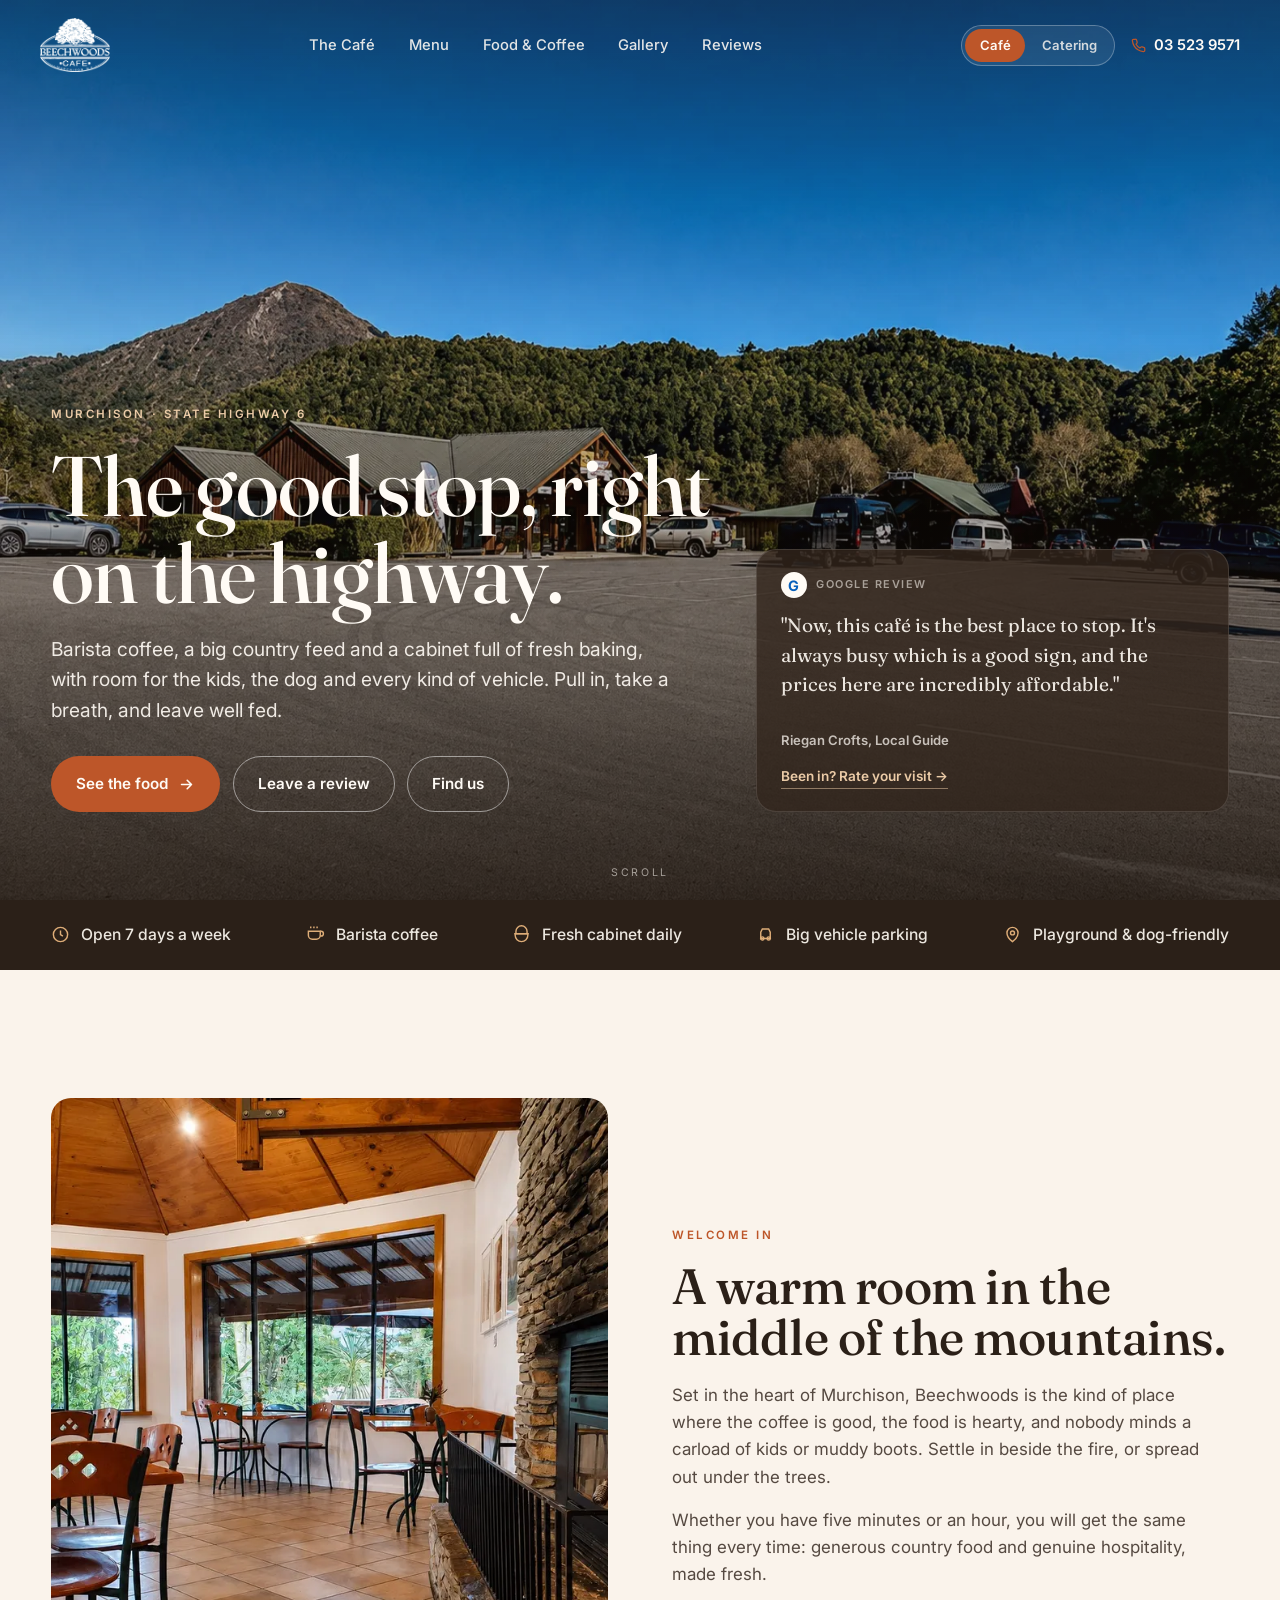
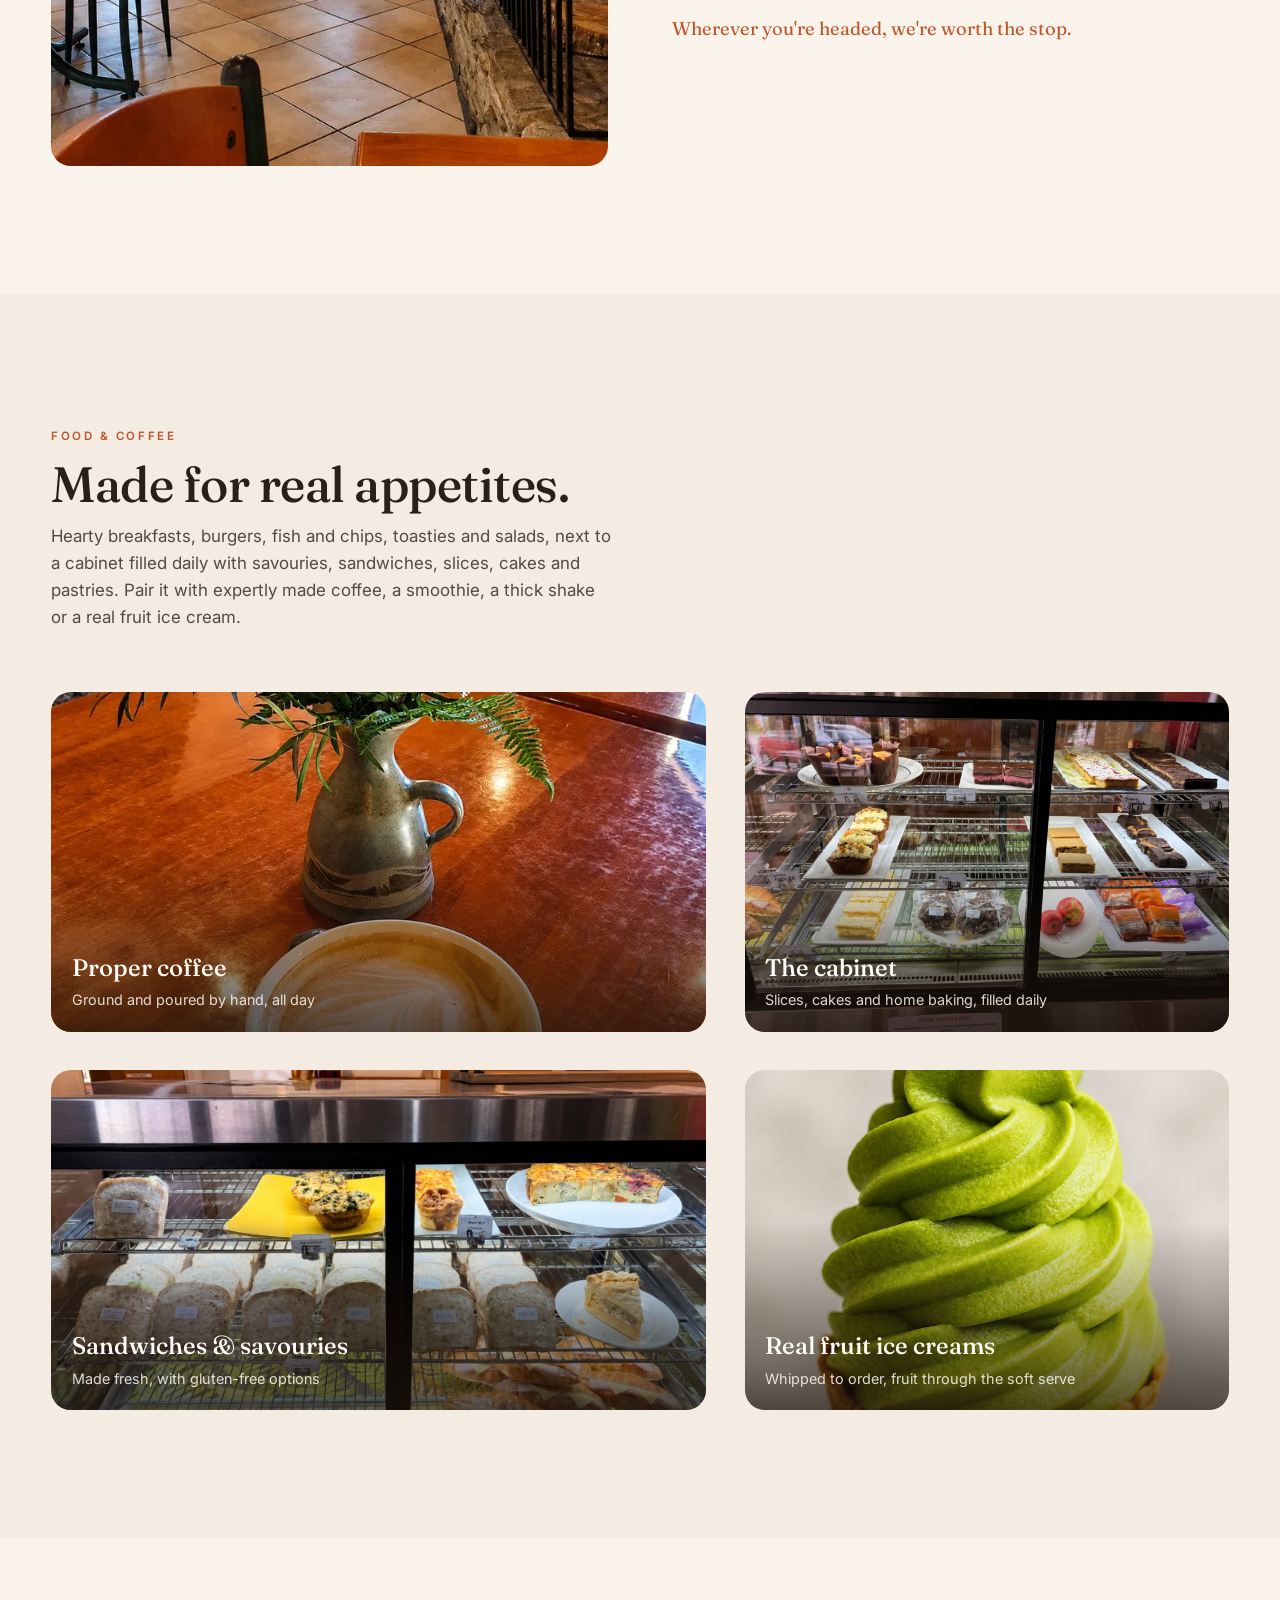
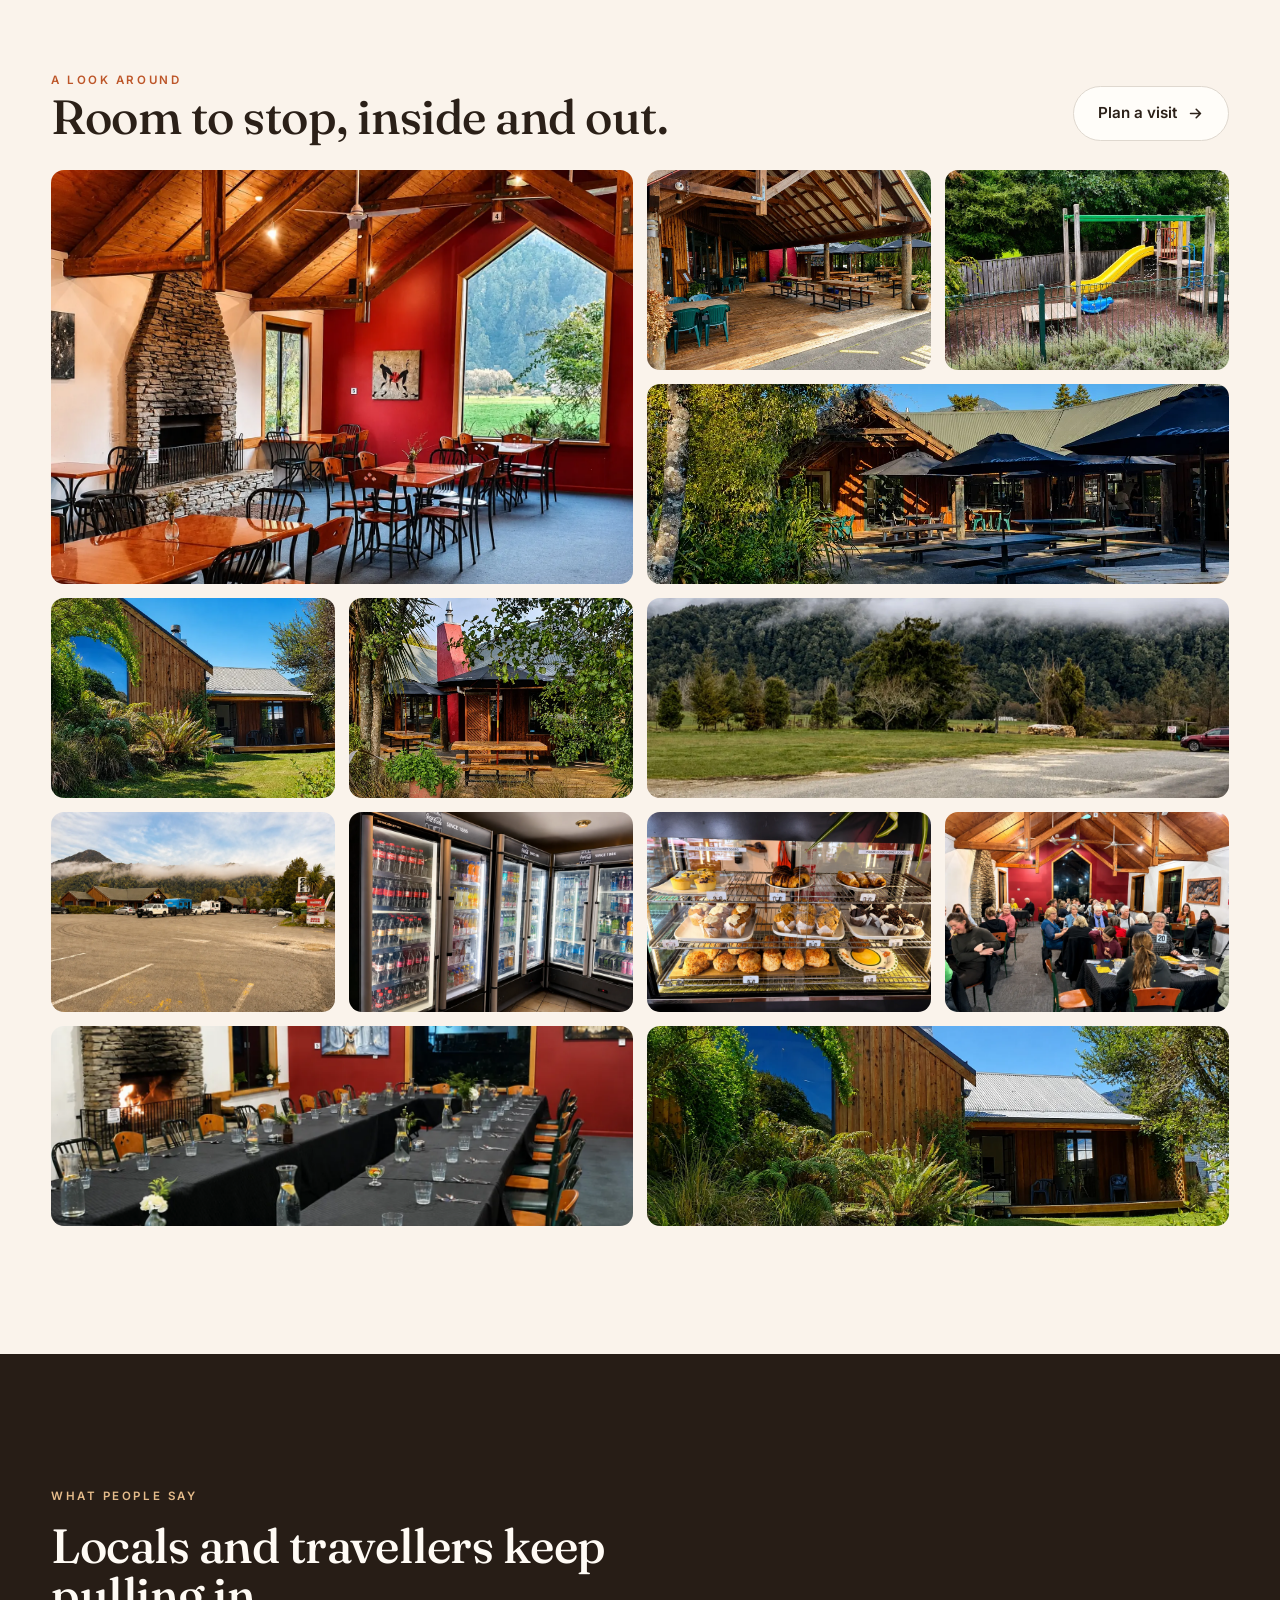
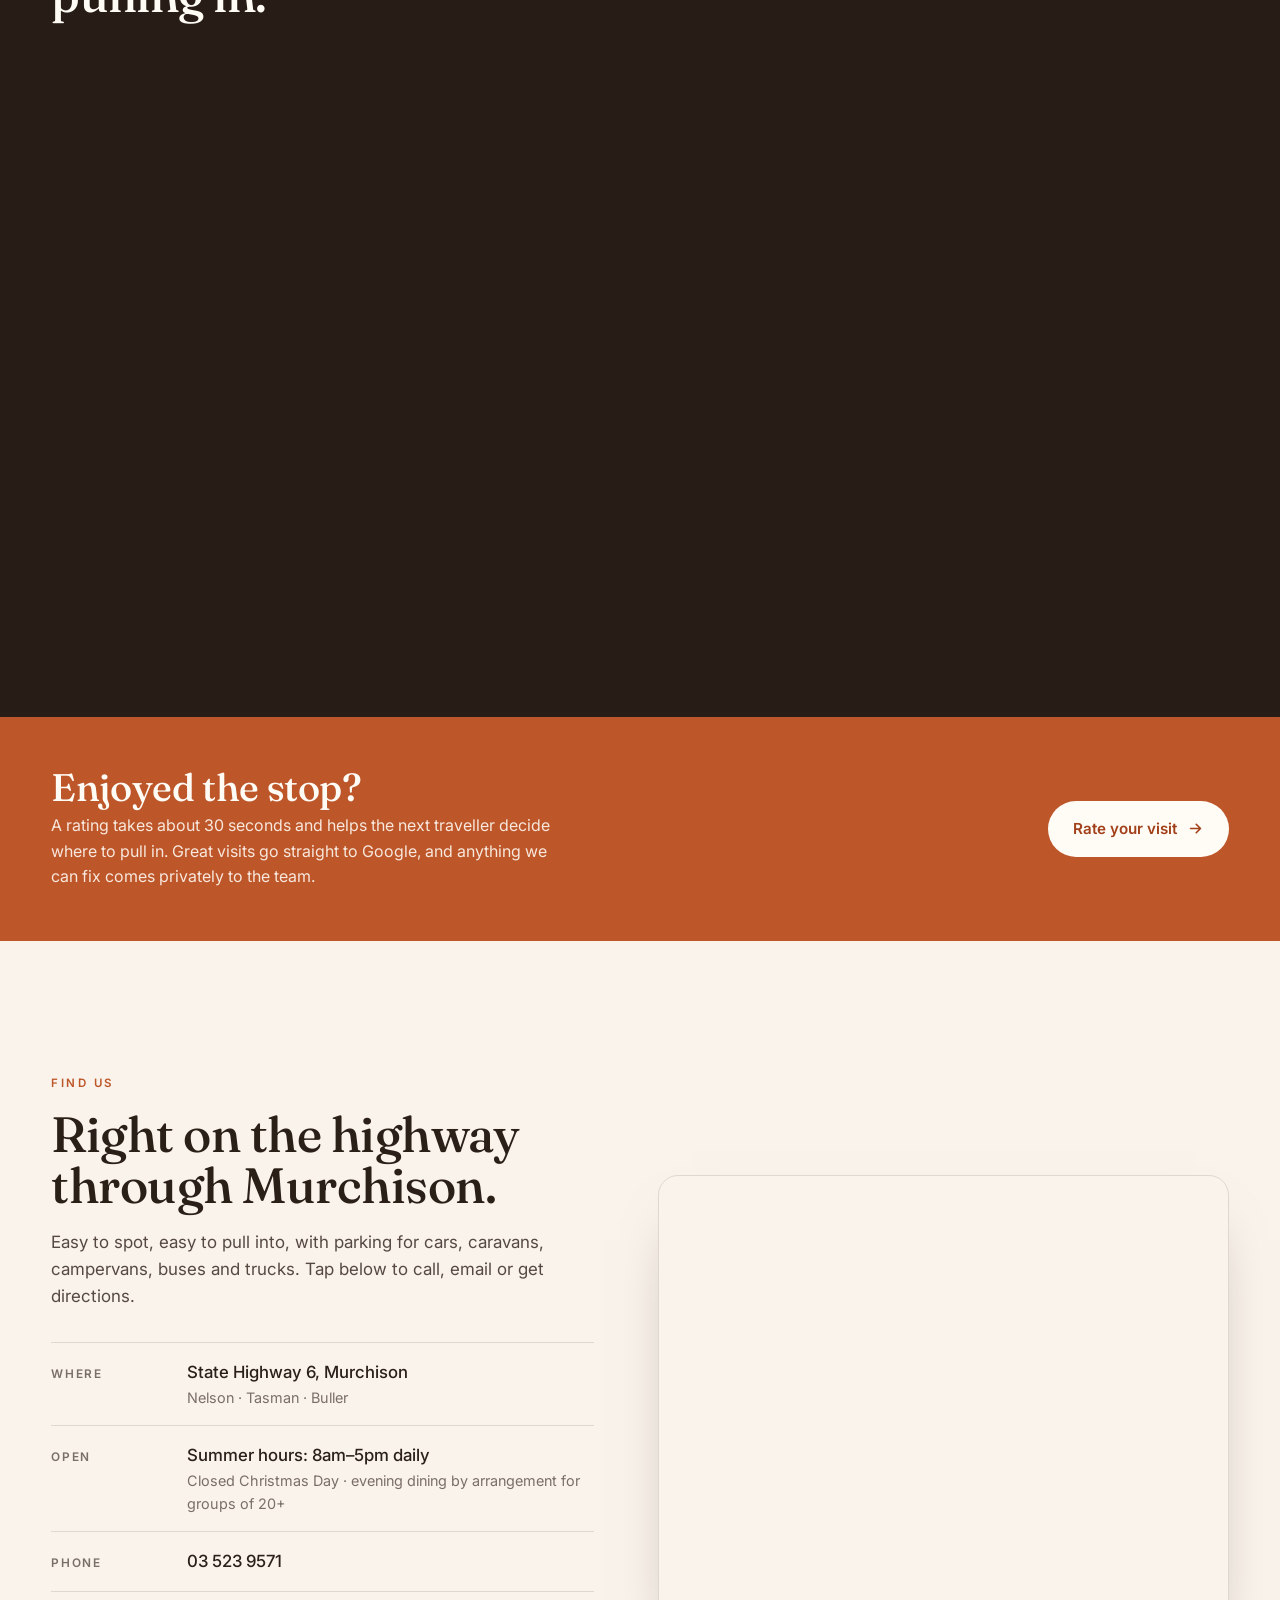
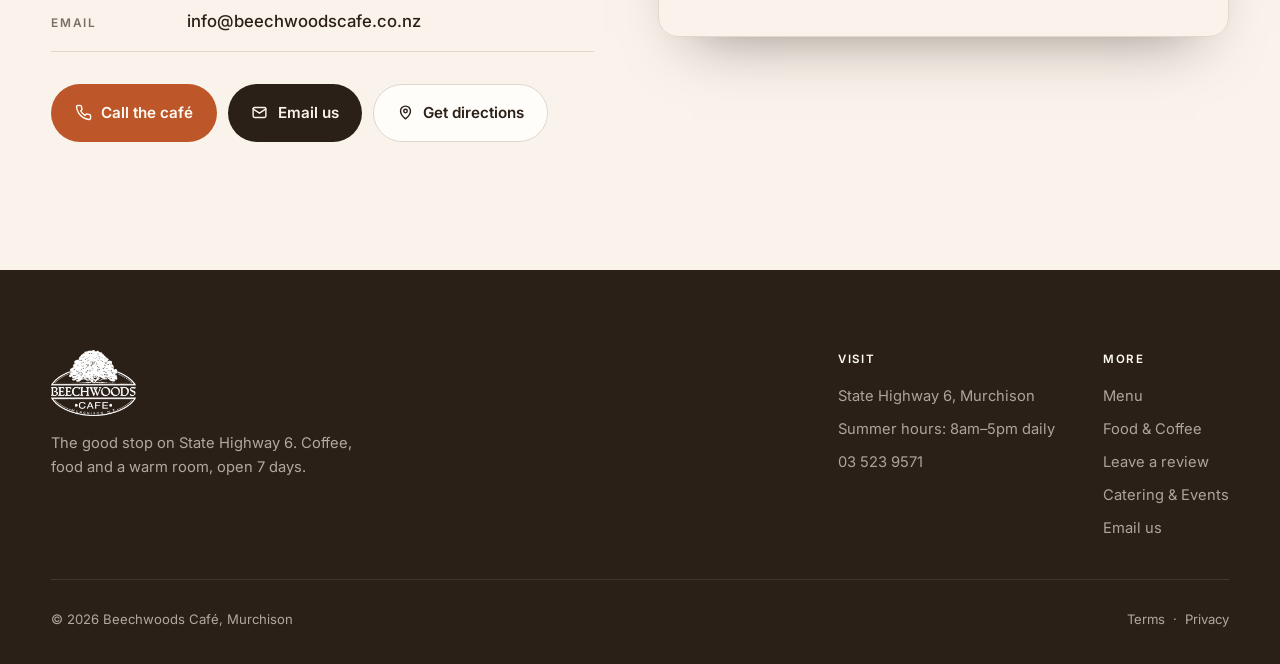
==== commit 5a5fd0aa: "Update demo via Claude Code" ====
--- a/index.html
+++ b/index.html
@@ -299,9 +299,9 @@
     <div class="food-head reveal">
       <span class="eyebrow">Food &amp; coffee</span>
       <h2>Made for real appetites.</h2>
-      <p>Hearty breakfasts, burgers, fish and chips, toasties and salads, next to a cabinet filled daily with savouries, sandwiches, slices, cakes and pastries. Pair it with expertly made coffee, a smoothie or a thick shake.</p>
-    </div>
-    <div class="plate tall reveal">
+      <p>Hearty breakfasts, burgers, fish and chips, toasties and salads, next to a cabinet filled daily with savouries, sandwiches, slices, cakes and pastries. Pair it with expertly made coffee, a smoothie, a thick shake or a real fruit ice cream.</p>
+    </div>
+    <div class="plate reveal">
       <img src="img/coffee.webp" alt="A flat white on a timber table at Beechwoods Café" loading="lazy">
       <div class="cap"><b>Proper coffee</b><span>Ground and poured by hand, all day</span></div>
     </div>
@@ -312,6 +312,10 @@
     <div class="plate reveal">
       <img src="img/cabinet-savoury.webp" alt="Fresh sandwiches, quiche and savouries in the cabinet" loading="lazy">
       <div class="cap"><b>Sandwiches &amp; savouries</b><span>Made fresh, with gluten-free options</span></div>
+    </div>
+    <div class="plate reveal">
+      <img src="img/ice-cream.webp" alt="A real fruit ice cream in a waffle cone at Beechwoods Café" loading="lazy">
+      <div class="cap"><b>Real fruit ice creams</b><span>Whipped to order, fruit through the soft serve</span></div>
     </div>
   </div>
 </section>
@@ -334,6 +338,8 @@
       <figure><img src="img/drinks-fridge.webp" alt="Fridges stocked with cold drinks, juices and water" loading="lazy"></figure>
       <figure><img src="img/cabinet-baking.webp" alt="Muffins, scones and pastries fresh in the cabinet" loading="lazy"></figure>
       <figure><img src="img/bingo-night.webp" alt="A full house at a community fundraiser bingo night at Beechwoods" loading="lazy"></figure>
+      <figure class="w2"><img src="img/restaurant-dining.webp" alt="The formal dining area set with long tables beside the stone fireplace" loading="lazy"></figure>
+      <figure class="w2"><img src="img/garden-exterior.webp" alt="The timber building and garden in the sun" loading="lazy"></figure>
     </div>
   </div>
 </section>
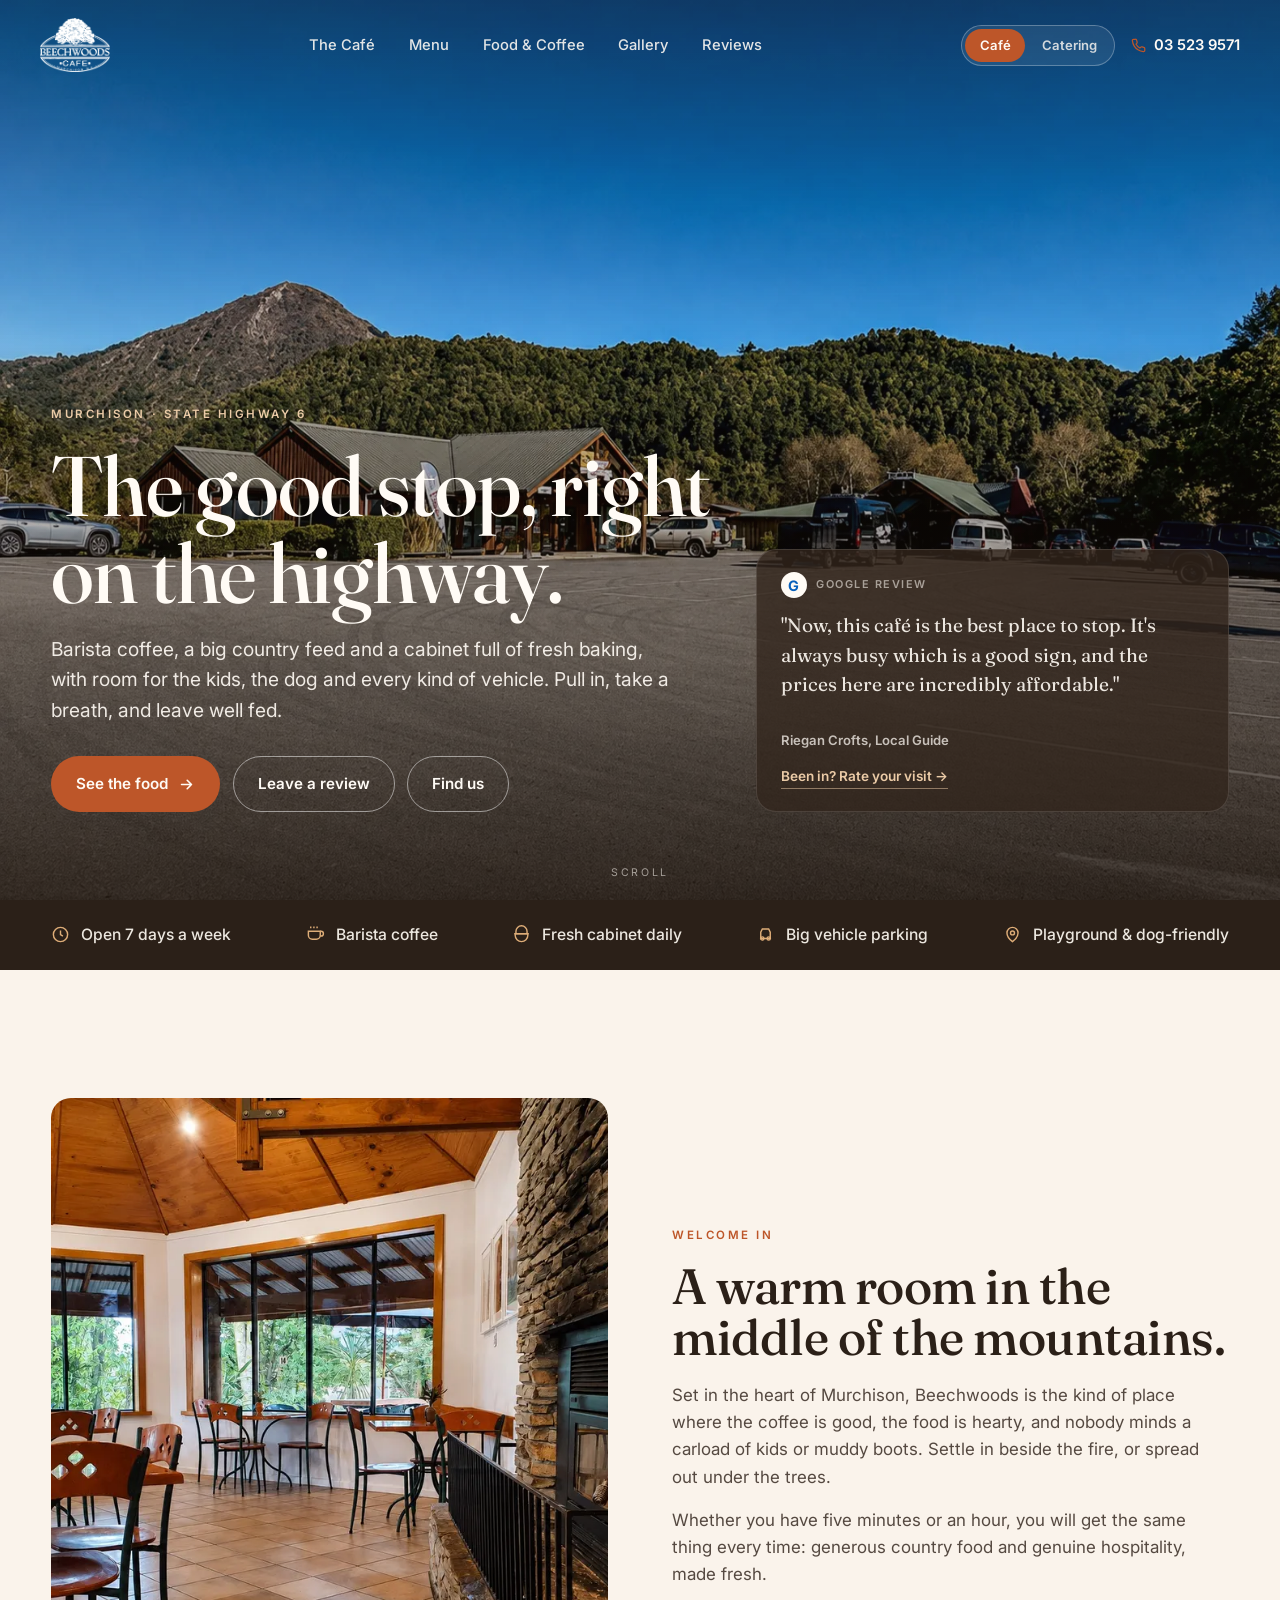
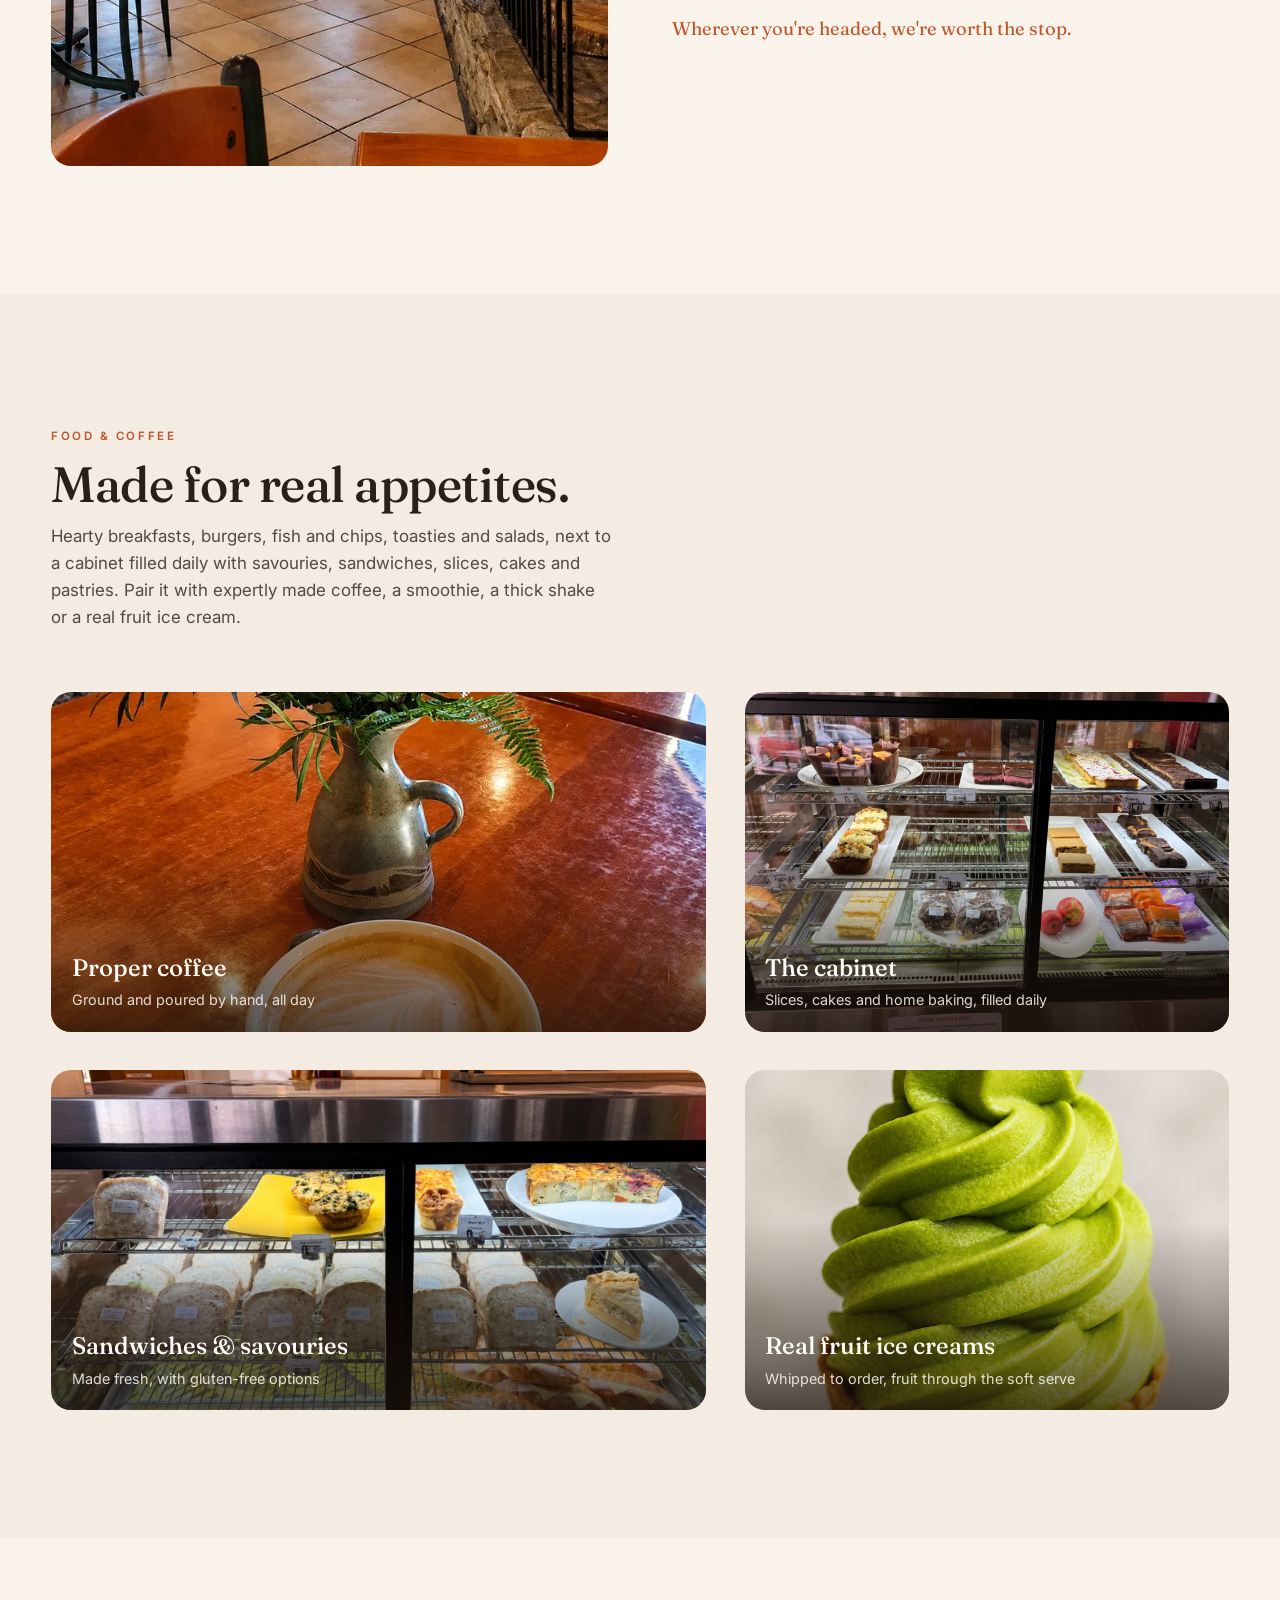
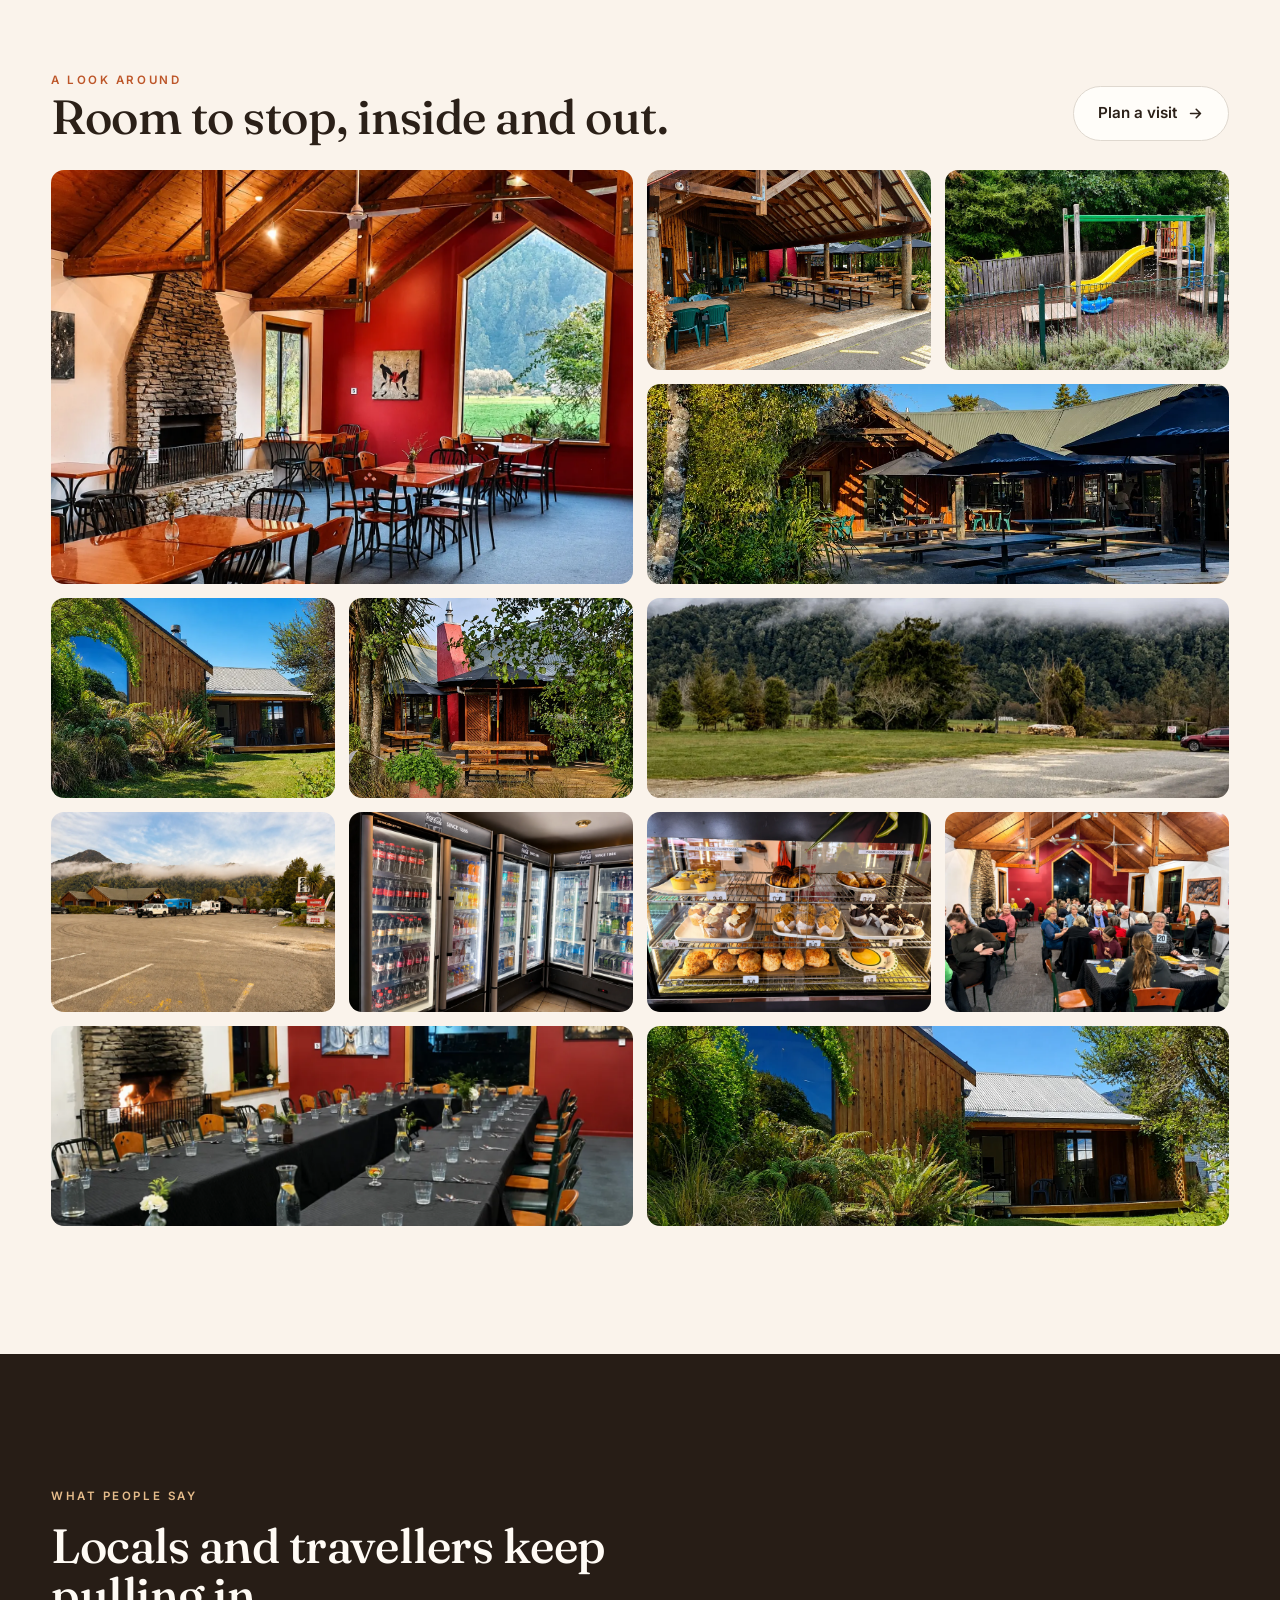
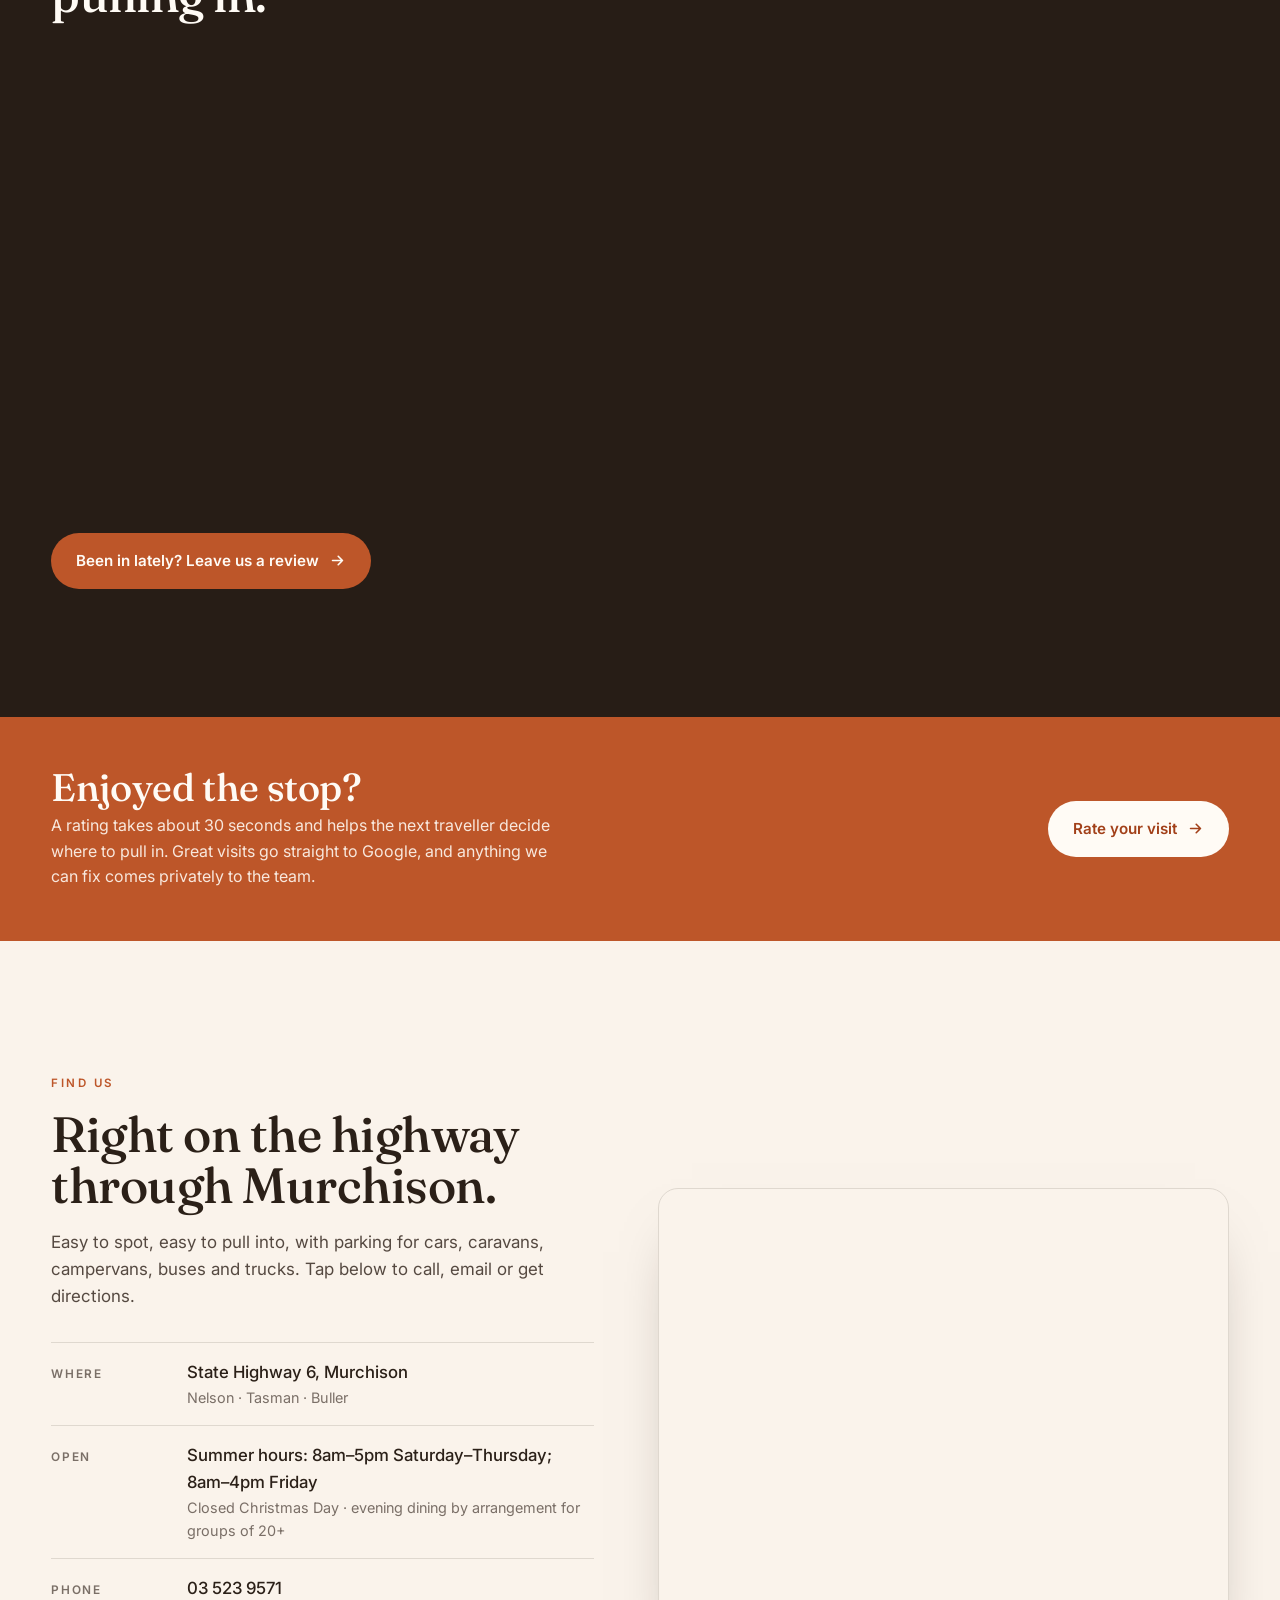
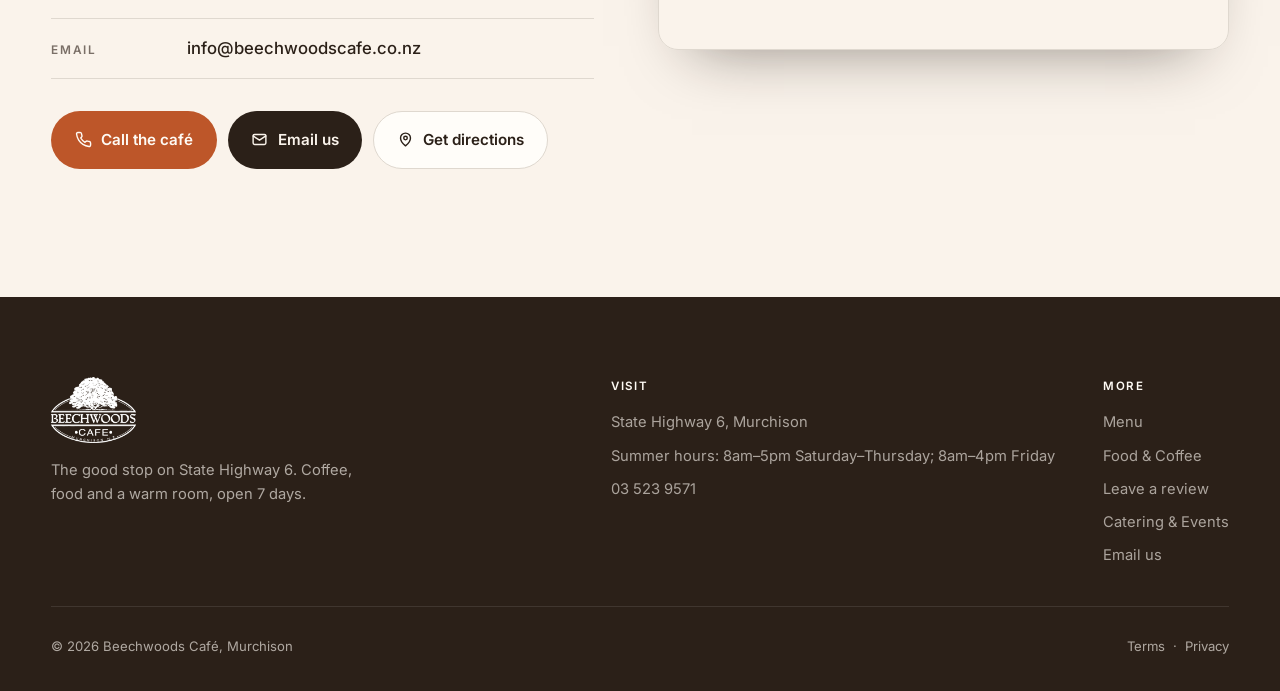
==== commit d516896d: "Combine cafe and catering under one site and update Friday hours" ====
--- a/index.html
+++ b/index.html
@@ -226,7 +226,7 @@
     <a href="#voices">Reviews</a>
   </div>
   <div class="nav-end">
-    <div class="switch"><a class="on">Café</a><a href="https://beechwoods-catering-demo.vercel.app/">Catering</a></div>
+    <div class="switch"><a class="on" href="/index.html" aria-current="page">Café</a><a href="/catering/">Catering</a></div>
     <a href="tel:+6435239571" class="nav-call"><svg viewBox="0 0 24 24" fill="none" stroke="currentColor" stroke-width="2" stroke-linecap="round" stroke-linejoin="round"><path d="M22 16.9v3a2 2 0 0 1-2.2 2 19.8 19.8 0 0 1-8.6-3 19.5 19.5 0 0 1-6-6 19.8 19.8 0 0 1-3-8.6A2 2 0 0 1 4.1 2h3a2 2 0 0 1 2 1.7c.1.9.4 1.8.7 2.7a2 2 0 0 1-.5 2.1L8.1 9.9a16 16 0 0 0 6 6l1.4-1.2a2 2 0 0 1 2.1-.5c.9.3 1.8.6 2.7.7a2 2 0 0 1 1.7 2z"/></svg>03 523 9571</a>
     <button class="burger" id="burger" aria-label="Menu"><span></span><span></span><span></span></button>
   </div>
@@ -237,7 +237,7 @@
   <a href="#food">Food &amp; Coffee</a>
   <a href="#gallery">Gallery</a>
   <a href="#voices">Reviews</a>
-  <a href="https://beechwoods-catering-demo.vercel.app/">Catering</a>
+  <a href="/catering/">Catering</a>
   <a href="#visit">Find Us</a>
   <a href="review.html">Leave a review</a>
 </div>
@@ -380,7 +380,7 @@
       <p class="sub">Easy to spot, easy to pull into, with parking for cars, caravans, campervans, buses and trucks. Tap below to call, email or get directions.</p>
       <div class="facts">
         <div class="fact"><div class="k">Where</div><div class="v">State Highway 6, Murchison<small>Nelson · Tasman · Buller</small></div></div>
-        <div class="fact"><div class="k">Open</div><div class="v">Summer hours: 8am&ndash;5pm daily<small>Closed Christmas Day &middot; evening dining by arrangement for groups of 20+</small></div></div>
+        <div class="fact"><div class="k">Open</div><div class="v">Summer hours: 8am&ndash;5pm Saturday&ndash;Thursday; 8am&ndash;4pm Friday<small>Closed Christmas Day &middot; evening dining by arrangement for groups of 20+</small></div></div>
         <div class="fact"><div class="k">Phone</div><div class="v"><a href="tel:+6435239571">03 523 9571</a></div></div>
         <div class="fact"><div class="k">Email</div><div class="v"><a href="#" data-gmail data-user="info" data-domain="beechwoodscafe.co.nz" data-su="Enquiry%20from%20the%20website">info@beechwoodscafe.co.nz</a></div></div>
       </div>
@@ -408,7 +408,7 @@
           <h5>Visit</h5>
           <ul>
             <li>State Highway 6, Murchison</li>
-            <li>Summer hours: 8am&ndash;5pm daily</li>
+            <li>Summer hours: 8am&ndash;5pm Saturday&ndash;Thursday; 8am&ndash;4pm Friday</li>
             <li><a href="tel:+6435239571">03 523 9571</a></li>
           </ul>
         </div>
@@ -418,7 +418,7 @@
             <li><a href="menu.html">Menu</a></li>
             <li><a href="#food">Food &amp; Coffee</a></li>
             <li><a href="review.html">Leave a review</a></li>
-            <li><a href="https://beechwoods-catering-demo.vercel.app/">Catering &amp; Events</a></li>
+            <li><a href="/catering/">Catering &amp; Events</a></li>
             <li><a href="#" data-gmail data-user="info" data-domain="beechwoodscafe.co.nz" data-su="Enquiry">Email us</a></li>
           </ul>
         </div>
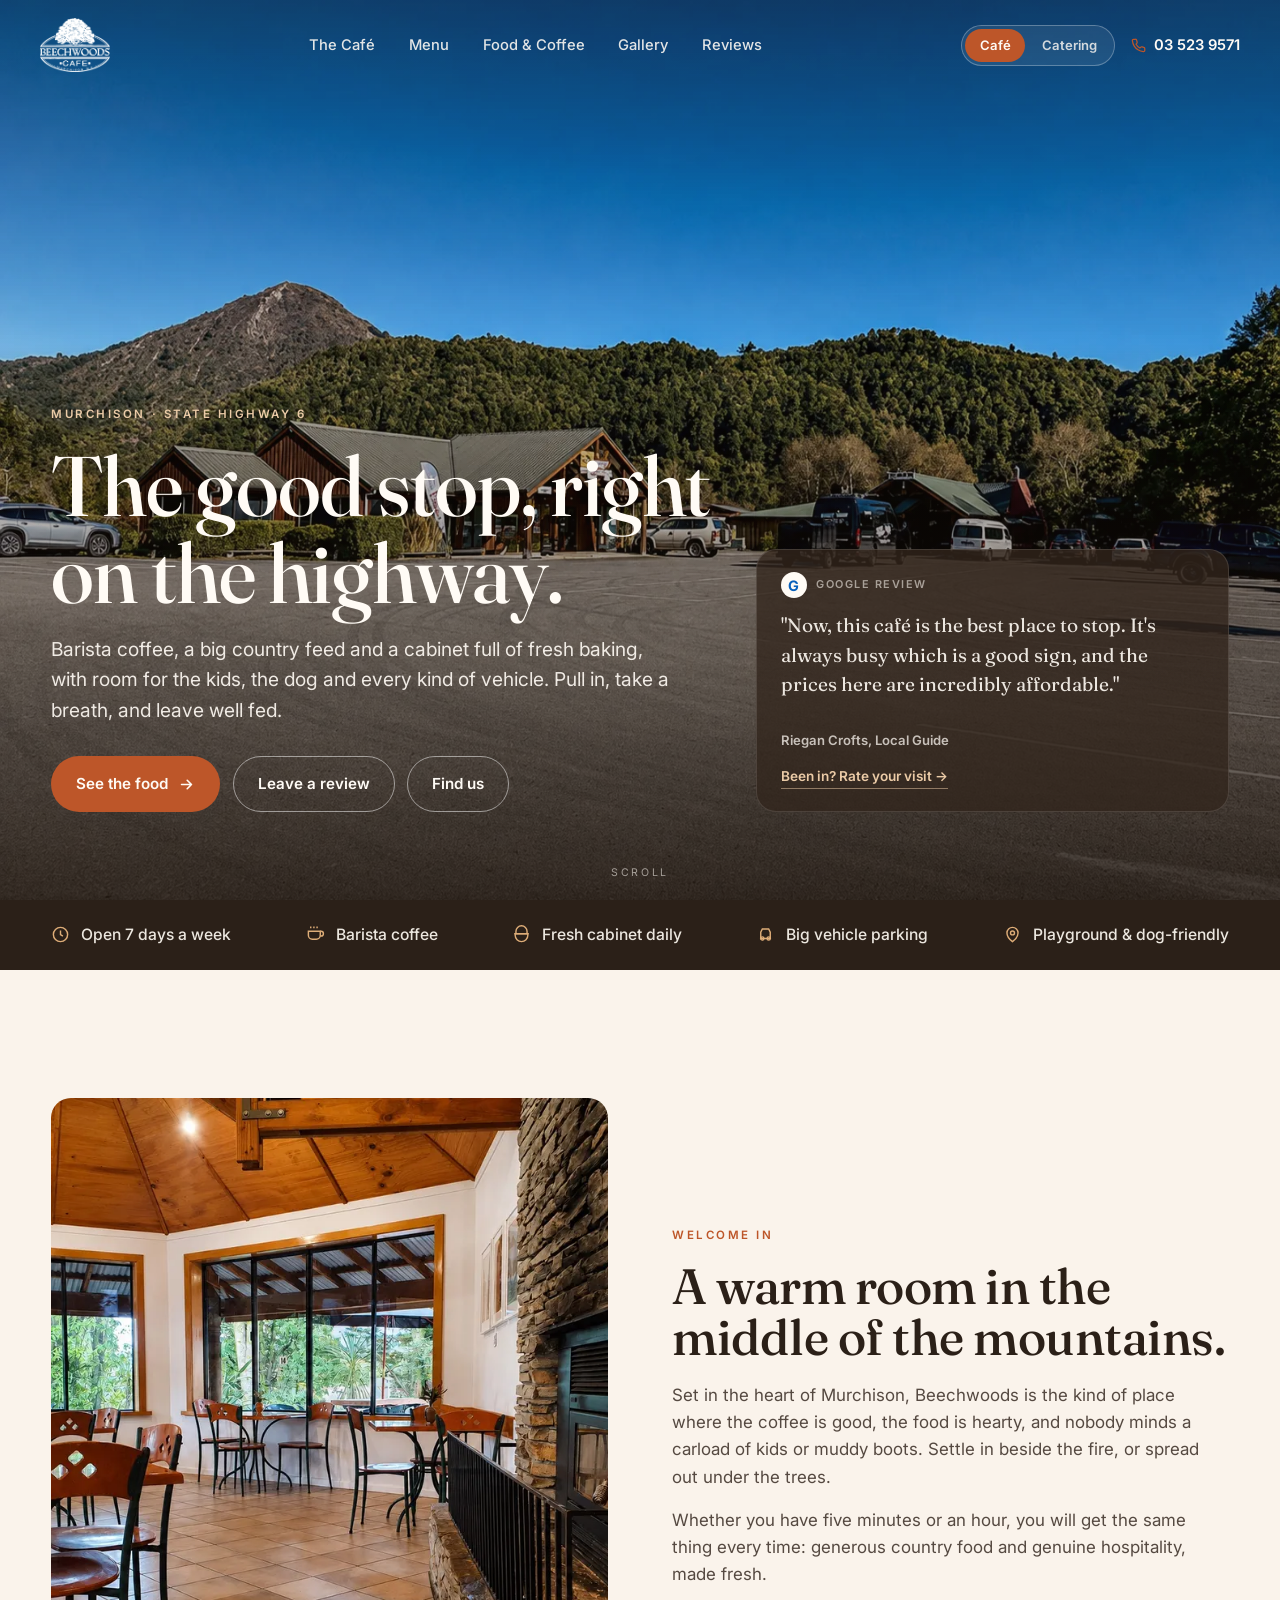
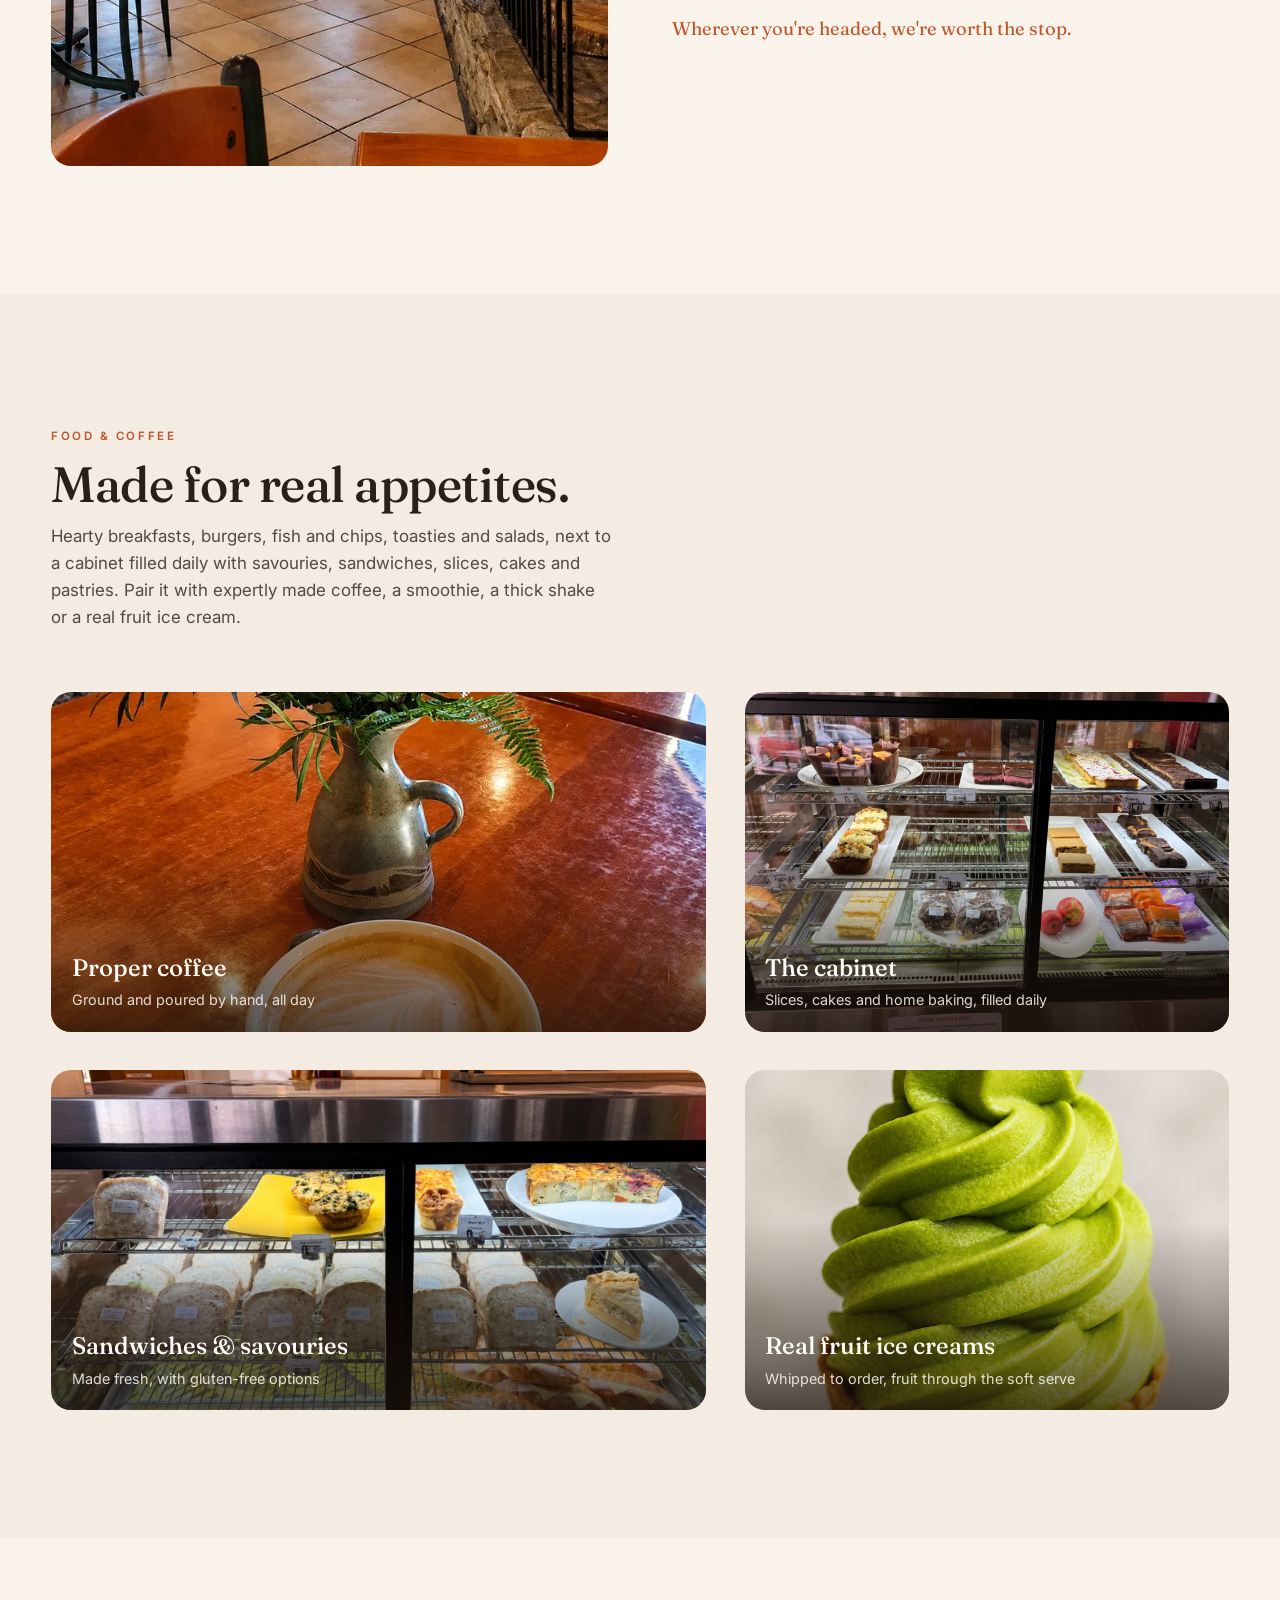
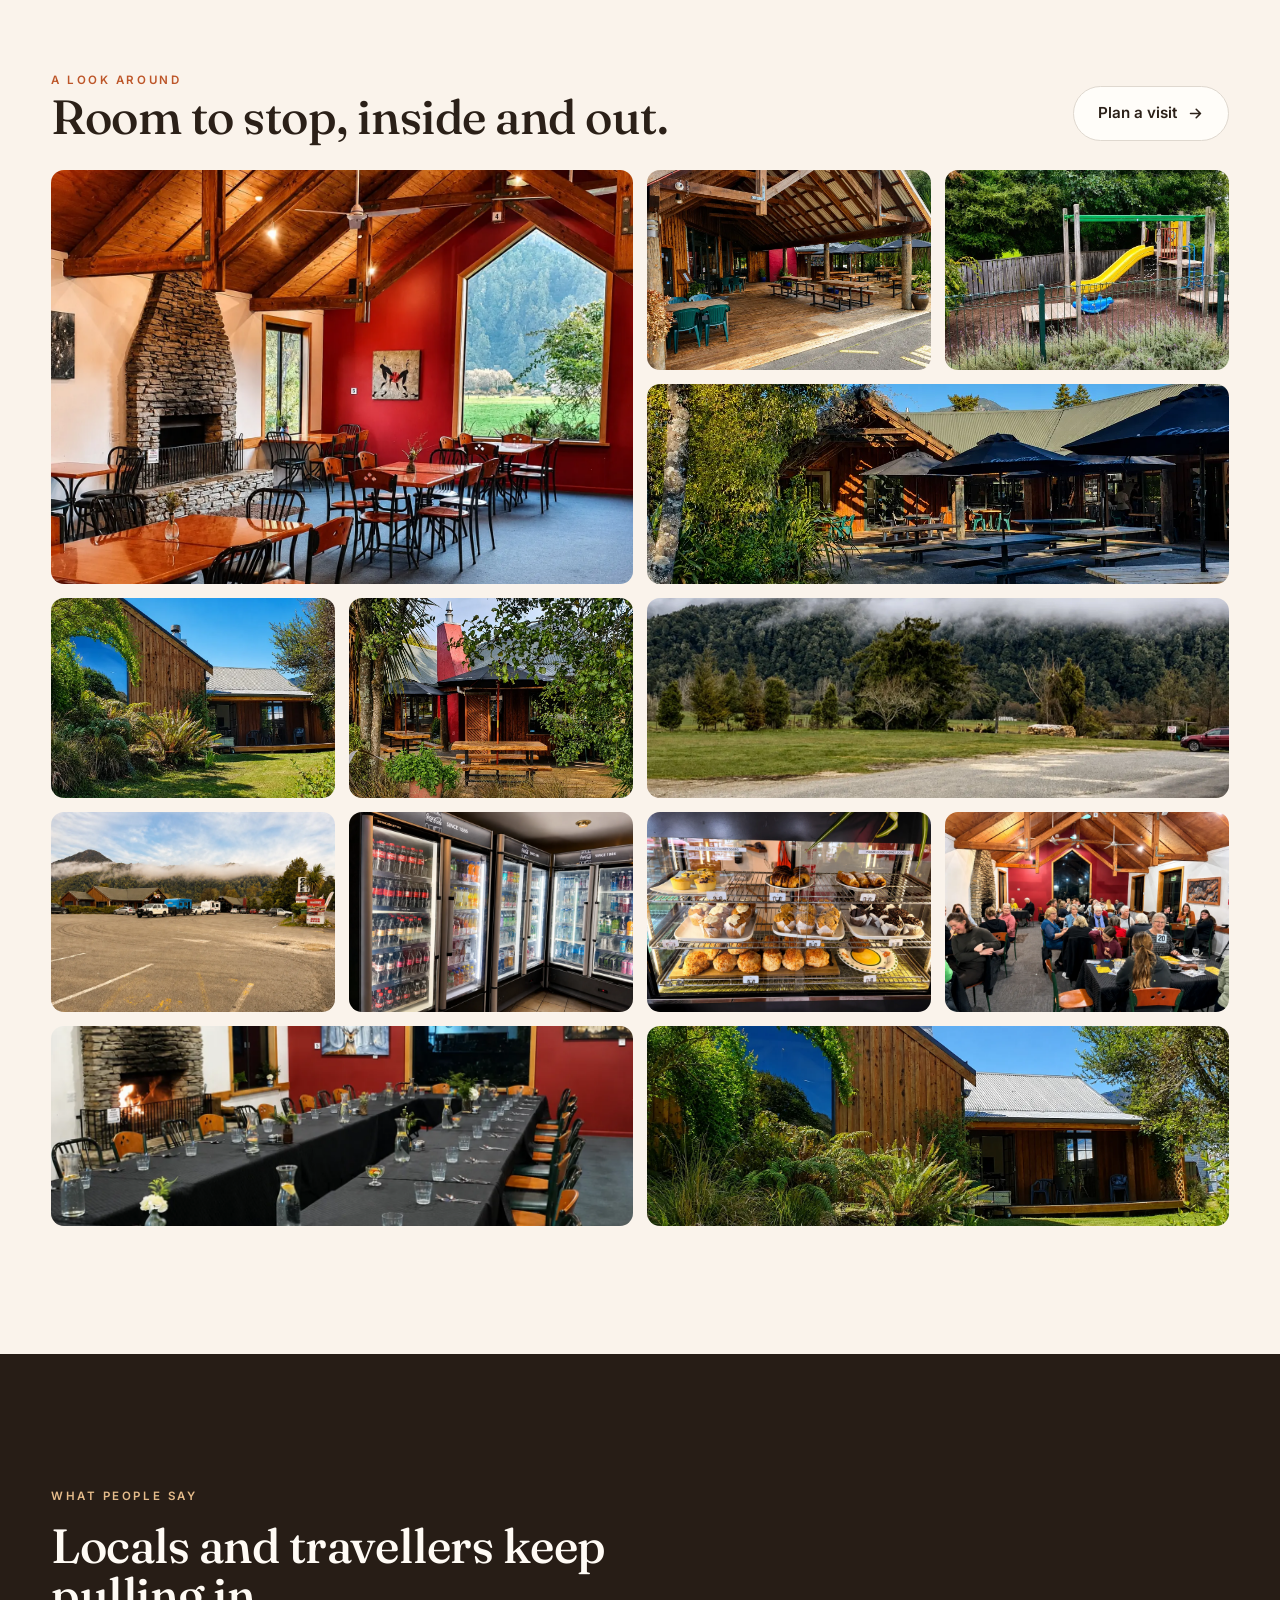
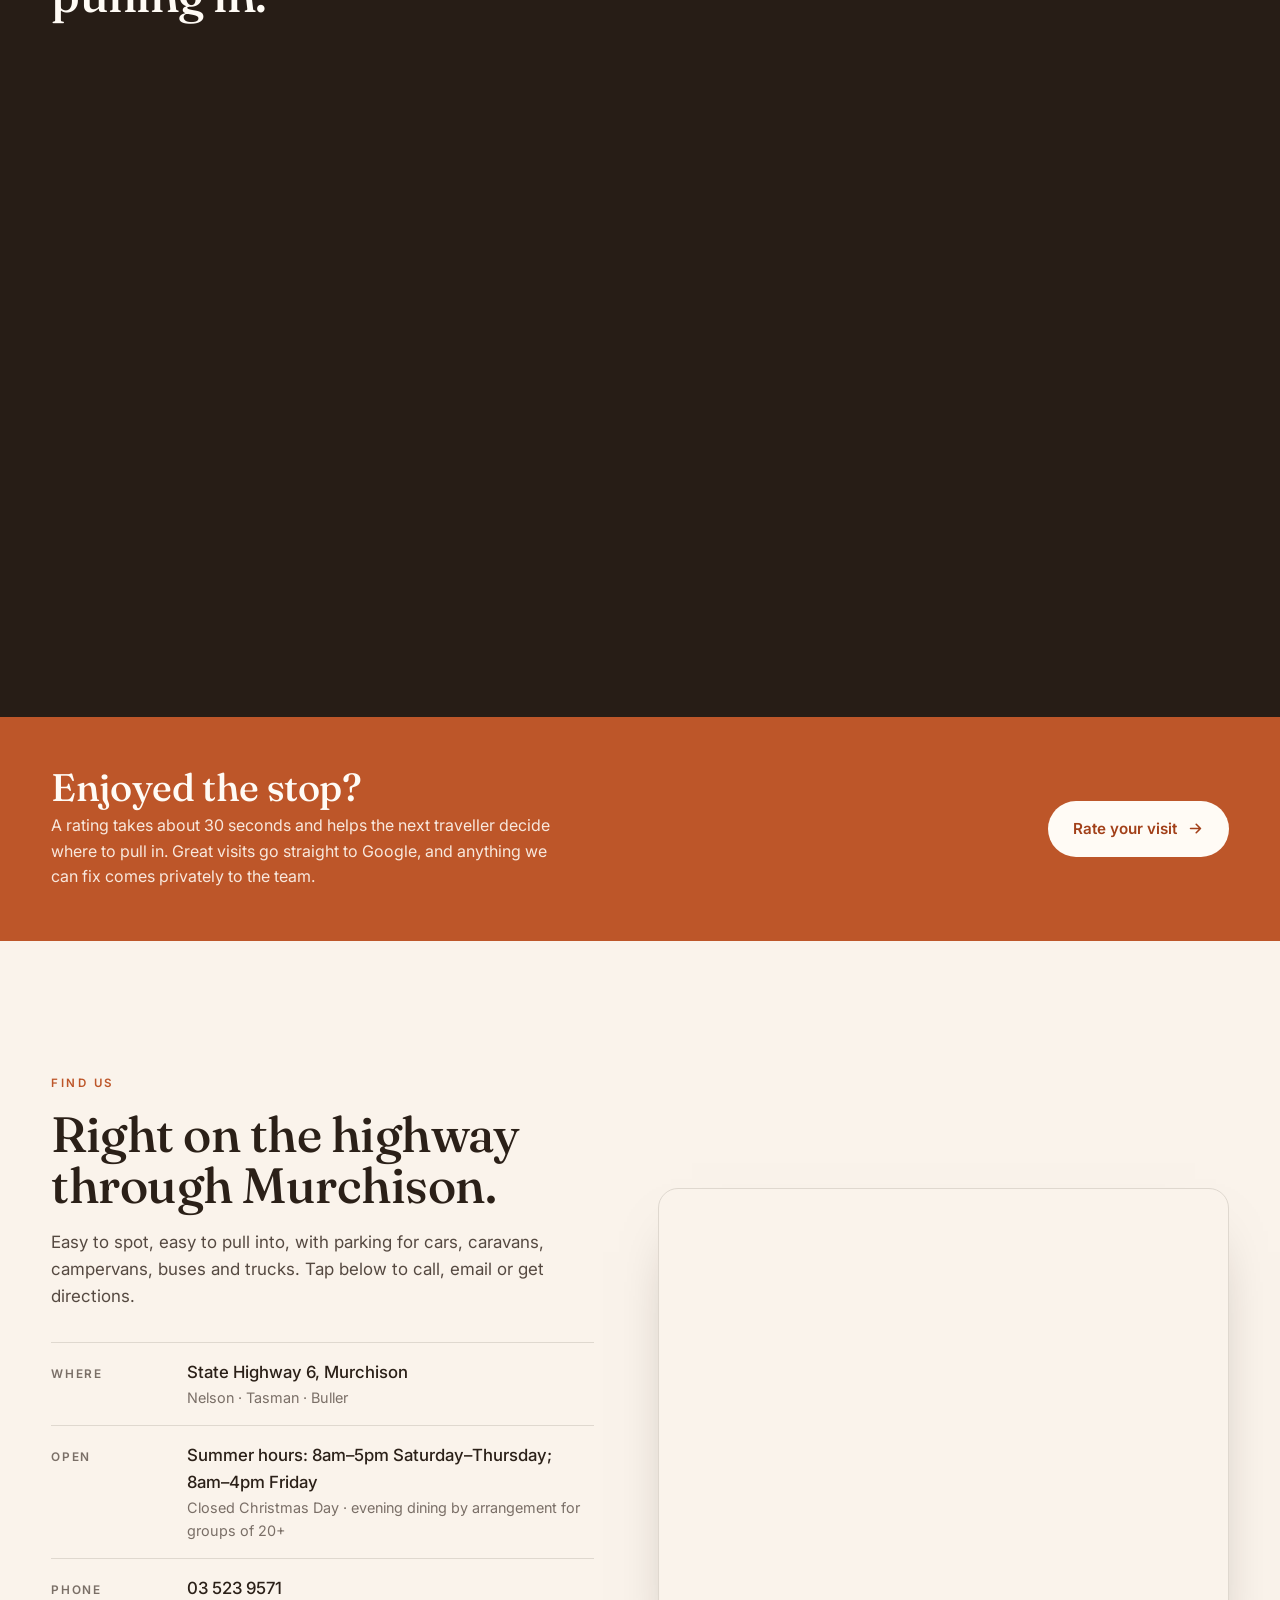
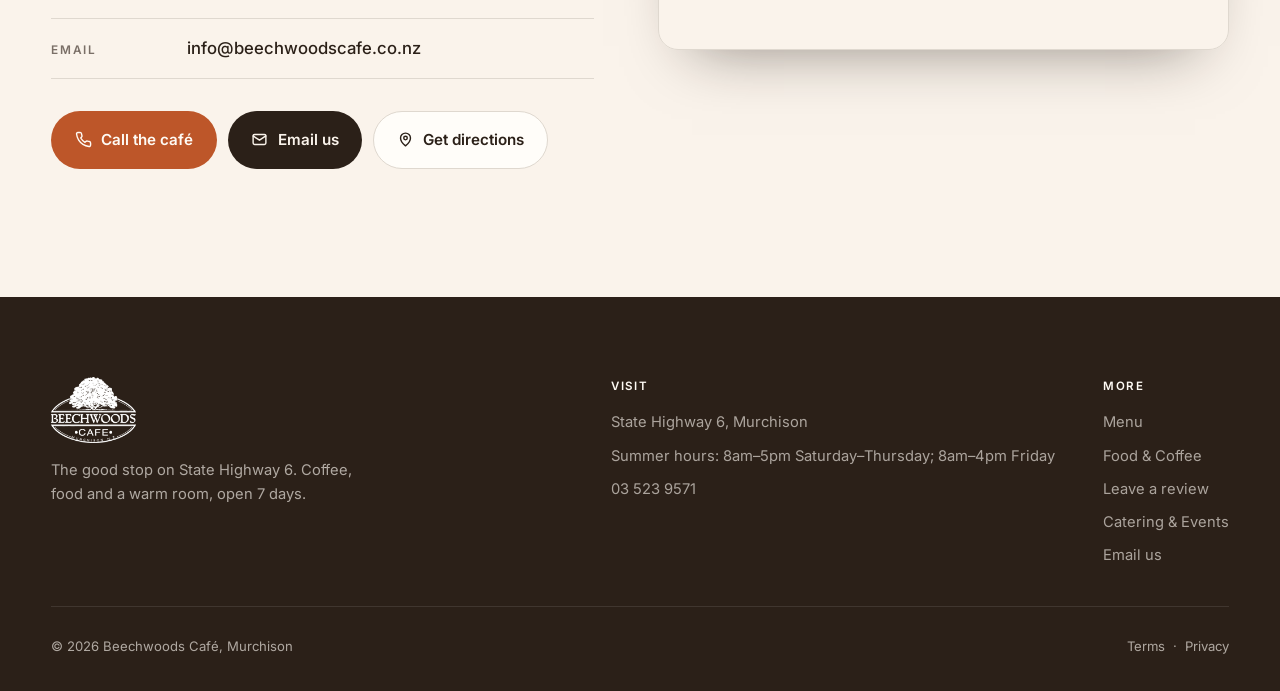
==== commit a5d3590d: "Proper favicon from the business's own logo favicon.ico (16/32/48), favicon-96.png and apple-touch-i" ====
--- a/index.html
+++ b/index.html
@@ -10,7 +10,9 @@
 <meta property="og:description" content="Barista coffee, hearty food and fresh baking. The good stop on State Highway 6, open 7 days." />
 <meta property="og:type" content="website" />
 <meta property="og:image" content="https://beechwoods-cafe-demo.vercel.app/img/loc-stop.jpg" />
-<link rel="icon" href="data:image/svg+xml,%3Csvg xmlns='http://www.w3.org/2000/svg' viewBox='0 0 100 100'%3E%3Crect width='100' height='100' rx='22' fill='%232a211a'/%3E%3Ctext x='50' y='70' font-size='60' font-family='Georgia,serif' fill='%23c8623b' text-anchor='middle'%3EB%3C/text%3E%3C/svg%3E" />
+<link rel="icon" href="/favicon.ico" sizes="any">
+<link rel="icon" type="image/png" sizes="96x96" href="/favicon-96.png">
+<link rel="apple-touch-icon" href="/apple-touch-icon.png">
 <link rel="preconnect" href="https://fonts.googleapis.com" />
 <link rel="preconnect" href="https://fonts.gstatic.com" crossorigin />
 <link rel="preload" as="image" href="img/parking-lot.webp" fetchpriority="high" />
